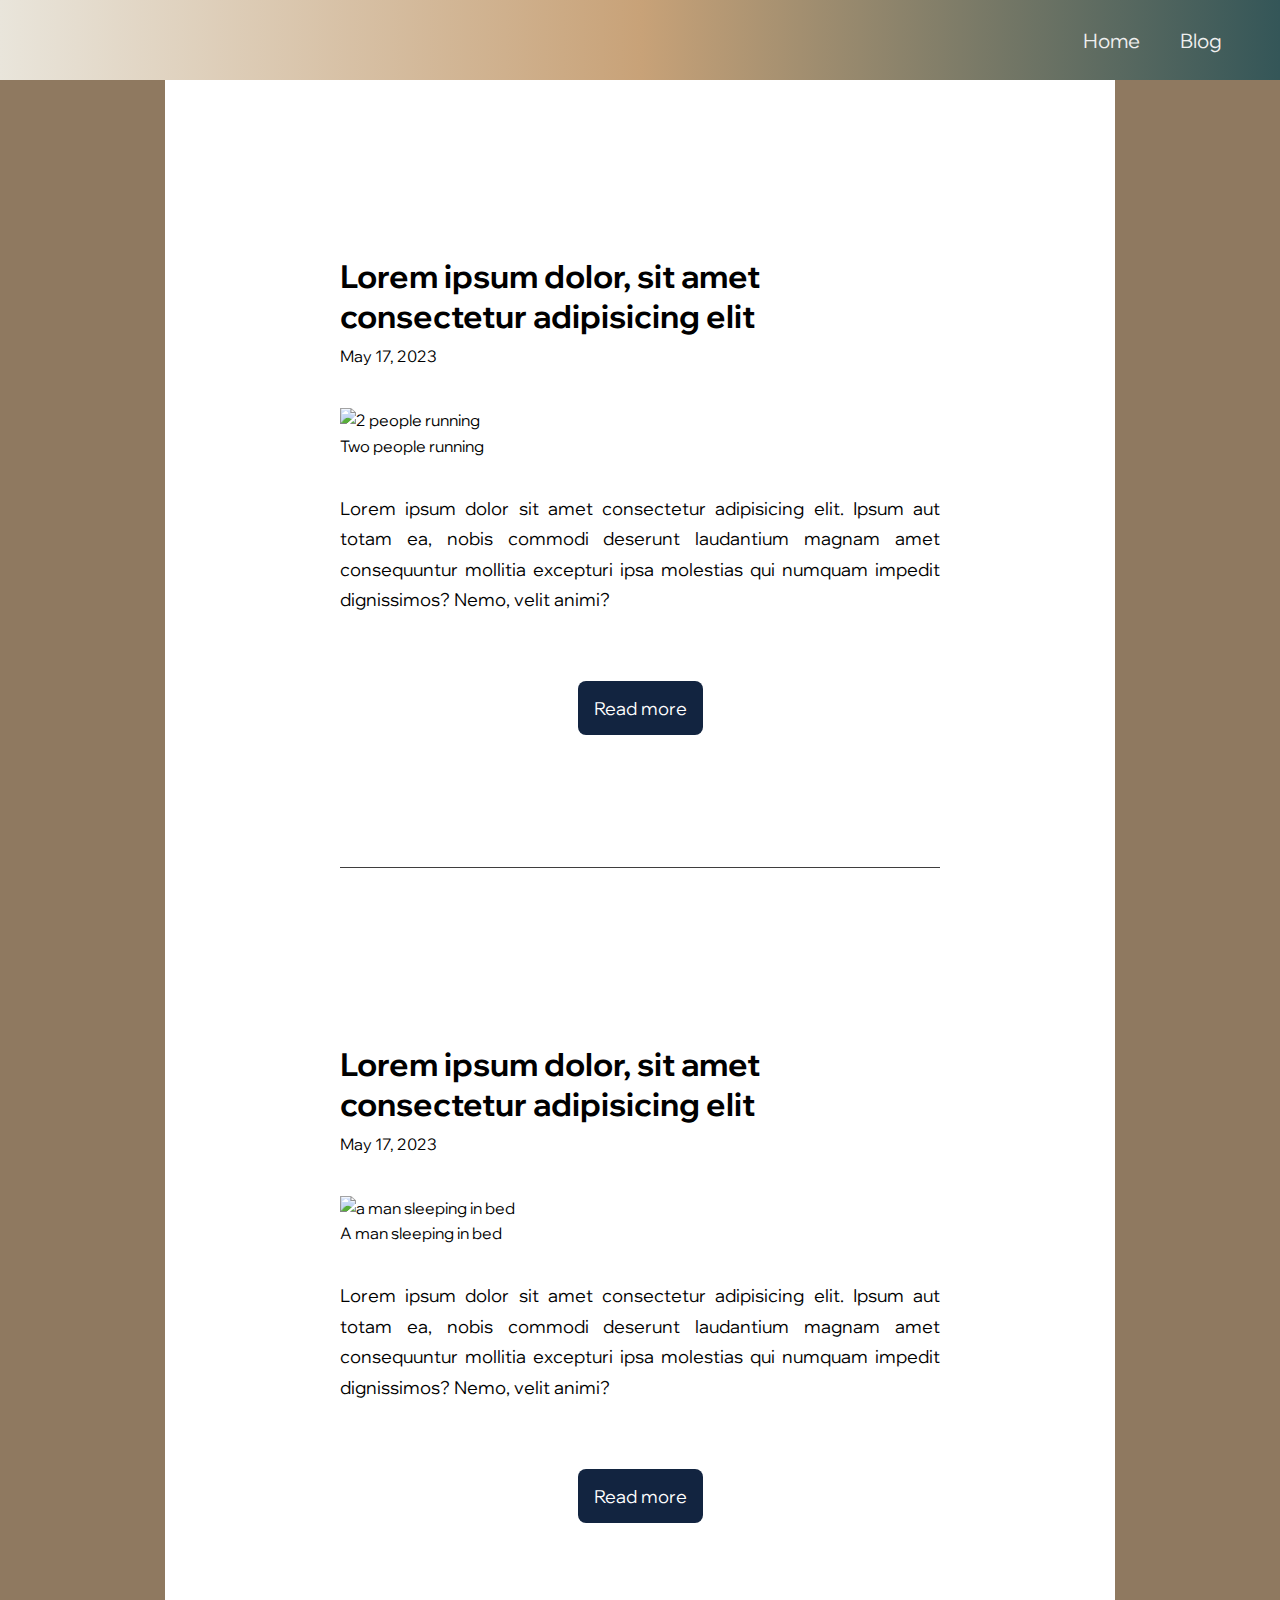
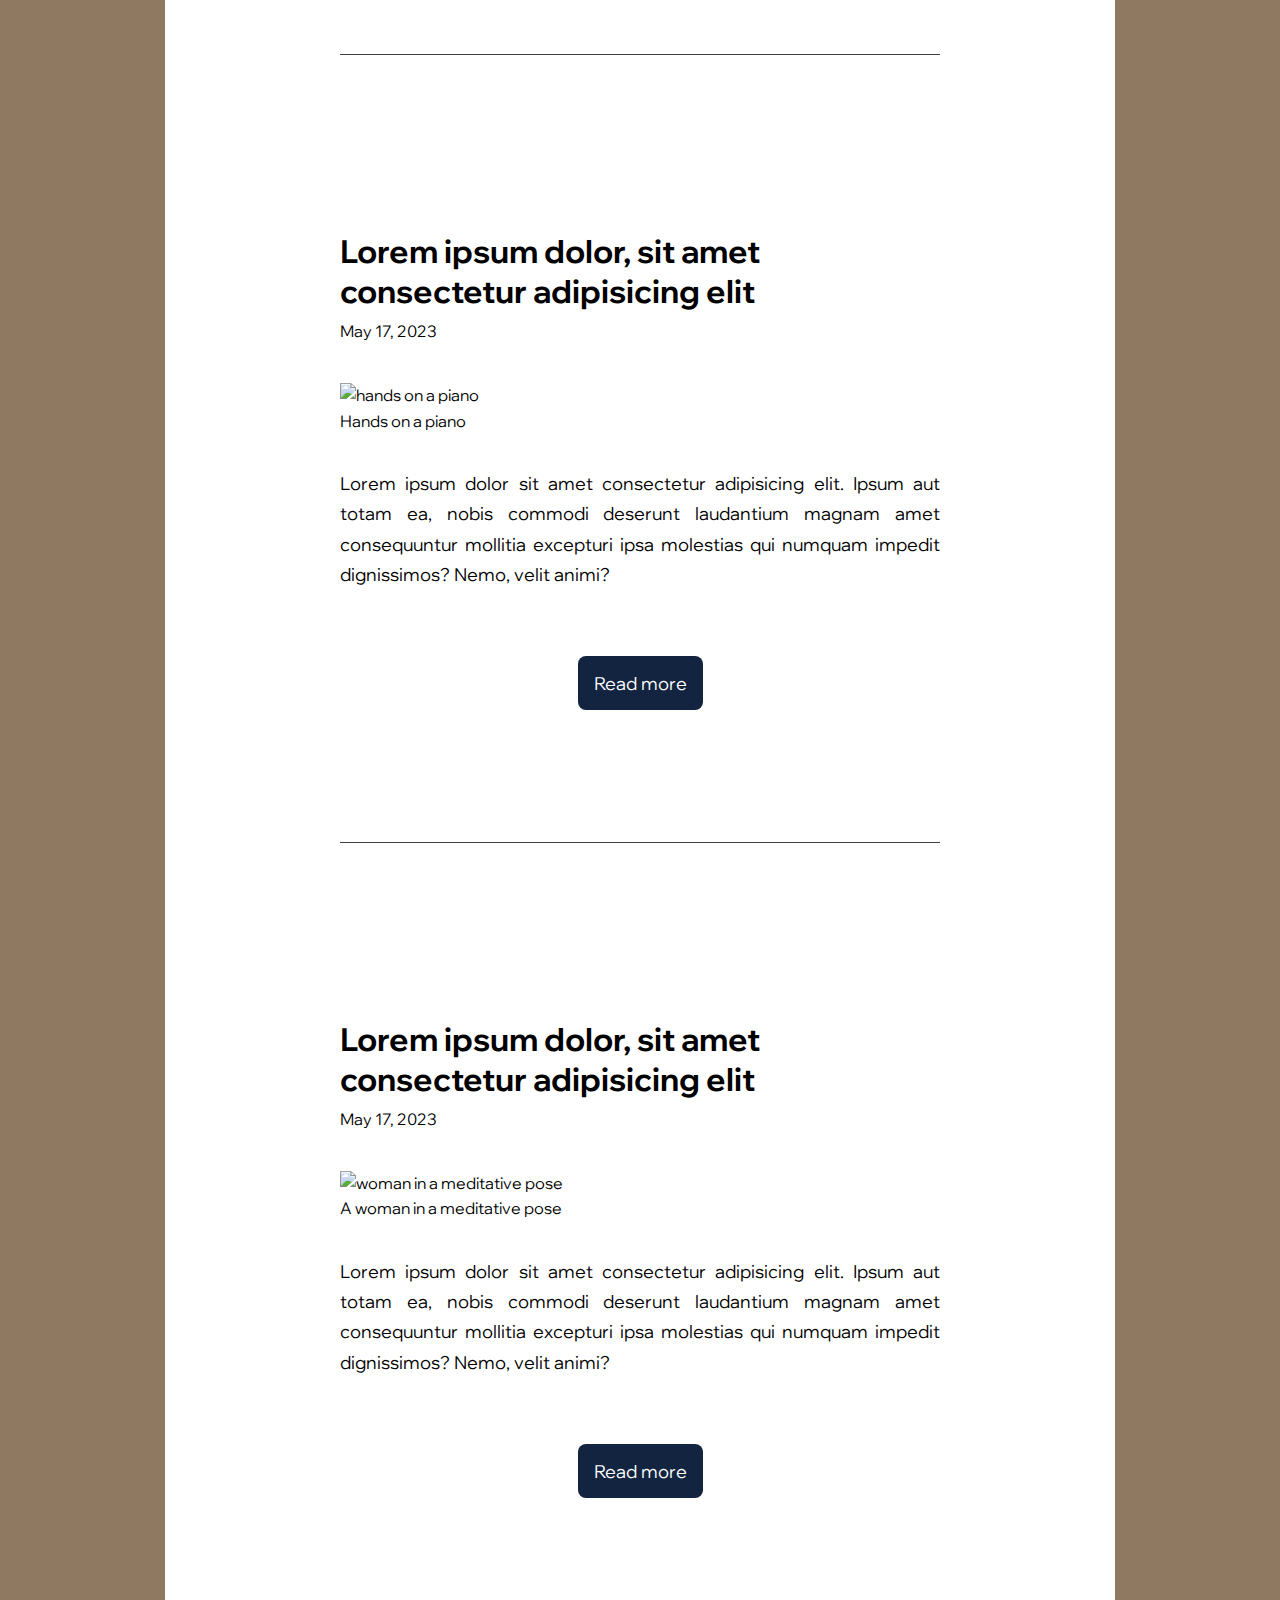
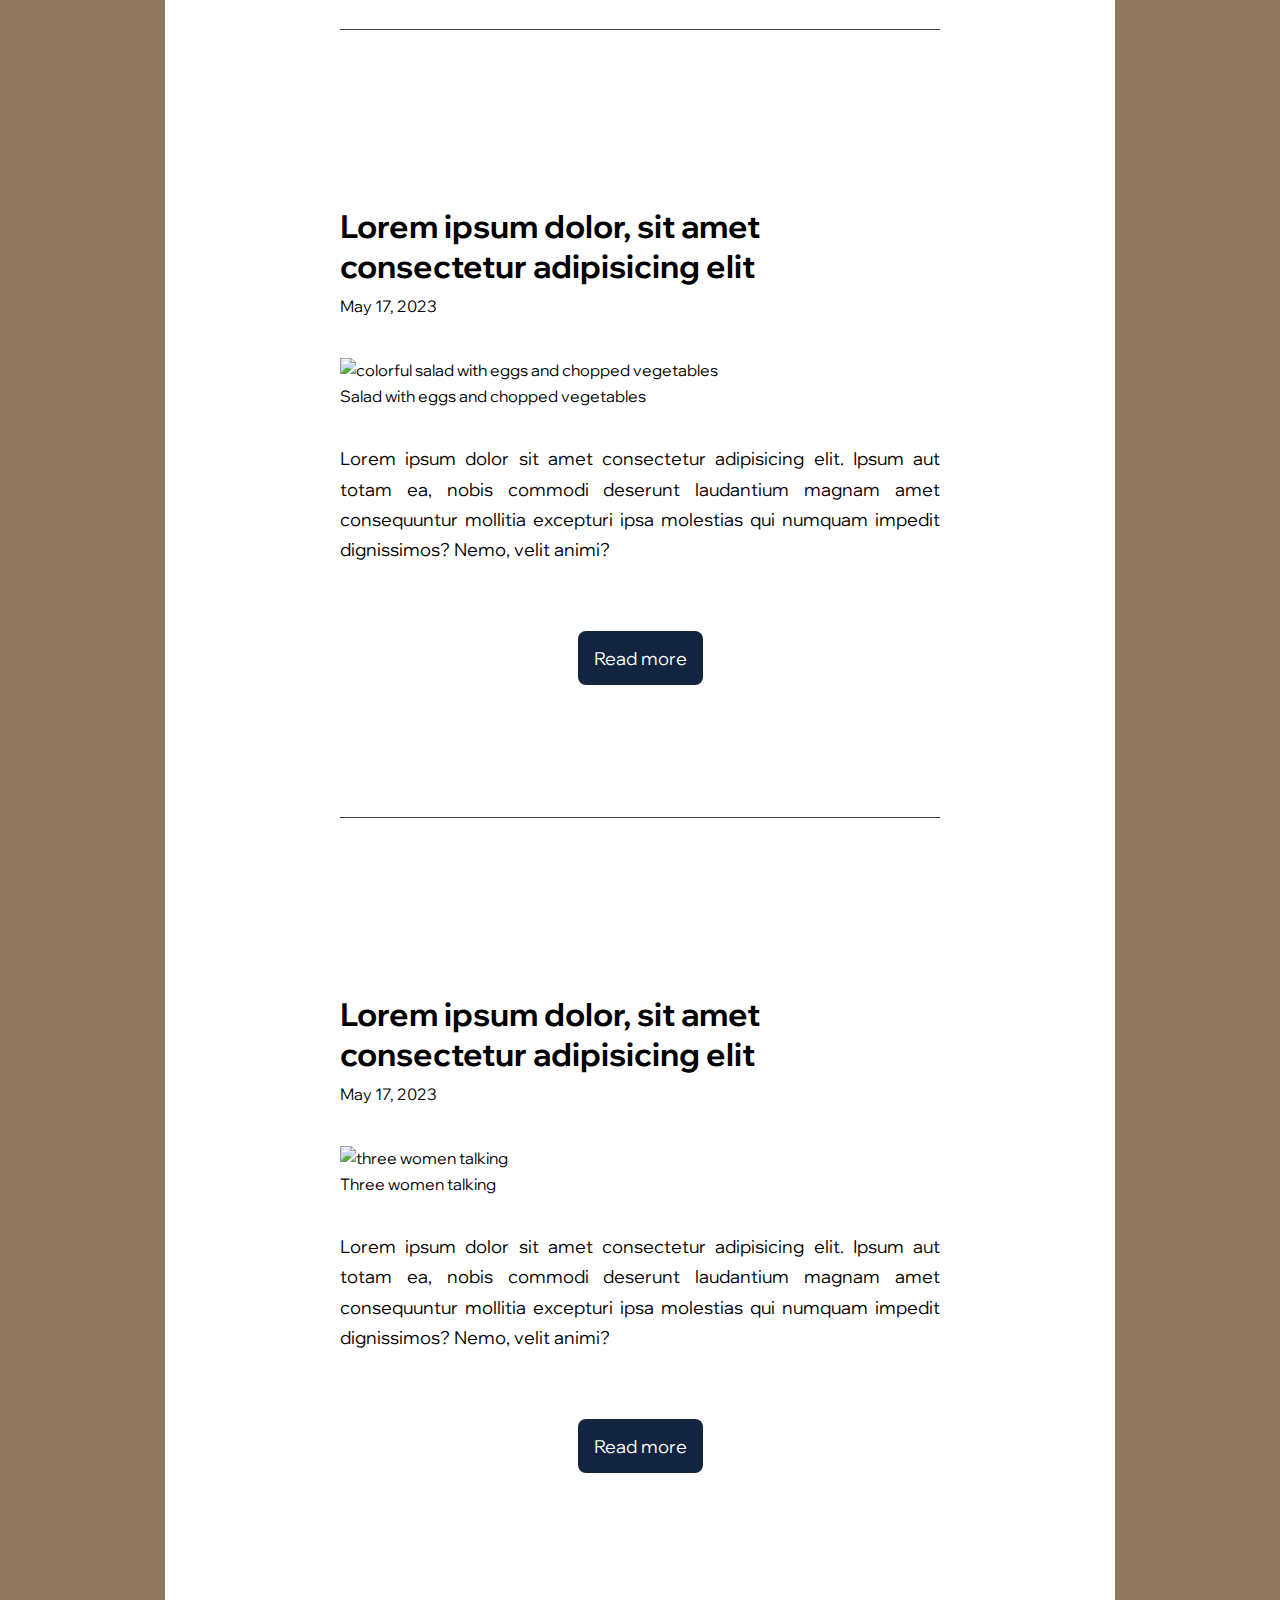
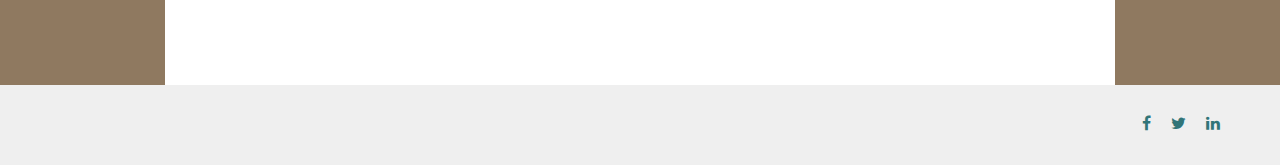
==== index.html @ 061adac1 "docs: Add starter files" ====
<!DOCTYPE HTML>

<html lang="en">

<head>
  <title>Blogpost</title>
  <meta charset="utf-8">
  <meta name="viewport" content="width=device-width, initial-scale=1.0">
  <link rel="stylesheet" href="css/main.css">
</head>

<body>
  <div class="home-layout">
    <nav>
      <ul class="nav-links">
        <li><a href="index.html">Home</a></li>
        <li><a href="blog-post.html">Blog</a></li>
      </ul>
    </nav>
    <main class="home-main">
      <div class="home-card-container">
        <div class="blog-card">
          <header>
            <h1>Lorem ipsum dolor, sit amet consectetur adipisicing elit</h1>
            <span class="home-date">May 17, 2023</span>
          </header>
          <div class="card-img">          
              <figure>
                <img src="images/blog-post/exercise.jpg" alt="2 people running">
                <figcaption>Two people running</figcaption>
              </figure>
          </div>
          <div class="card-text">
            <p>
              Lorem ipsum dolor sit amet consectetur adipisicing elit. Ipsum aut totam ea, nobis commodi deserunt
              laudantium magnam amet consequuntur mollitia excepturi ipsa molestias qui numquam impedit dignissimos?
              Nemo, velit animi?
            </p>
          </div>
          <div class="read-more">
            <a href="" class="read-more-btn">Read more</a>
          </div>
        </div>
        <div class="blog-card">
          <header>
            <h1>Lorem ipsum dolor, sit amet consectetur adipisicing elit</h1>
            <span class="home-date">May 17, 2023</span>
          </header>
          <div class="card-img">            
              <figure>
                <img src="images/blog-post/rest.jpg" alt="a man sleeping in bed">
                <figcaption>A man sleeping in bed</figcaption>
              </figure>
          </div>
          <div class="card-text">
            <p>
              Lorem ipsum dolor sit amet consectetur adipisicing elit. Ipsum aut totam ea, nobis commodi deserunt
              laudantium magnam amet consequuntur mollitia excepturi ipsa molestias qui numquam impedit dignissimos?
              Nemo, velit animi?
            </p>
          </div>
          <div class="read-more">
            <a href="" class="read-more-btn">Read more</a>
          </div>
        </div>
        <div class="blog-card">
          <header>
            <h1>Lorem ipsum dolor, sit amet consectetur adipisicing elit</h1>
            <span class="home-date">May 17, 2023</span>
          </header>
          <div class="card-img">          
              <figure>
                <img src="images/blog-post/piano.jpg" alt="hands on a piano">
                <figcaption>Hands on a piano</figcaption>
              </figure>
          </div>
          <div class="card-text">
            <p>
              Lorem ipsum dolor sit amet consectetur adipisicing elit. Ipsum aut totam ea, nobis commodi deserunt
              laudantium magnam amet consequuntur mollitia excepturi ipsa molestias qui numquam impedit dignissimos?
              Nemo, velit animi?
            </p>
          </div>
          <div class="read-more">
            <a href="" class="read-more-btn">Read more</a>
          </div>
        </div>
        <div class="blog-card">
          <header>
            <h1>Lorem ipsum dolor, sit amet consectetur adipisicing elit</h1>
            <span class="home-date">May 17, 2023</span>
          </header>
          <div class="card-img">  
              <figure>
                <img src="images/blog-post/meditation.jpg" alt="woman in a meditative pose">
                <figcaption>A woman in a meditative pose</figcaption>
              </figure>
          </div>
          <div class="card-text">
            <p>
              Lorem ipsum dolor sit amet consectetur adipisicing elit. Ipsum aut totam ea, nobis commodi deserunt
              laudantium magnam amet consequuntur mollitia excepturi ipsa molestias qui numquam impedit dignissimos?
              Nemo, velit animi?
            </p>
          </div>
          <div class="read-more">
            <a href="" class="read-more-btn">Read more</a>
          </div>
        </div>
        <div class="blog-card">
          <header>
            <h1>Lorem ipsum dolor, sit amet consectetur adipisicing elit</h1>
            <span class="home-date">May 17, 2023</span>
          </header>
          <div class="card-img">
           <figure>
                <img src="images/blog-post/salad.jpg" alt="colorful salad with eggs and chopped vegetables">
                <figcaption>Salad with eggs and chopped vegetables</figcaption>
              </figure>
          </div>         
          <div class="card-text">
            <p>
              Lorem ipsum dolor sit amet consectetur adipisicing elit. Ipsum aut totam ea, nobis commodi deserunt
              laudantium magnam amet consequuntur mollitia excepturi ipsa molestias qui numquam impedit dignissimos?
              Nemo, velit animi?
            </p>
          </div>
          <div class="read-more">
            <a href="" class="read-more-btn">Read more</a>
          </div>
        </div>
        <div class="blog-card">
          <header>
            <h1>Lorem ipsum dolor, sit amet consectetur adipisicing elit</h1>
            <span class="home-date">May 17, 2023</span>
          </header>
          <div class="card-img">     
              <figure>
                <img src="images/blog-post/social.jpg" alt="three women talking">
                <figcaption>Three women talking</figcaption>
              </figure>           
          </div>     
          <div class="card-text">
            <p>
              Lorem ipsum dolor sit amet consectetur adipisicing elit. Ipsum aut totam ea, nobis commodi deserunt
              laudantium magnam amet consequuntur mollitia excepturi ipsa molestias qui numquam impedit dignissimos?
              Nemo, velit animi?
            </p>
          </div>
          <div class="read-more">
            <a href="" class="read-more-btn">Read more</a>
          </div>
        </div>
      </div>
    </main>
    <footer class="home-footer">
      <ul class="home-footer-socials">
        <li><a href="#"><i class="fa fa-facebook"></i></a></li>
        <li><a href="#"><i class="fa fa-twitter"></i></a></li>
        <li><a href="#"><i class="fa fa-linkedin"></i></a></li>
      </ul>
    </footer>
  </div>
</body>
</html>
---- css/main.css ----
@import "common.css";
@import "nav.css";
@import "home-main.css";
@import "home-aside.css";
@import "home-footer.css";
@import "home-responsive.css";
@import "post-main.css";
@import "post-aside.css";
@import "post-footer.css";
@import "post-responsive.css";
@import url(https://cdnjs.cloudflare.com/ajax/libs/font-awesome/4.7.0/css/font-awesome.min.css);
@import url(https://fonts.googleapis.com/css2?family=Noto+Sans&family=Work+Sans&display=swap);
@import url(https://fonts.googleapis.com/css2?family=Wix+Madefor+Display&display=swap);
@import url(https://fonts.googleapis.com/css2?family=Dancing+Script&display=swap);
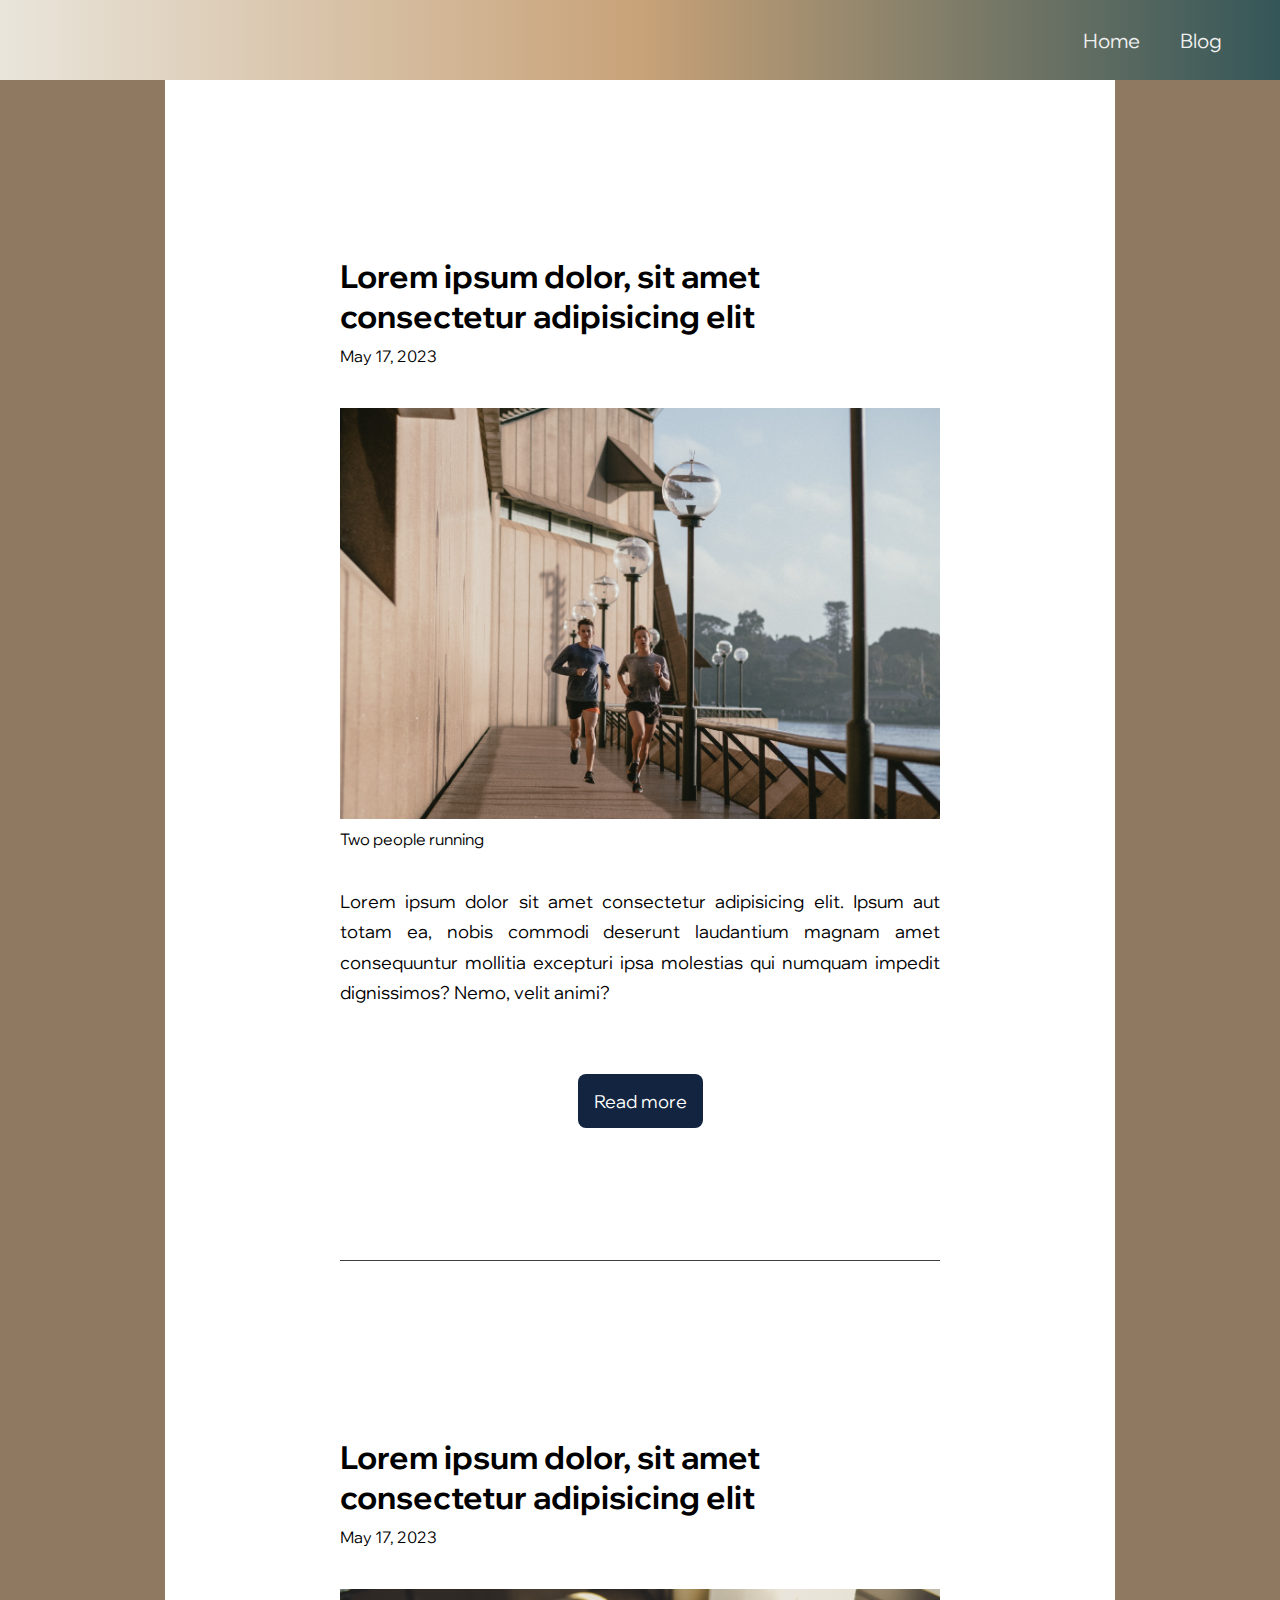
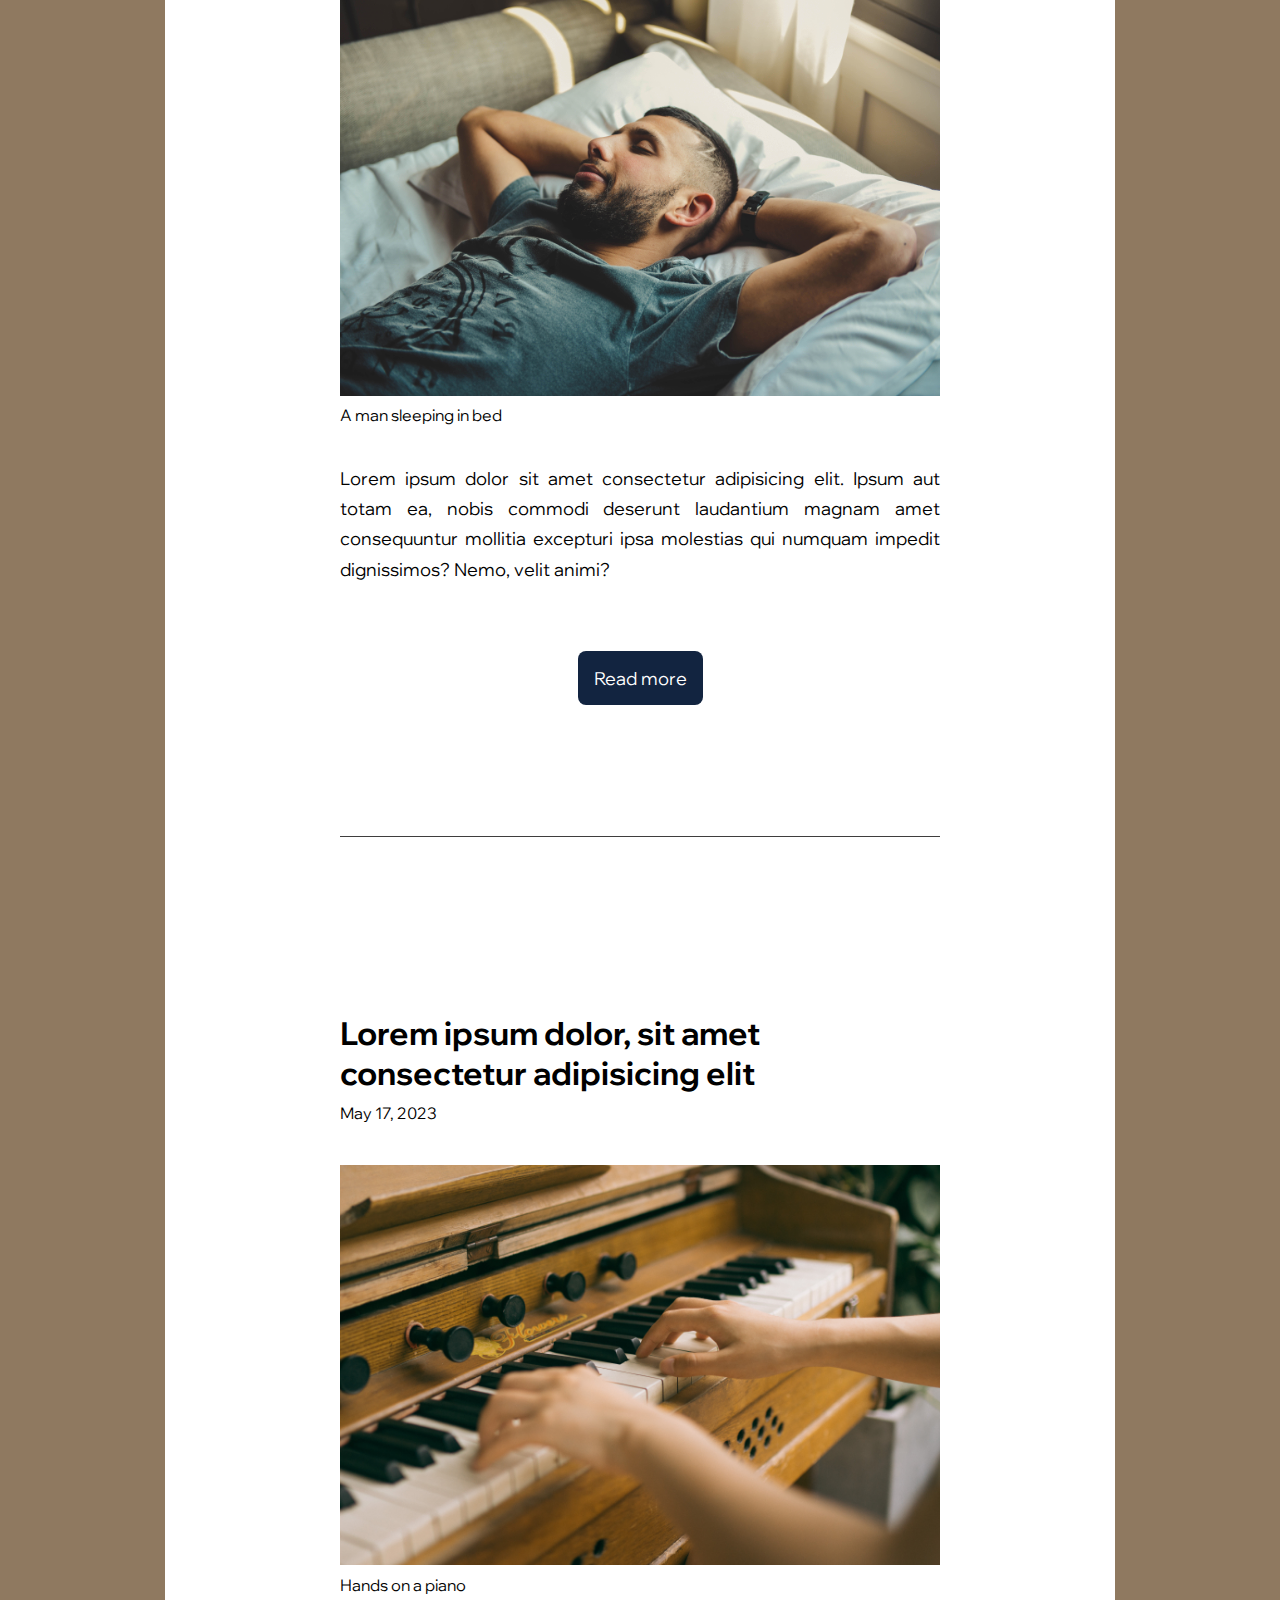
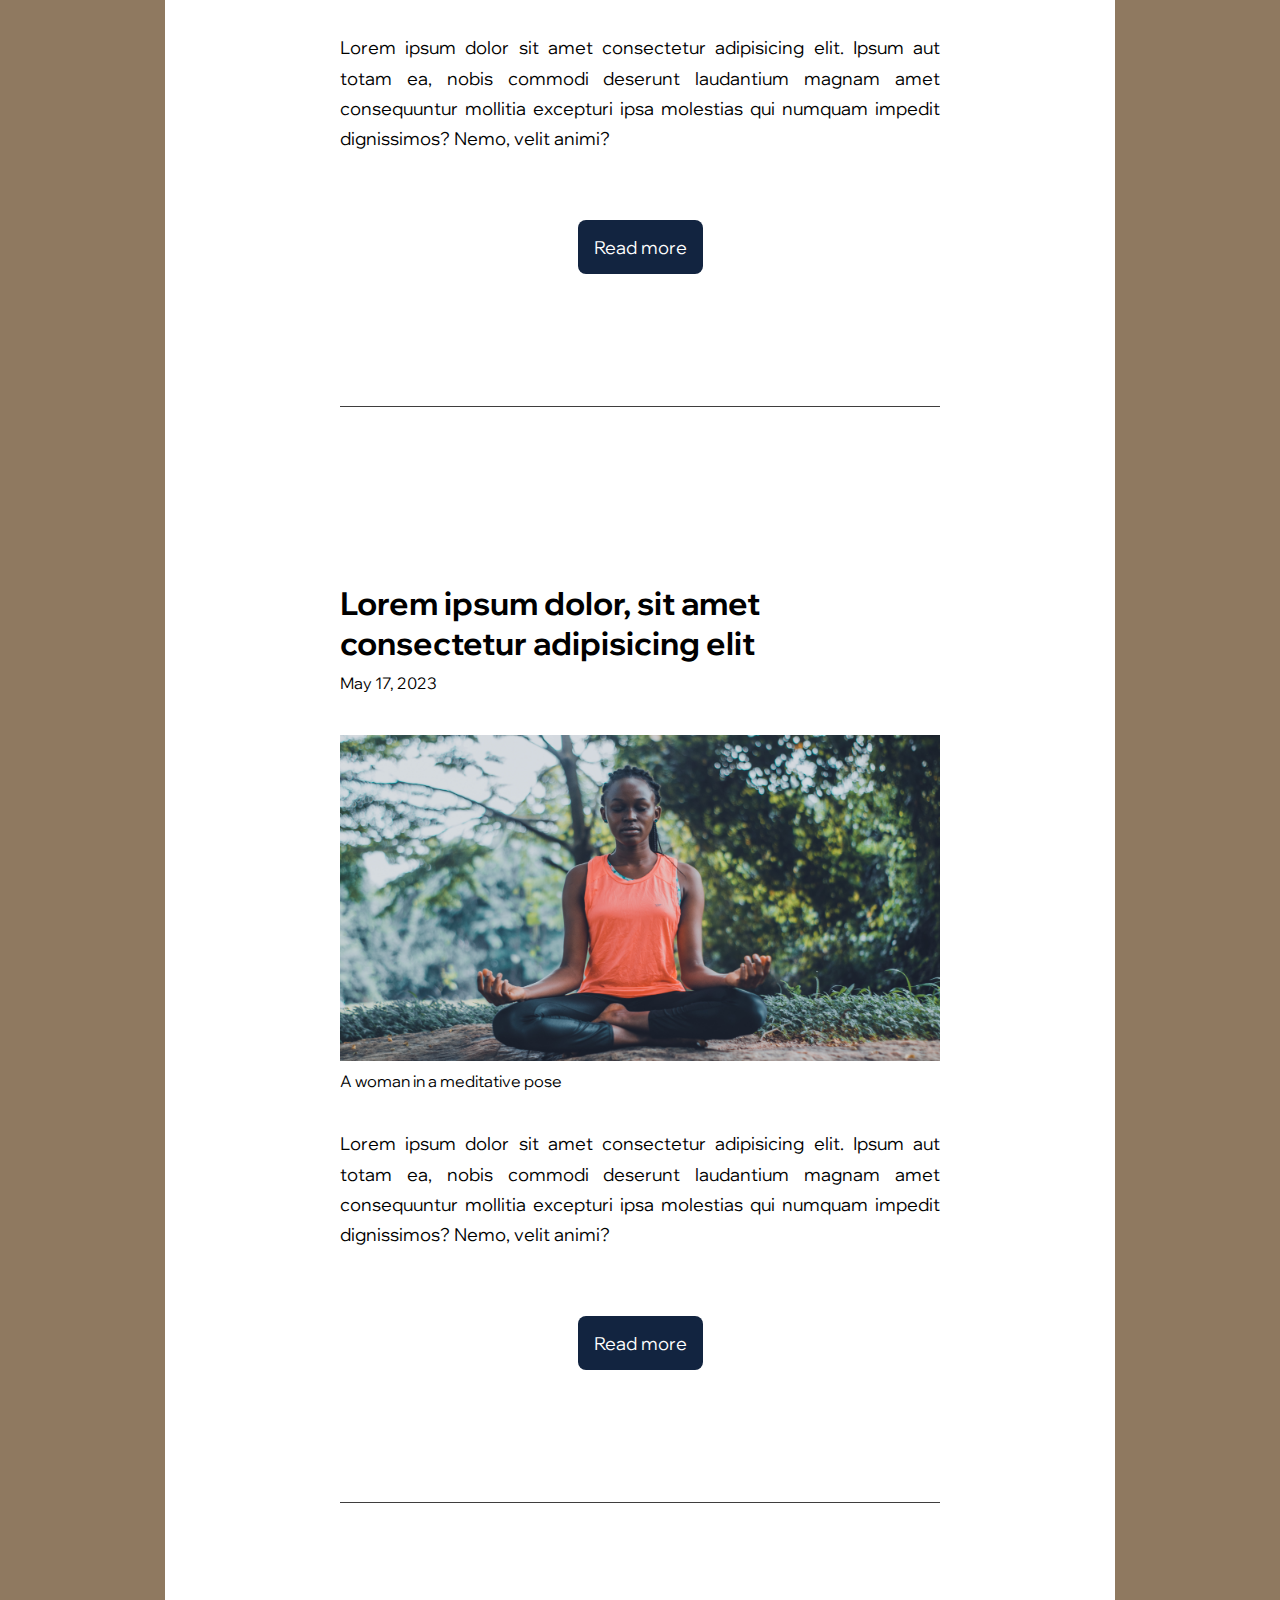
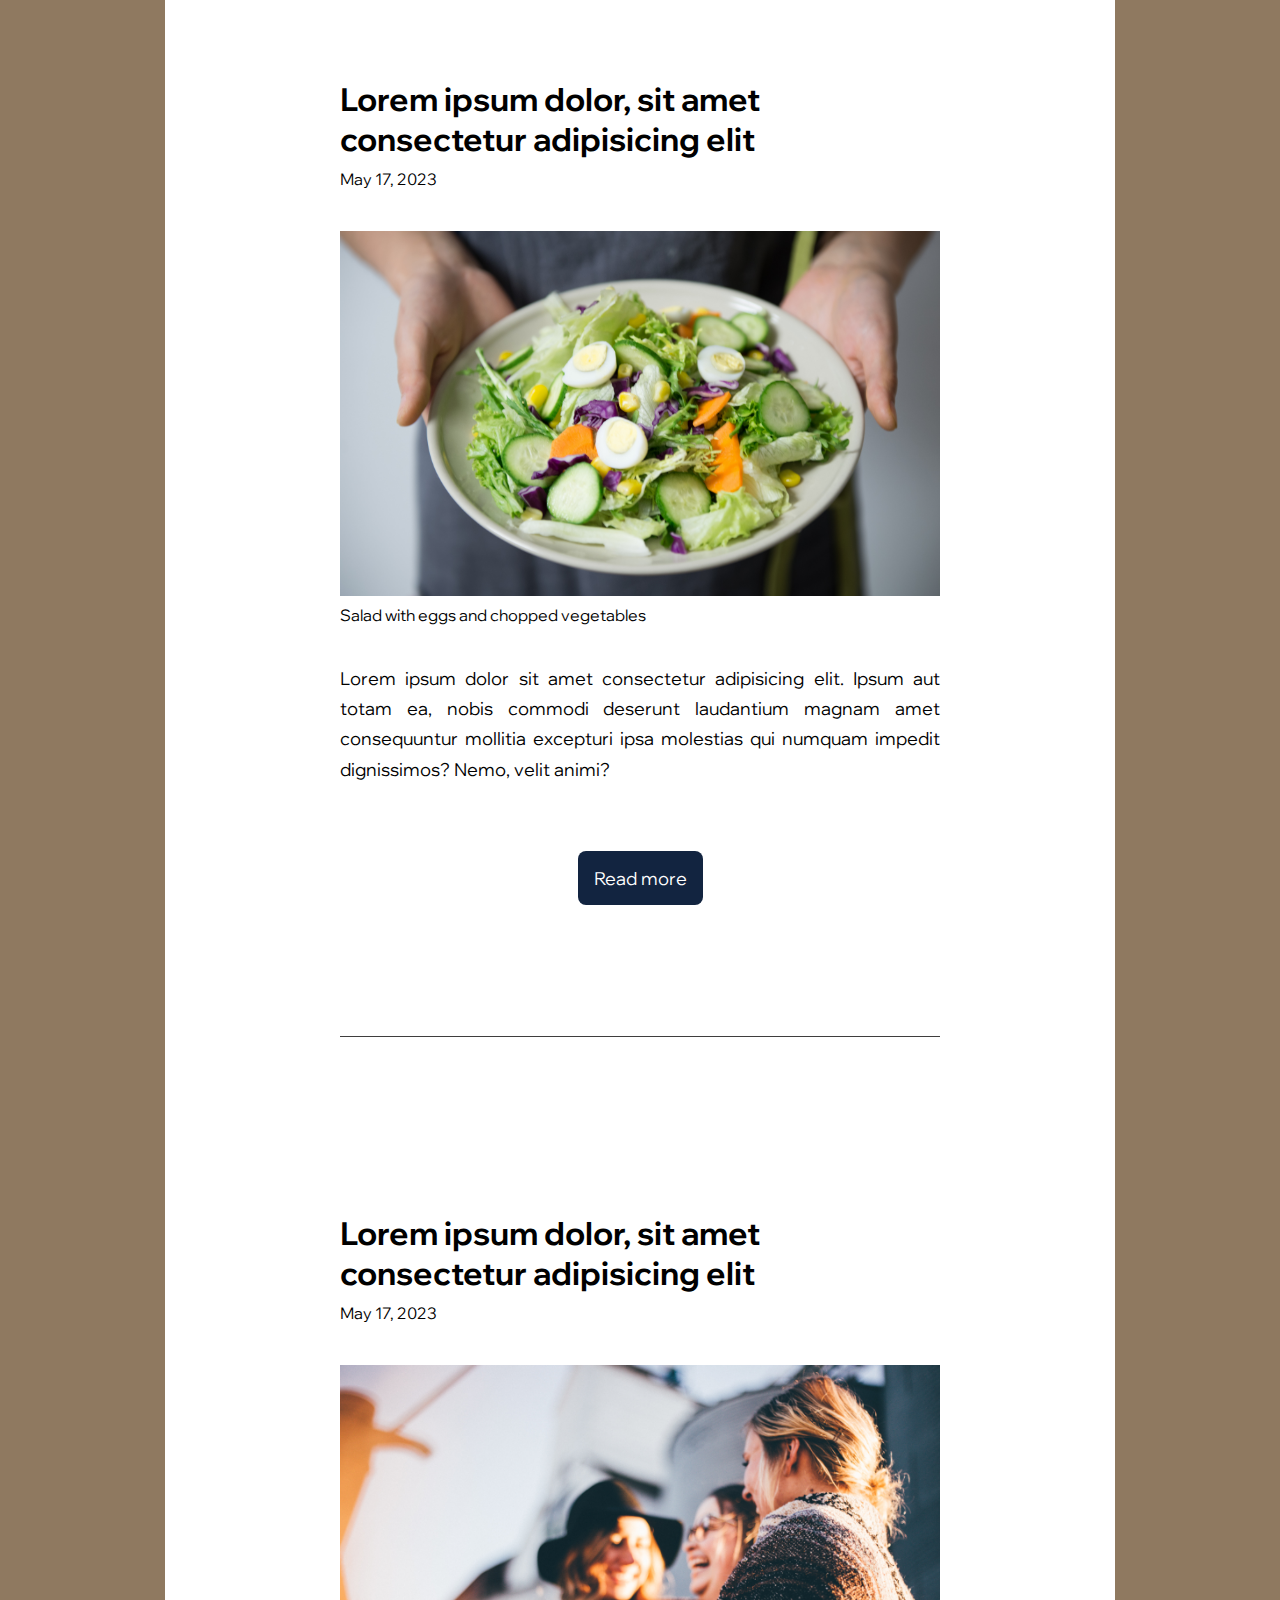
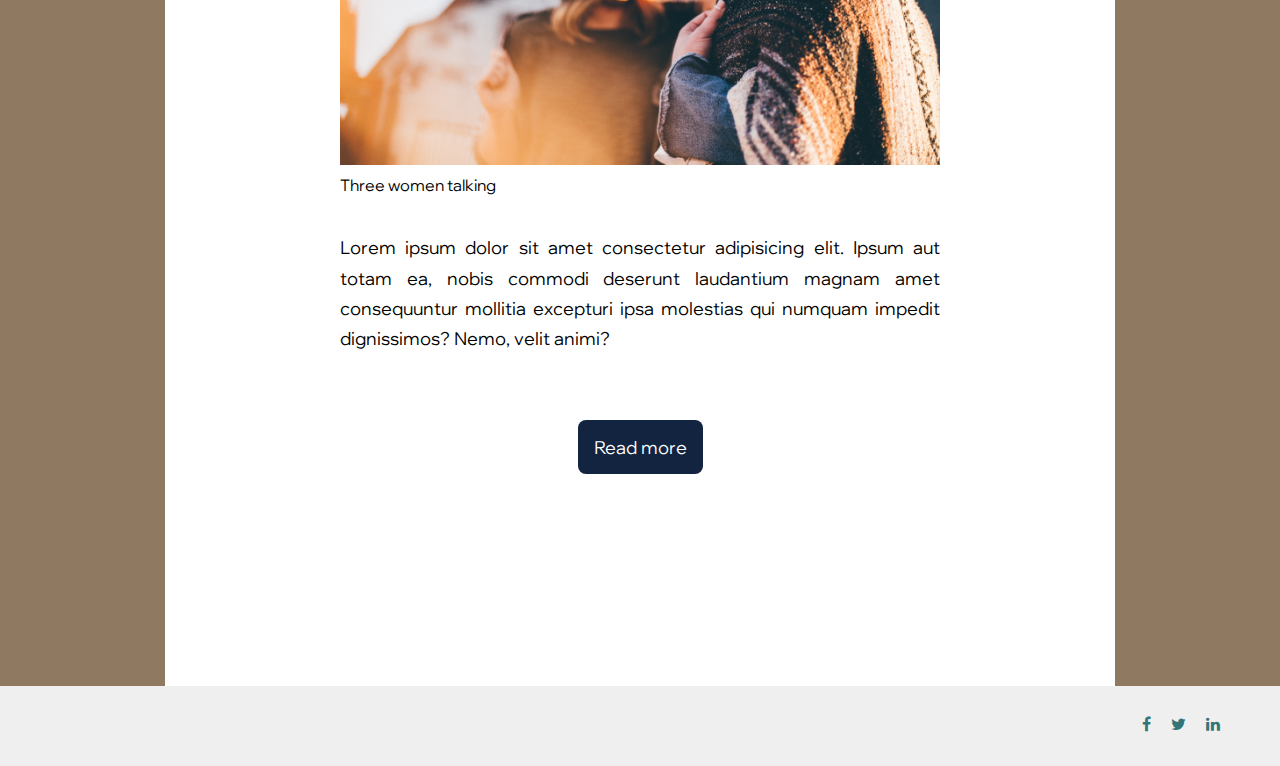
==== commit ce3daa2a: "docs: Add images" ====
--- a/index.html
+++ b/index.html
@@ -26,7 +26,7 @@
           </header>
           <div class="card-img">          
               <figure>
-                <img src="images/blog-post/exercise.jpg" alt="2 people running">
+                <img src="images/home/exercise.jpg" alt="2 people running">
                 <figcaption>Two people running</figcaption>
               </figure>
           </div>
@@ -48,7 +48,7 @@
           </header>
           <div class="card-img">            
               <figure>
-                <img src="images/blog-post/rest.jpg" alt="a man sleeping in bed">
+                <img src="images/home/rest.jpg" alt="a man sleeping in bed">
                 <figcaption>A man sleeping in bed</figcaption>
               </figure>
           </div>
@@ -70,7 +70,7 @@
           </header>
           <div class="card-img">          
               <figure>
-                <img src="images/blog-post/piano.jpg" alt="hands on a piano">
+                <img src="images/home/piano.jpg" alt="hands on a piano">
                 <figcaption>Hands on a piano</figcaption>
               </figure>
           </div>
@@ -92,7 +92,7 @@
           </header>
           <div class="card-img">  
               <figure>
-                <img src="images/blog-post/meditation.jpg" alt="woman in a meditative pose">
+                <img src="images/home/meditation.jpg" alt="woman in a meditative pose">
                 <figcaption>A woman in a meditative pose</figcaption>
               </figure>
           </div>
@@ -114,7 +114,7 @@
           </header>
           <div class="card-img">
            <figure>
-                <img src="images/blog-post/salad.jpg" alt="colorful salad with eggs and chopped vegetables">
+                <img src="images/home/salad.jpg" alt="colorful salad with eggs and chopped vegetables">
                 <figcaption>Salad with eggs and chopped vegetables</figcaption>
               </figure>
           </div>         
@@ -136,7 +136,7 @@
           </header>
           <div class="card-img">     
               <figure>
-                <img src="images/blog-post/social.jpg" alt="three women talking">
+                <img src="images/home/social.jpg" alt="three women talking">
                 <figcaption>Three women talking</figcaption>
               </figure>           
           </div>     
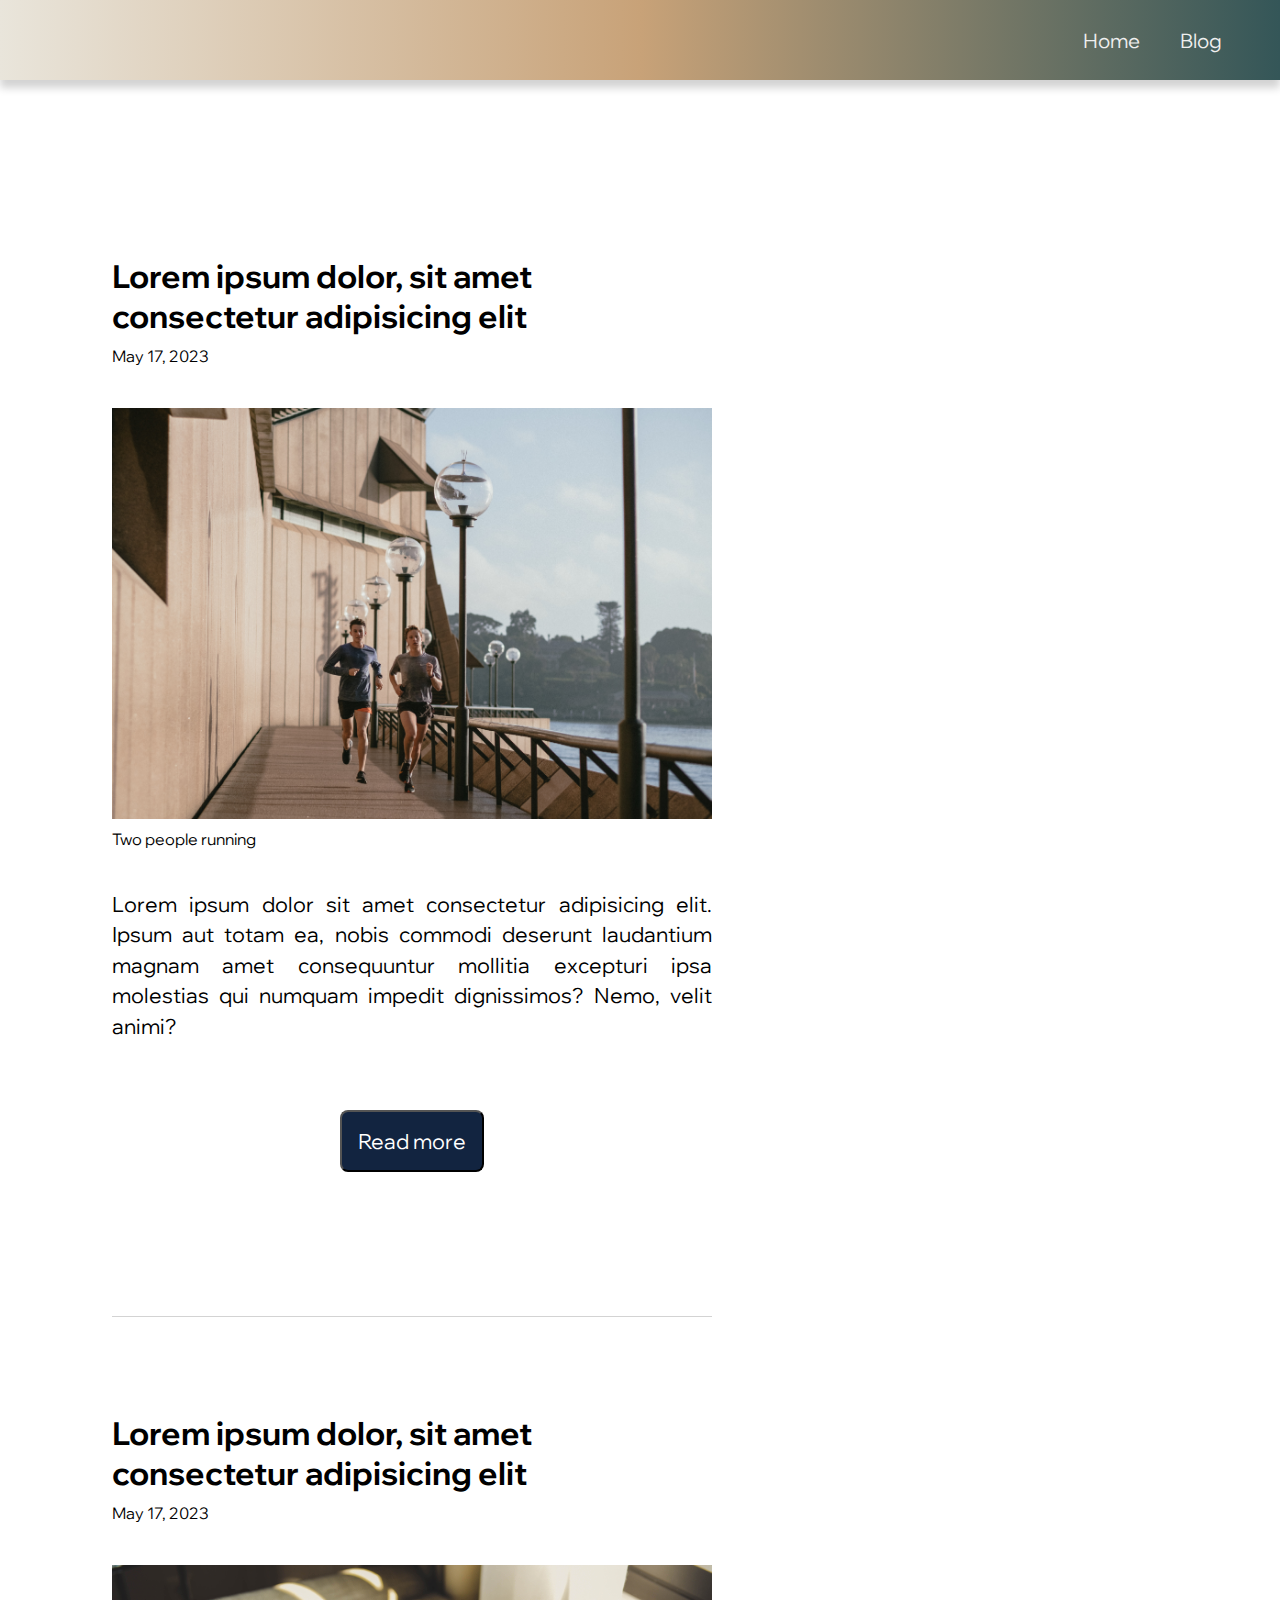
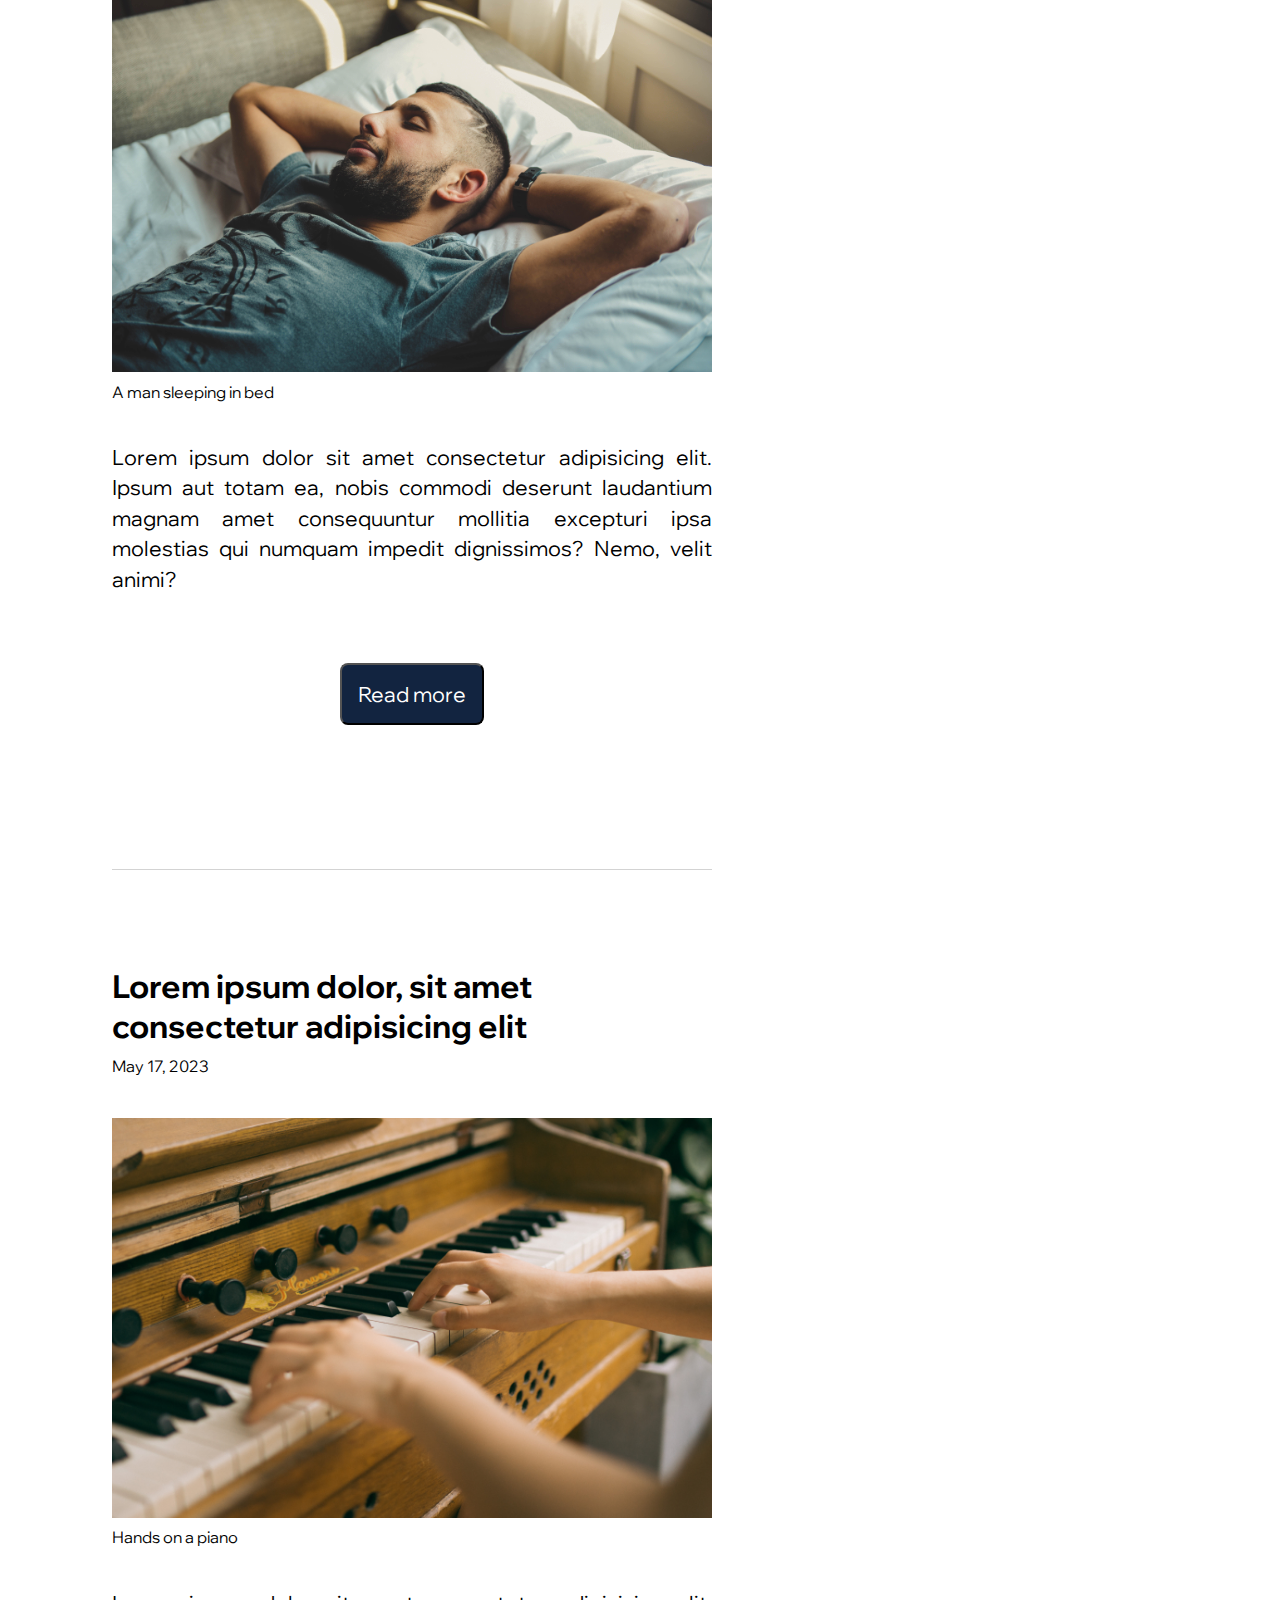
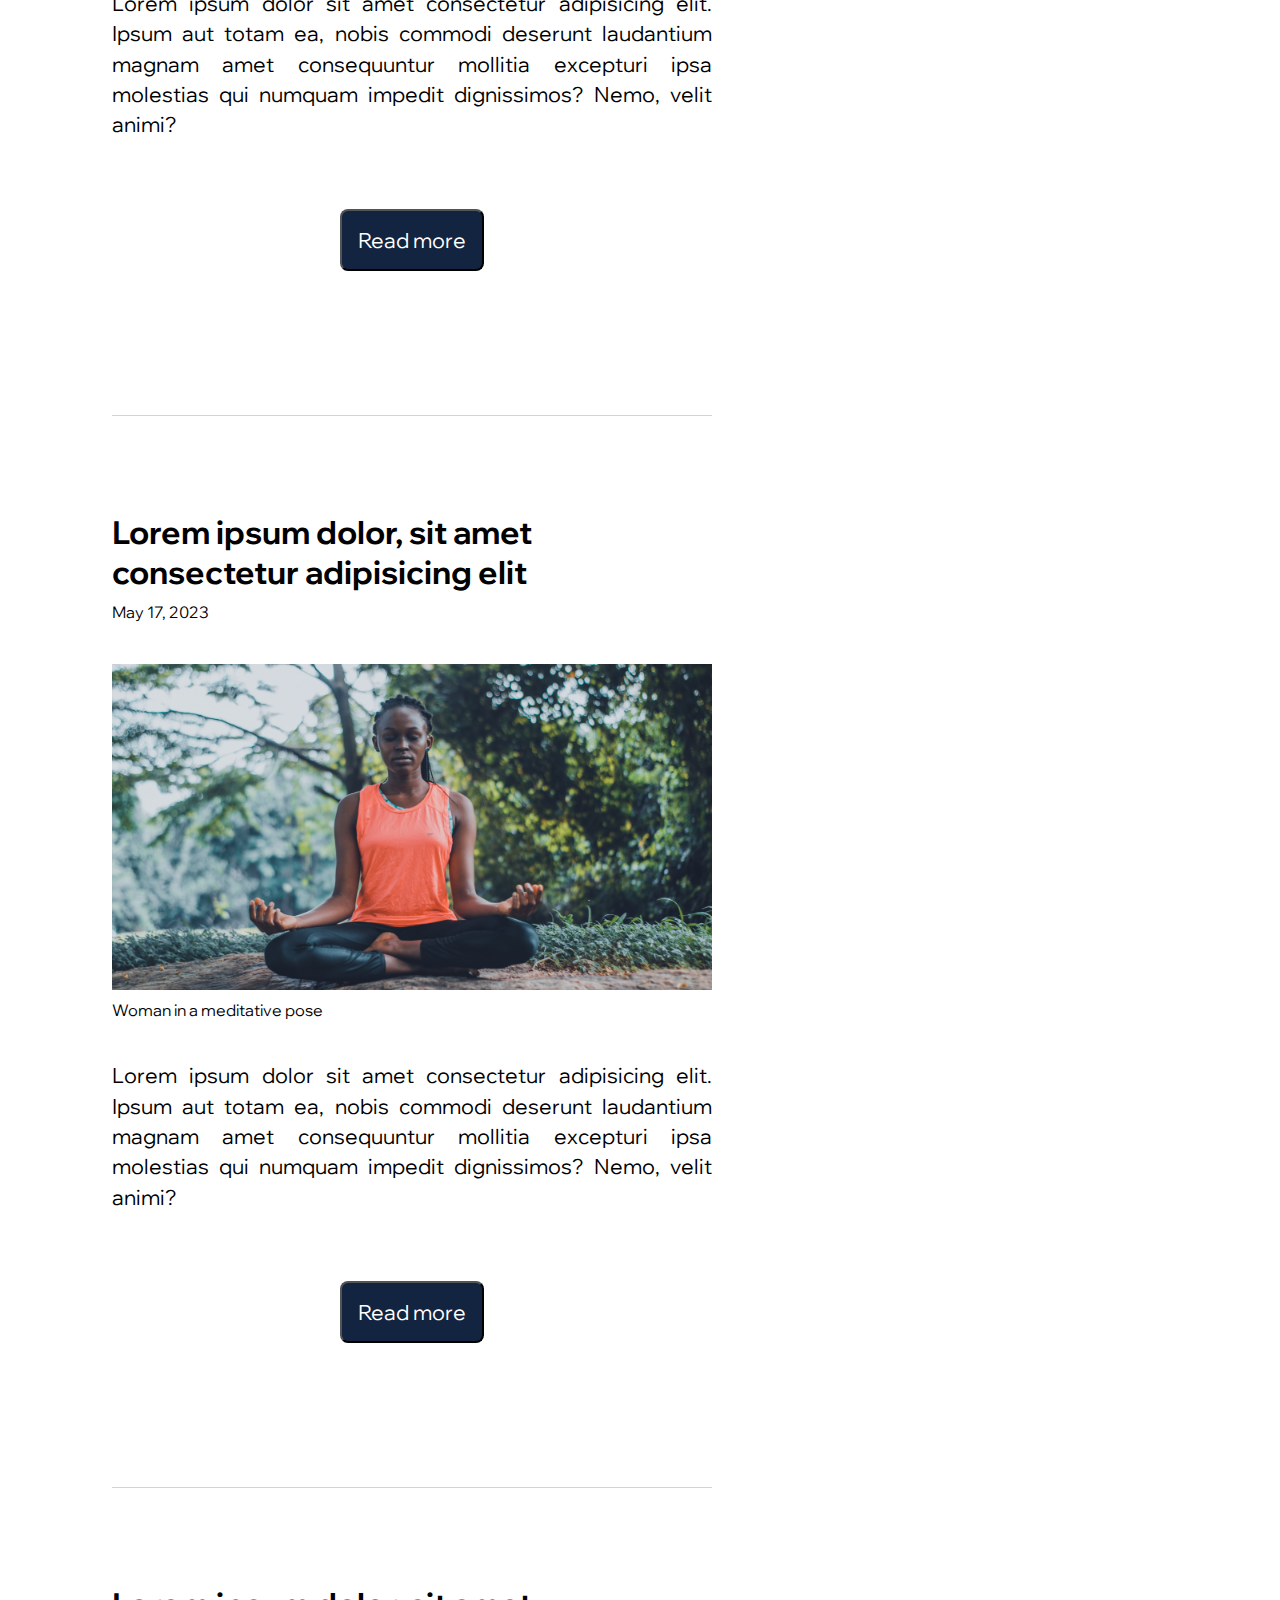
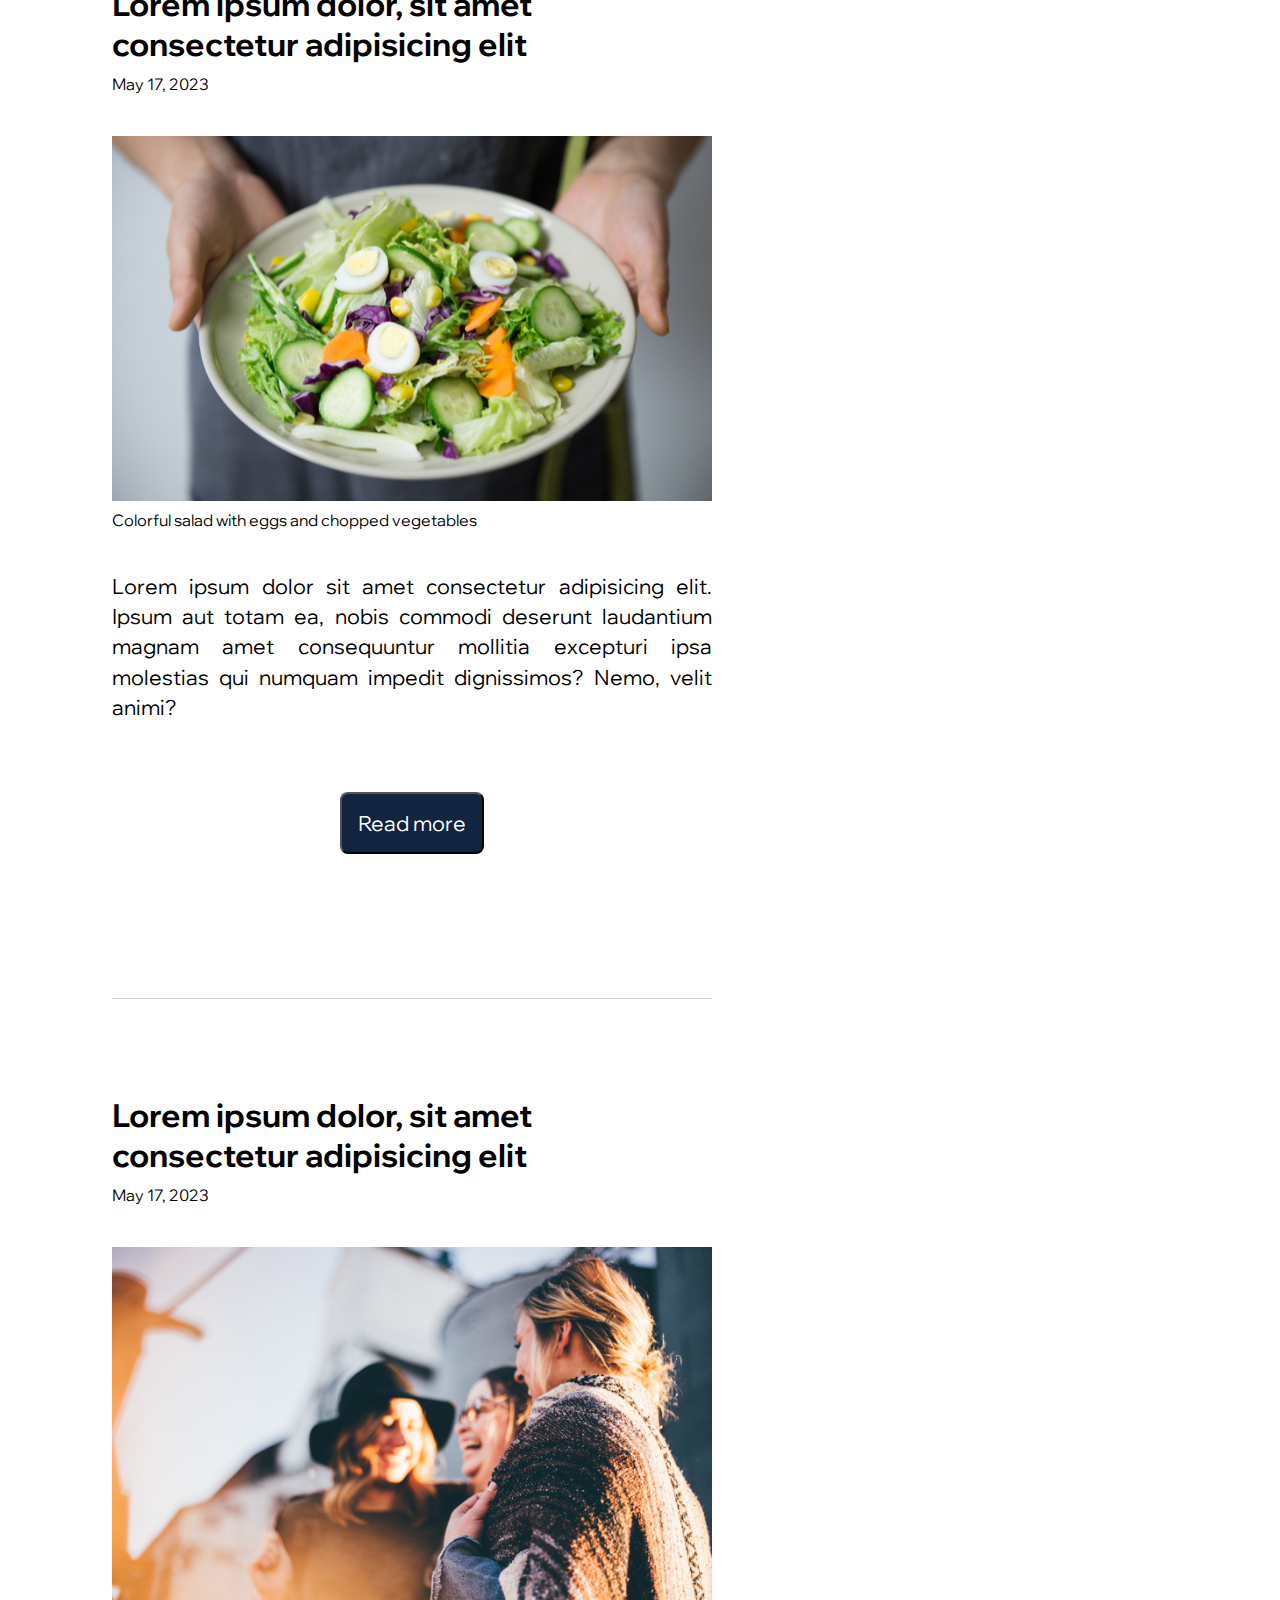
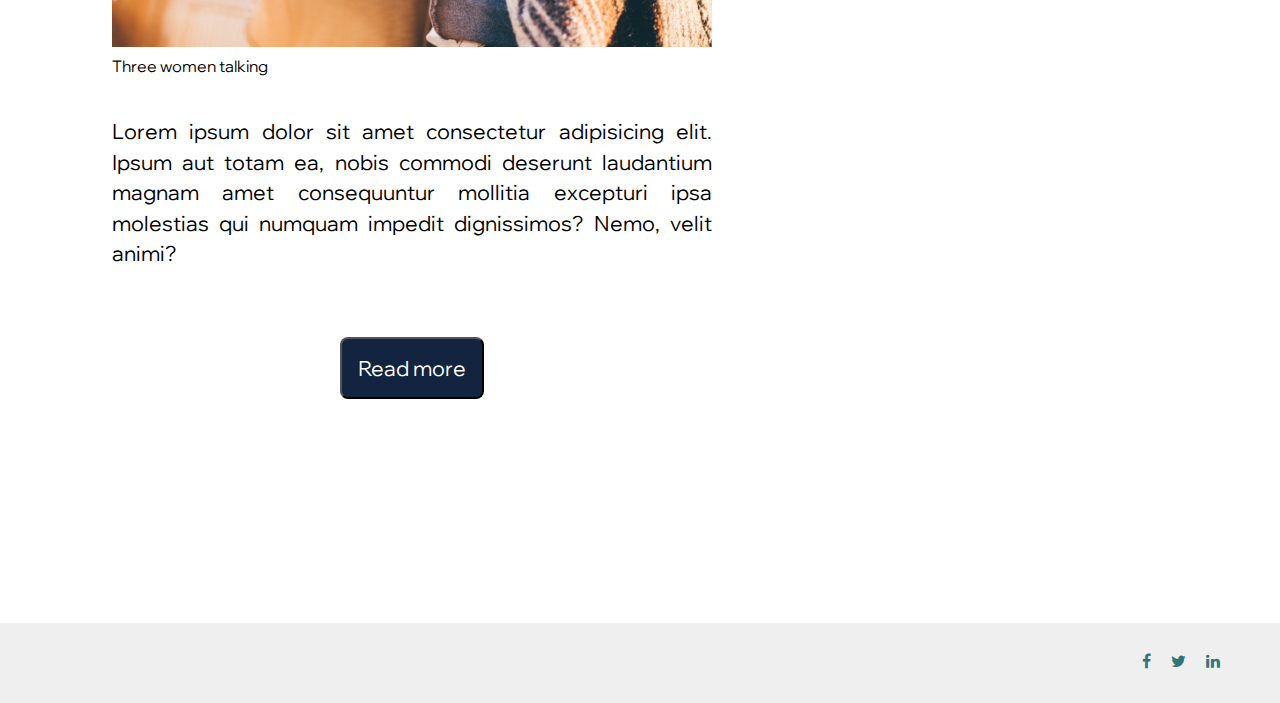
==== commit 951924b0: "docs: Reformat home structure and style" ====
--- a/index.html
+++ b/index.html
@@ -18,148 +18,134 @@
       </ul>
     </nav>
     <main class="home-main">
-      <div class="home-card-container">
-        <div class="blog-card">
-          <header>
-            <h1>Lorem ipsum dolor, sit amet consectetur adipisicing elit</h1>
-            <span class="home-date">May 17, 2023</span>
+      <div class="post-card-container">
+        <div class="post-card">
+          <header class="post-card-header">
+            <h1 class="post-card-header__h1">Lorem ipsum dolor, sit amet consectetur adipisicing elit</h1>
+            <span class="post-card-header__date">May 17, 2023</span>
+            <figure class="post-card-header__figure">
+              <img class="post-card-header__figure-img" src="images/home/exercise.jpg" alt="2 people running">
+              <figcaption class="post-card-header__figure-caption">Two people running</figcaption>
+            </figure>
           </header>
-          <div class="card-img">          
-              <figure>
-                <img src="images/home/exercise.jpg" alt="2 people running">
-                <figcaption>Two people running</figcaption>
-              </figure>
-          </div>
-          <div class="card-text">
-            <p>
-              Lorem ipsum dolor sit amet consectetur adipisicing elit. Ipsum aut totam ea, nobis commodi deserunt
-              laudantium magnam amet consequuntur mollitia excepturi ipsa molestias qui numquam impedit dignissimos?
-              Nemo, velit animi?
-            </p>
-          </div>
-          <div class="read-more">
-            <a href="" class="read-more-btn">Read more</a>
+          <p class="post-card__text">
+            Lorem ipsum dolor sit amet consectetur adipisicing elit. Ipsum aut totam ea, nobis commodi deserunt
+            laudantium magnam amet consequuntur mollitia excepturi ipsa molestias qui numquam impedit dignissimos?
+            Nemo, velit animi?
+          </p>
+          <div class="post-read-more">
+            <button class="post-read-more__btn" type="button">Read more</button>
           </div>
         </div>
-        <div class="blog-card">
-          <header>
-            <h1>Lorem ipsum dolor, sit amet consectetur adipisicing elit</h1>
-            <span class="home-date">May 17, 2023</span>
+        <div class="post-card">
+          <header class="post-card-header">
+            <h1 class="post-card-header__h1">Lorem ipsum dolor, sit amet consectetur adipisicing elit</h1>
+            <span class="post-card-header__date">May 17, 2023</span>
+            <figure class="post-card-header__figure">
+              <img class="post-card-header__figure-img" src="images/home/rest.jpg" alt="a man sleeping in bed">
+              <figcaption class="post-card-header__figure-caption">A man sleeping in bed</figcaption>
+            </figure>
           </header>
-          <div class="card-img">            
-              <figure>
-                <img src="images/home/rest.jpg" alt="a man sleeping in bed">
-                <figcaption>A man sleeping in bed</figcaption>
-              </figure>
-          </div>
-          <div class="card-text">
-            <p>
-              Lorem ipsum dolor sit amet consectetur adipisicing elit. Ipsum aut totam ea, nobis commodi deserunt
-              laudantium magnam amet consequuntur mollitia excepturi ipsa molestias qui numquam impedit dignissimos?
-              Nemo, velit animi?
-            </p>
-          </div>
-          <div class="read-more">
-            <a href="" class="read-more-btn">Read more</a>
+          <p class="post-card__text">
+            Lorem ipsum dolor sit amet consectetur adipisicing elit. Ipsum aut totam ea, nobis commodi deserunt
+            laudantium magnam amet consequuntur mollitia excepturi ipsa molestias qui numquam impedit dignissimos?
+            Nemo, velit animi?
+          </p>
+
+          <div class="post-read-more">
+            <button class="post-read-more__btn" type="button">Read more</button>
           </div>
         </div>
-        <div class="blog-card">
-          <header>
-            <h1>Lorem ipsum dolor, sit amet consectetur adipisicing elit</h1>
-            <span class="home-date">May 17, 2023</span>
+        <div class="post-card">
+          <header class="post-card-header">
+            <h1 class="post-card-header__h1">Lorem ipsum dolor, sit amet consectetur adipisicing elit</h1>
+            <span class="post-card-header__date">May 17, 2023</span>
+            <figure class="post-card-header__figure">
+              <img class="post-card-header__figure-img" src="images/home/piano.jpg" alt="hands on a piano">
+              <figcaption class="post-card-header__figure-caption">Hands on a piano</figcaption>
+            </figure>
           </header>
-          <div class="card-img">          
-              <figure>
-                <img src="images/home/piano.jpg" alt="hands on a piano">
-                <figcaption>Hands on a piano</figcaption>
-              </figure>
-          </div>
-          <div class="card-text">
-            <p>
-              Lorem ipsum dolor sit amet consectetur adipisicing elit. Ipsum aut totam ea, nobis commodi deserunt
-              laudantium magnam amet consequuntur mollitia excepturi ipsa molestias qui numquam impedit dignissimos?
-              Nemo, velit animi?
-            </p>
-          </div>
-          <div class="read-more">
-            <a href="" class="read-more-btn">Read more</a>
+          <p class="post-card__text">
+            Lorem ipsum dolor sit amet consectetur adipisicing elit. Ipsum aut totam ea, nobis commodi deserunt
+            laudantium magnam amet consequuntur mollitia excepturi ipsa molestias qui numquam impedit dignissimos?
+            Nemo, velit animi?
+          </p>
+
+          <div class="post-read-more">
+            <button class="post-read-more__btn" type="button">Read more</button>
           </div>
         </div>
-        <div class="blog-card">
-          <header>
-            <h1>Lorem ipsum dolor, sit amet consectetur adipisicing elit</h1>
-            <span class="home-date">May 17, 2023</span>
+        <div class="post-card">
+          <header class="post-card-header">
+            <h1 class="post-card-header__h1">Lorem ipsum dolor, sit amet consectetur adipisicing elit</h1>
+            <span class="post-card-header__date">May 17, 2023</span>
+            <figure class="post-card-header__figure">
+              <img class="post-card-header__figure-img" src="images/home/meditation.jpg" alt="woman in a meditative pose">
+              <figcaption class="post-card-header__figure-caption">Woman in a meditative pose</figcaption>
+            </figure>
           </header>
-          <div class="card-img">  
-              <figure>
-                <img src="images/home/meditation.jpg" alt="woman in a meditative pose">
-                <figcaption>A woman in a meditative pose</figcaption>
-              </figure>
-          </div>
-          <div class="card-text">
-            <p>
-              Lorem ipsum dolor sit amet consectetur adipisicing elit. Ipsum aut totam ea, nobis commodi deserunt
-              laudantium magnam amet consequuntur mollitia excepturi ipsa molestias qui numquam impedit dignissimos?
-              Nemo, velit animi?
-            </p>
-          </div>
-          <div class="read-more">
-            <a href="" class="read-more-btn">Read more</a>
+          <p class="post-card__text">
+            Lorem ipsum dolor sit amet consectetur adipisicing elit. Ipsum aut totam ea, nobis commodi deserunt
+            laudantium magnam amet consequuntur mollitia excepturi ipsa molestias qui numquam impedit dignissimos?
+            Nemo, velit animi?
+          </p>
+
+          <div class="post-read-more">
+            <button class="post-read-more__btn" type="button">Read more</button>
           </div>
         </div>
-        <div class="blog-card">
-          <header>
-            <h1>Lorem ipsum dolor, sit amet consectetur adipisicing elit</h1>
-            <span class="home-date">May 17, 2023</span>
+        <div class="post-card">
+          <header class="post-card-header">
+            <h1 class="post-card-header__h1">Lorem ipsum dolor, sit amet consectetur adipisicing elit</h1>
+            <span class="post-card-header__date">May 17, 2023</span>
+            <figure class="post-card-header__figure">
+              <img class="post-card-header__figure-img" src="images/home/salad.jpg"
+                alt="colorful salad with eggs and chopped vegetables">
+              <figcaption class="post-card-header__figure-caption">Colorful salad with eggs and chopped vegetables</figcaption>
+            </figure>
           </header>
-          <div class="card-img">
-           <figure>
-                <img src="images/home/salad.jpg" alt="colorful salad with eggs and chopped vegetables">
-                <figcaption>Salad with eggs and chopped vegetables</figcaption>
-              </figure>
-          </div>         
-          <div class="card-text">
-            <p>
-              Lorem ipsum dolor sit amet consectetur adipisicing elit. Ipsum aut totam ea, nobis commodi deserunt
-              laudantium magnam amet consequuntur mollitia excepturi ipsa molestias qui numquam impedit dignissimos?
-              Nemo, velit animi?
-            </p>
-          </div>
-          <div class="read-more">
-            <a href="" class="read-more-btn">Read more</a>
+          <p class="post-card__text">
+            Lorem ipsum dolor sit amet consectetur adipisicing elit. Ipsum aut totam ea, nobis commodi deserunt
+            laudantium magnam amet consequuntur mollitia excepturi ipsa molestias qui numquam impedit dignissimos?
+            Nemo, velit animi?
+          </p>
+
+          <div class="post-read-more">
+            <button class="post-read-more__btn" type="button">Read more</button>
           </div>
         </div>
-        <div class="blog-card">
-          <header>
-            <h1>Lorem ipsum dolor, sit amet consectetur adipisicing elit</h1>
-            <span class="home-date">May 17, 2023</span>
+        <div class="post-card">
+          <header class="post-card-header">
+            <h1 class="post-card-header__h1">Lorem ipsum dolor, sit amet consectetur adipisicing elit</h1>
+            <span class="post-card-header__date">May 17, 2023</span>
+            <figure class="post-card-header__figure">
+              <img class="post-card-header__figure-img" src="images/home/social.jpg" alt="three women talking">
+              <figcaption class="post-card-header__figure-caption">Three women talking</figcaption>
+            </figure>
           </header>
-          <div class="card-img">     
-              <figure>
-                <img src="images/home/social.jpg" alt="three women talking">
-                <figcaption>Three women talking</figcaption>
-              </figure>           
-          </div>     
-          <div class="card-text">
-            <p>
-              Lorem ipsum dolor sit amet consectetur adipisicing elit. Ipsum aut totam ea, nobis commodi deserunt
-              laudantium magnam amet consequuntur mollitia excepturi ipsa molestias qui numquam impedit dignissimos?
-              Nemo, velit animi?
-            </p>
-          </div>
-          <div class="read-more">
-            <a href="" class="read-more-btn">Read more</a>
+          <p class="post-card__text">
+            Lorem ipsum dolor sit amet consectetur adipisicing elit. Ipsum aut totam ea, nobis commodi deserunt
+            laudantium magnam amet consequuntur mollitia excepturi ipsa molestias qui numquam impedit dignissimos?
+            Nemo, velit animi?
+          </p>
+
+          <div class="post-read-more">
+            <button class="post-read-more__btn" type="button">Read more</button>
           </div>
         </div>
       </div>
     </main>
     <footer class="home-footer">
       <ul class="home-footer-socials">
-        <li><a href="#"><i class="fa fa-facebook"></i></a></li>
-        <li><a href="#"><i class="fa fa-twitter"></i></a></li>
-        <li><a href="#"><i class="fa fa-linkedin"></i></a></li>
+        <li class="home-footer-socials__li"><a class="home-footer-socials__link" href="#"><i
+              class="fa fa-facebook"></i></a></li>
+        <li class="home-footer-socials__li"><a class="home-footer-socials__link" href="#"><i
+              class="fa fa-twitter"></i></a></li>
+        <li class="home-footer-socials__li"><a class="home-footer-socials__link" href="#"><i
+              class="fa fa-linkedin"></i></a></li>
       </ul>
     </footer>
   </div>
 </body>
+
 </html>--- a/css/main.css
+++ b/css/main.css
@@ -1,13 +1,7 @@
 @import "common.css";
 @import "nav.css";
-@import "home-main.css";
-@import "home-aside.css";
-@import "home-footer.css";
-@import "home-responsive.css";
-@import "post-main.css";
-@import "post-aside.css";
-@import "post-footer.css";
-@import "post-responsive.css";
+@import "home.css";
+@import "post.css";
 @import url(https://cdnjs.cloudflare.com/ajax/libs/font-awesome/4.7.0/css/font-awesome.min.css);
 @import url(https://fonts.googleapis.com/css2?family=Noto+Sans&family=Work+Sans&display=swap);
 @import url(https://fonts.googleapis.com/css2?family=Wix+Madefor+Display&display=swap);
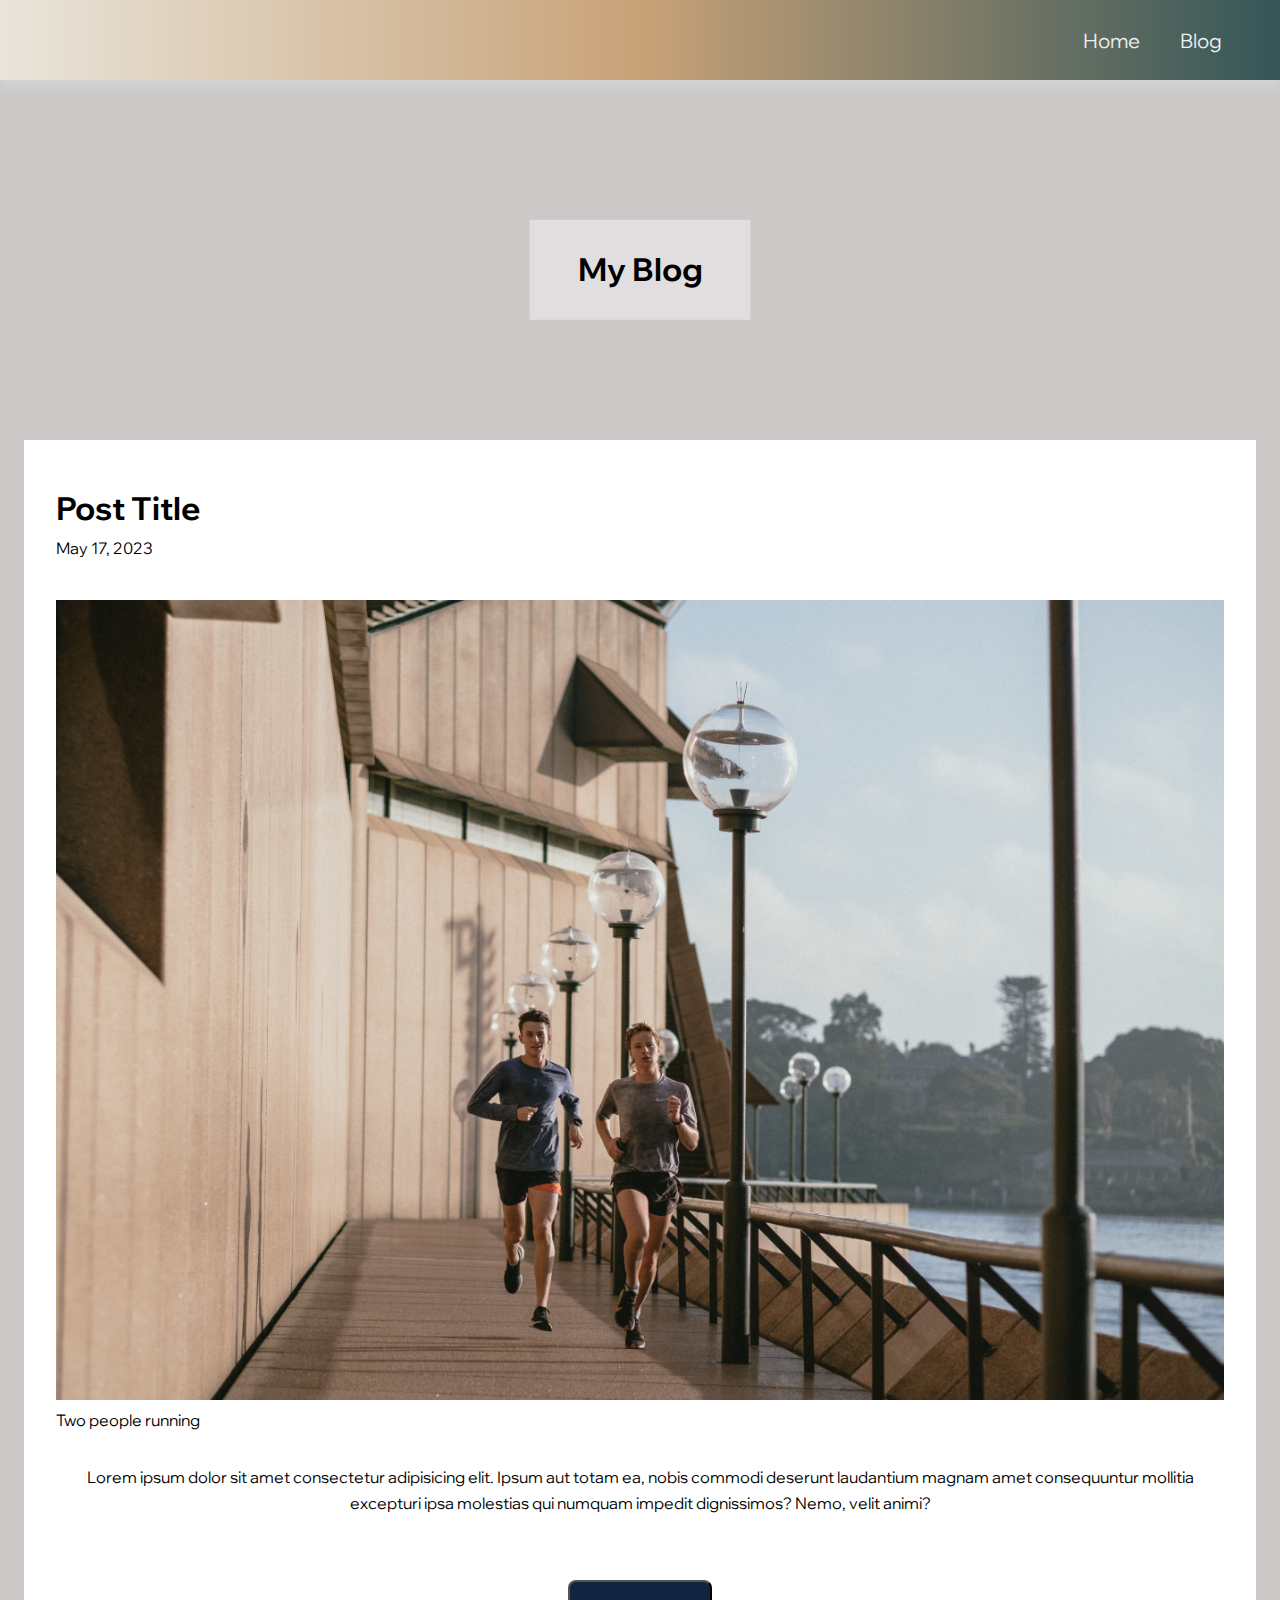
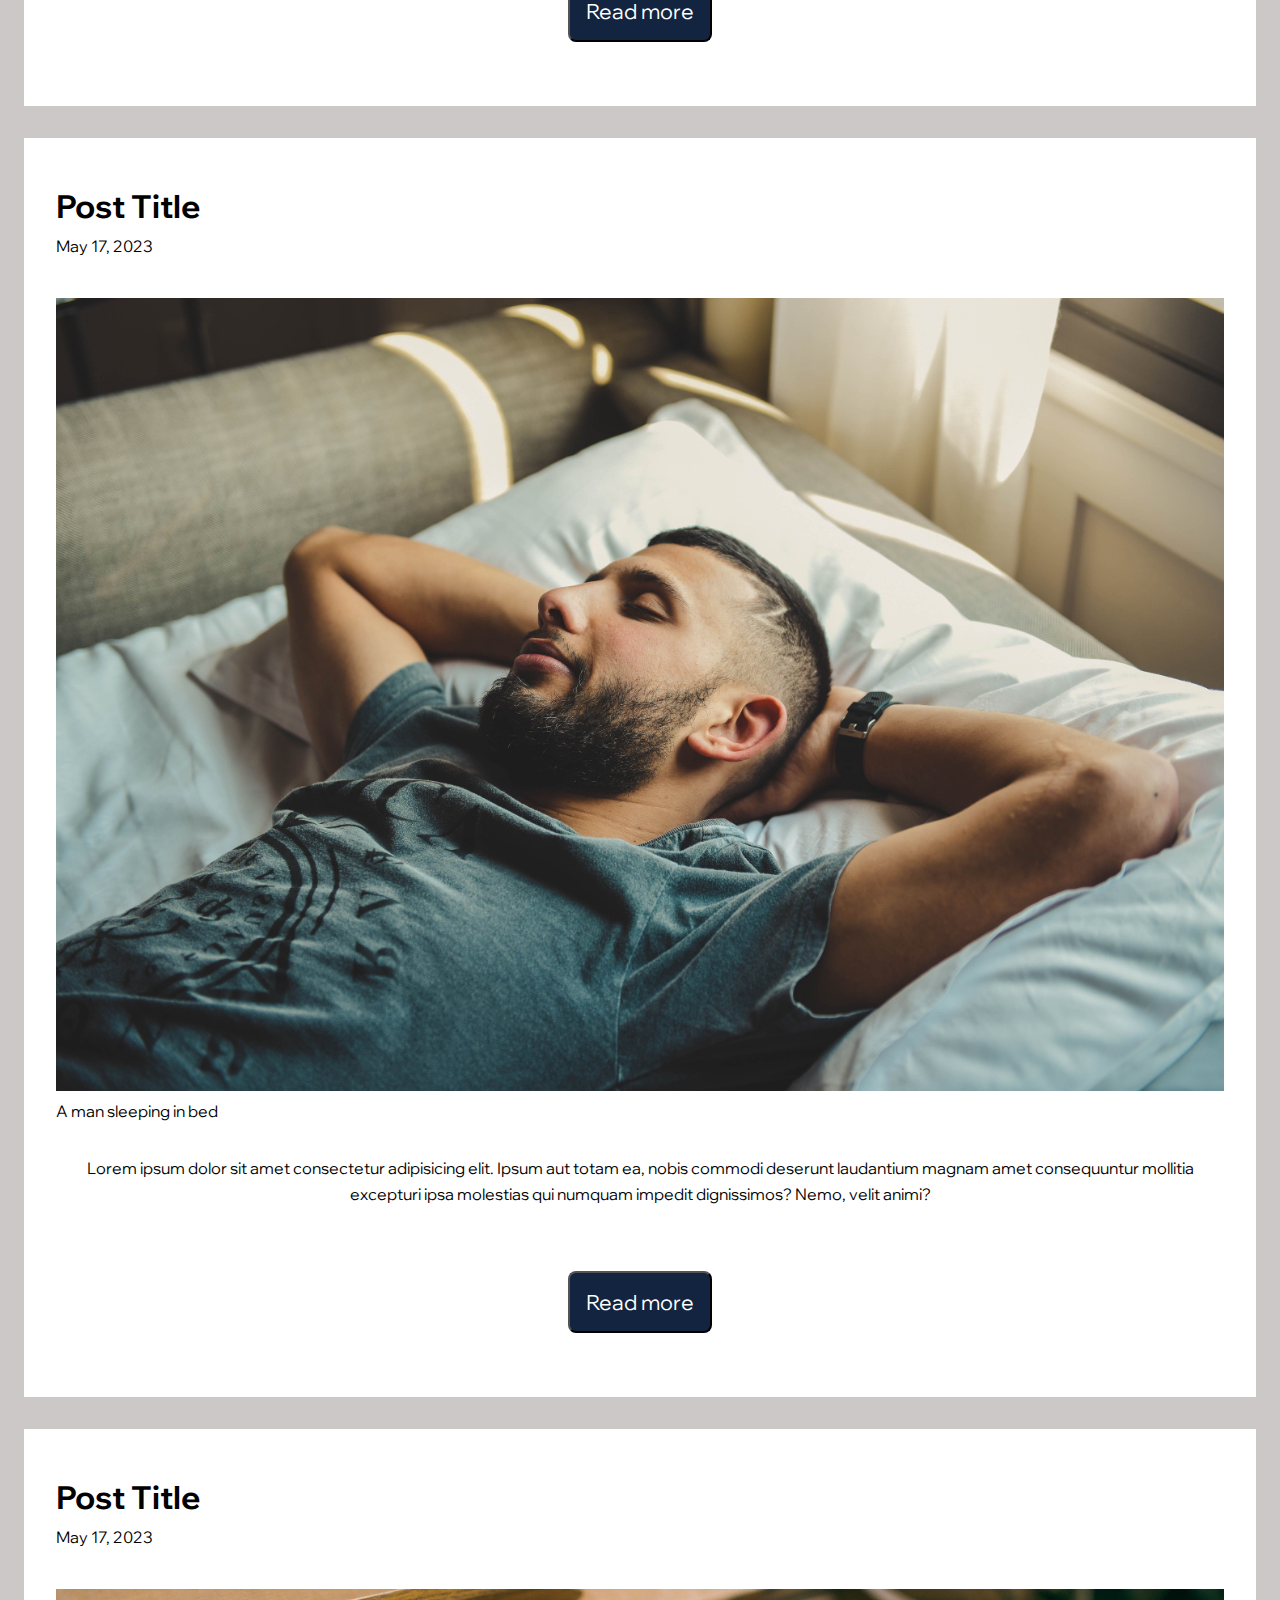
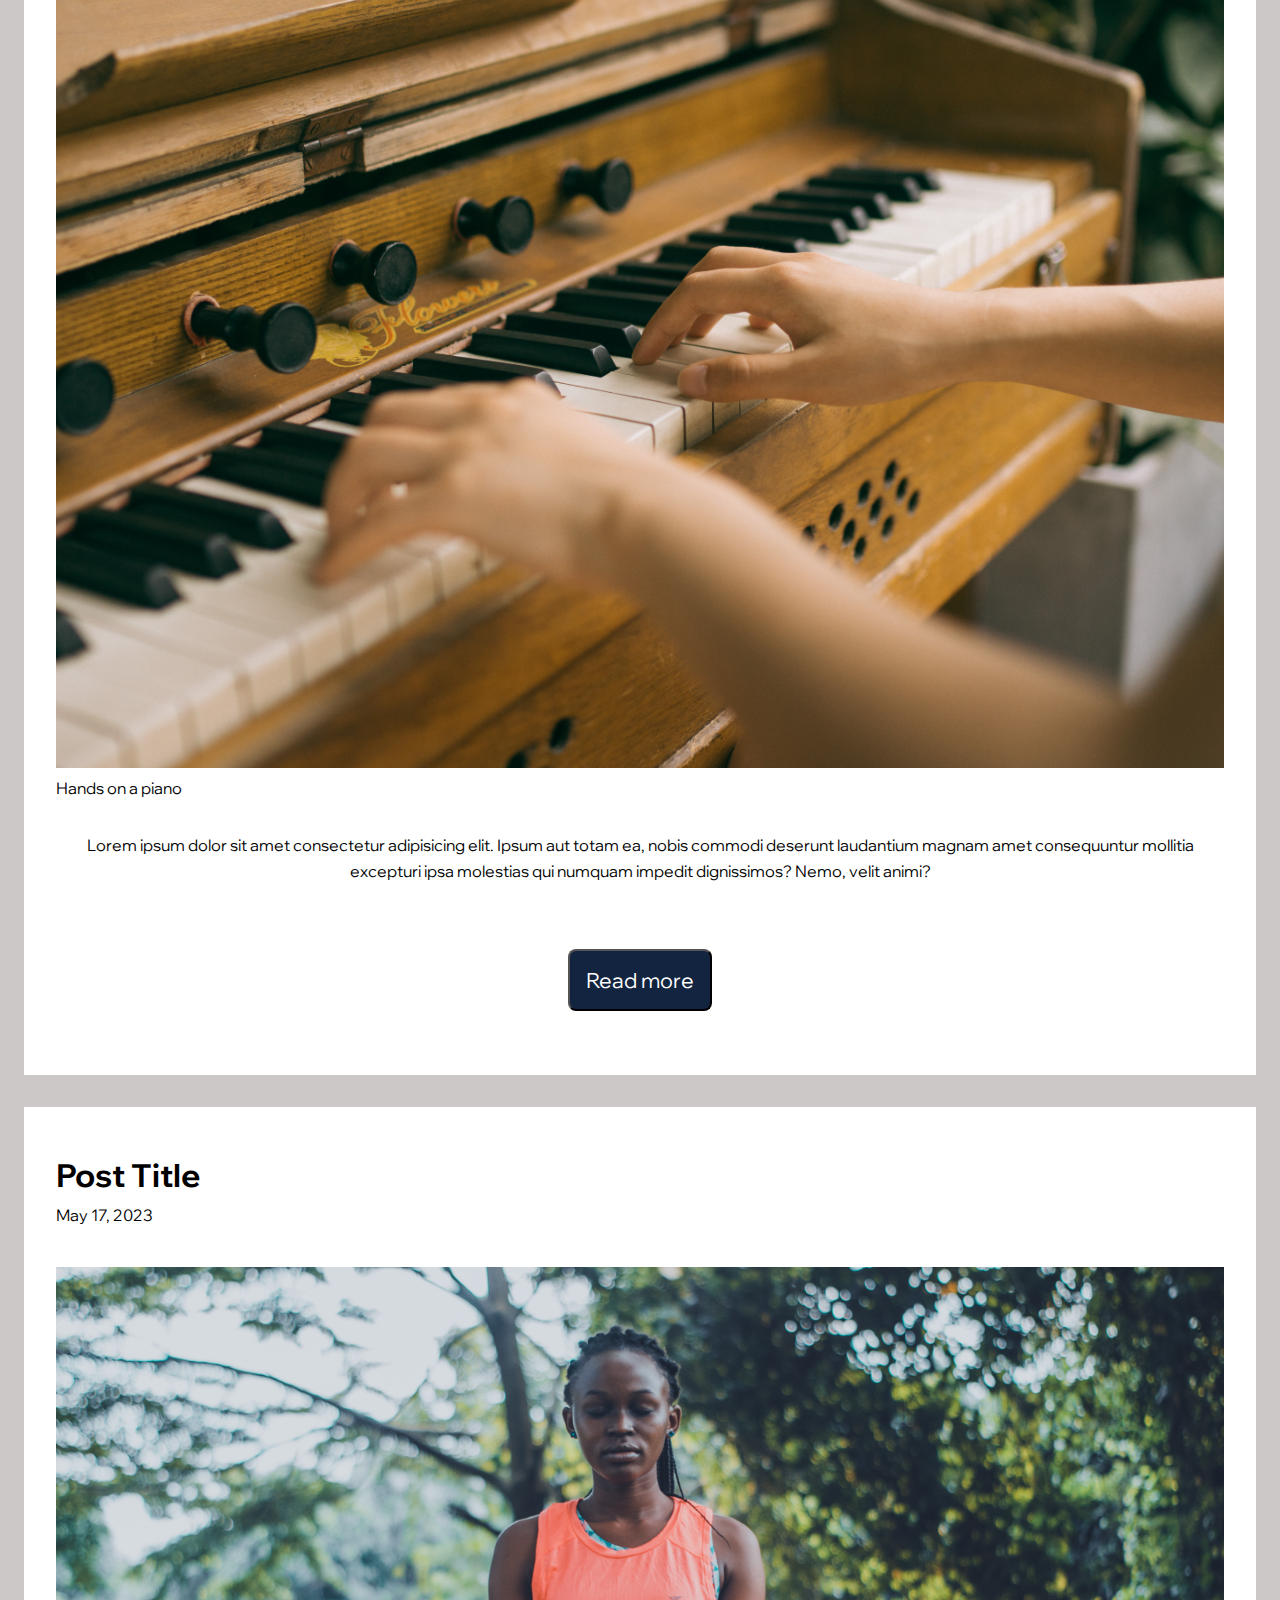
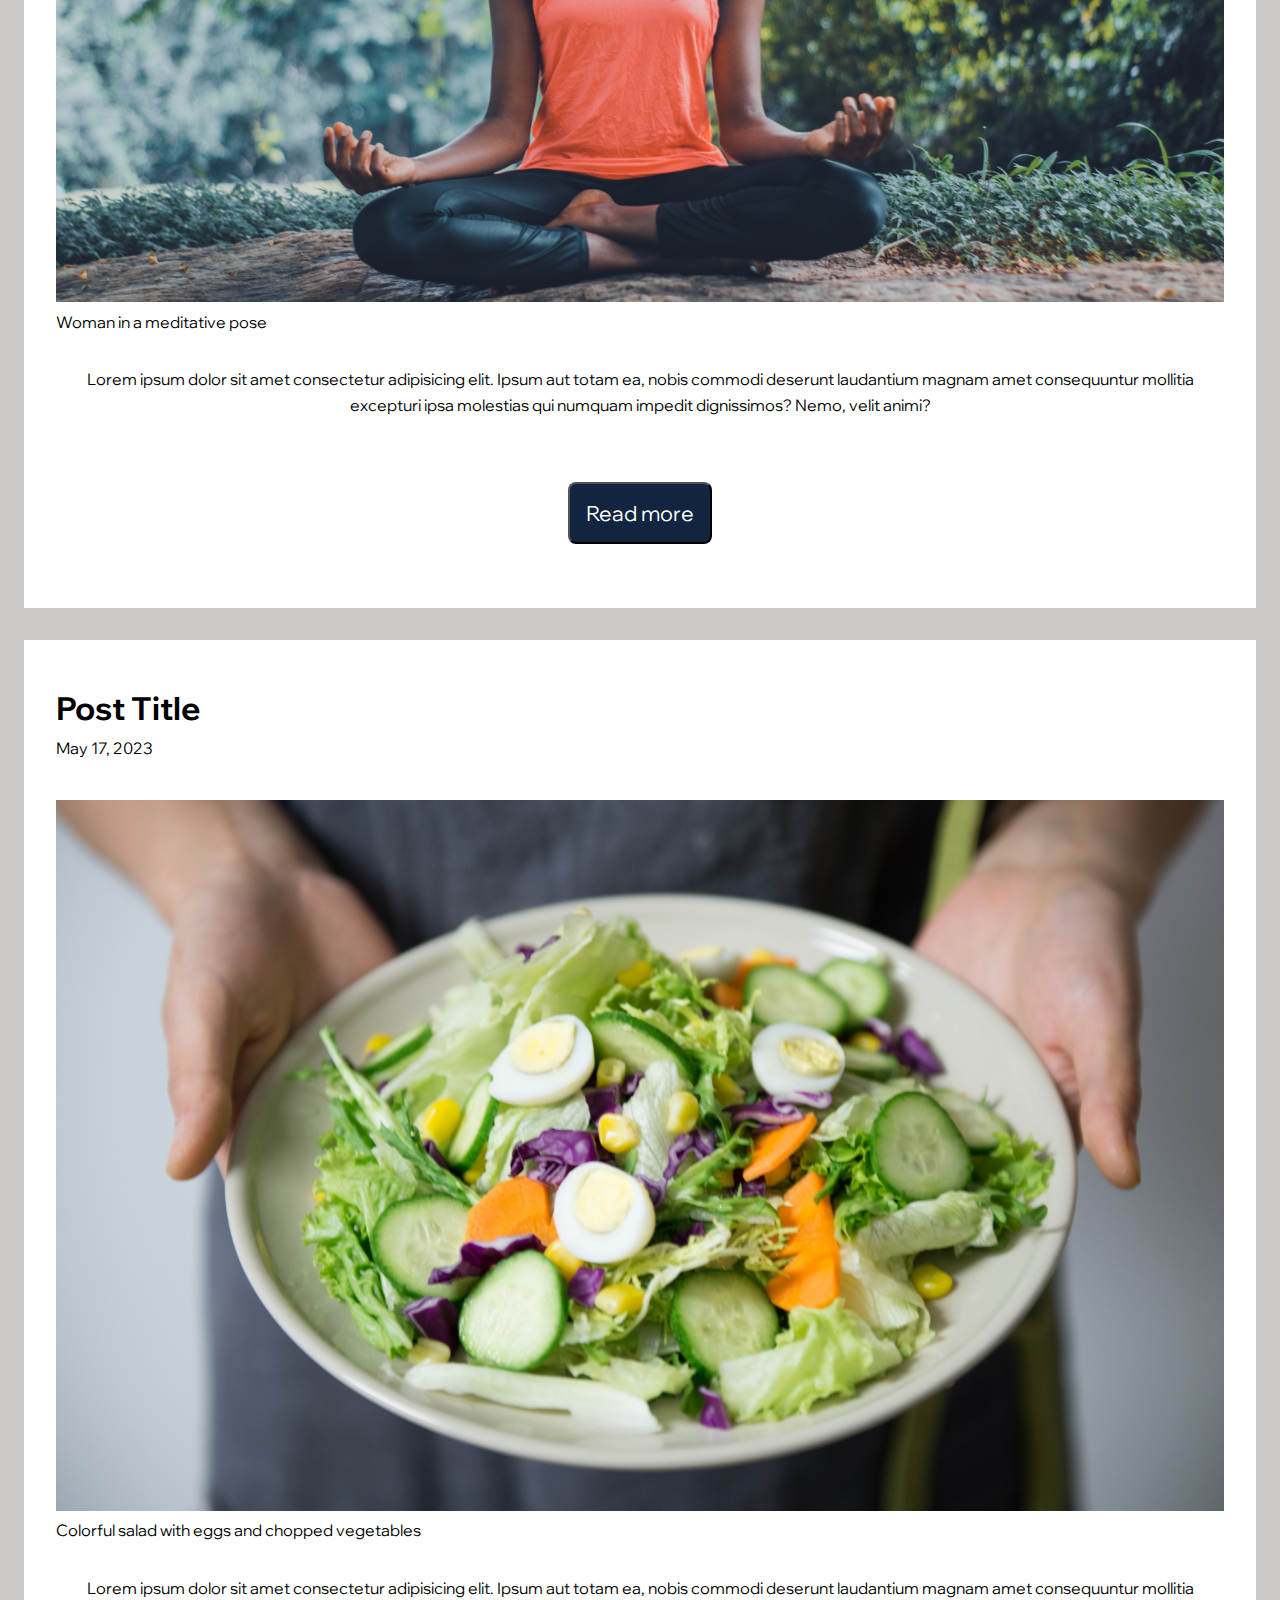
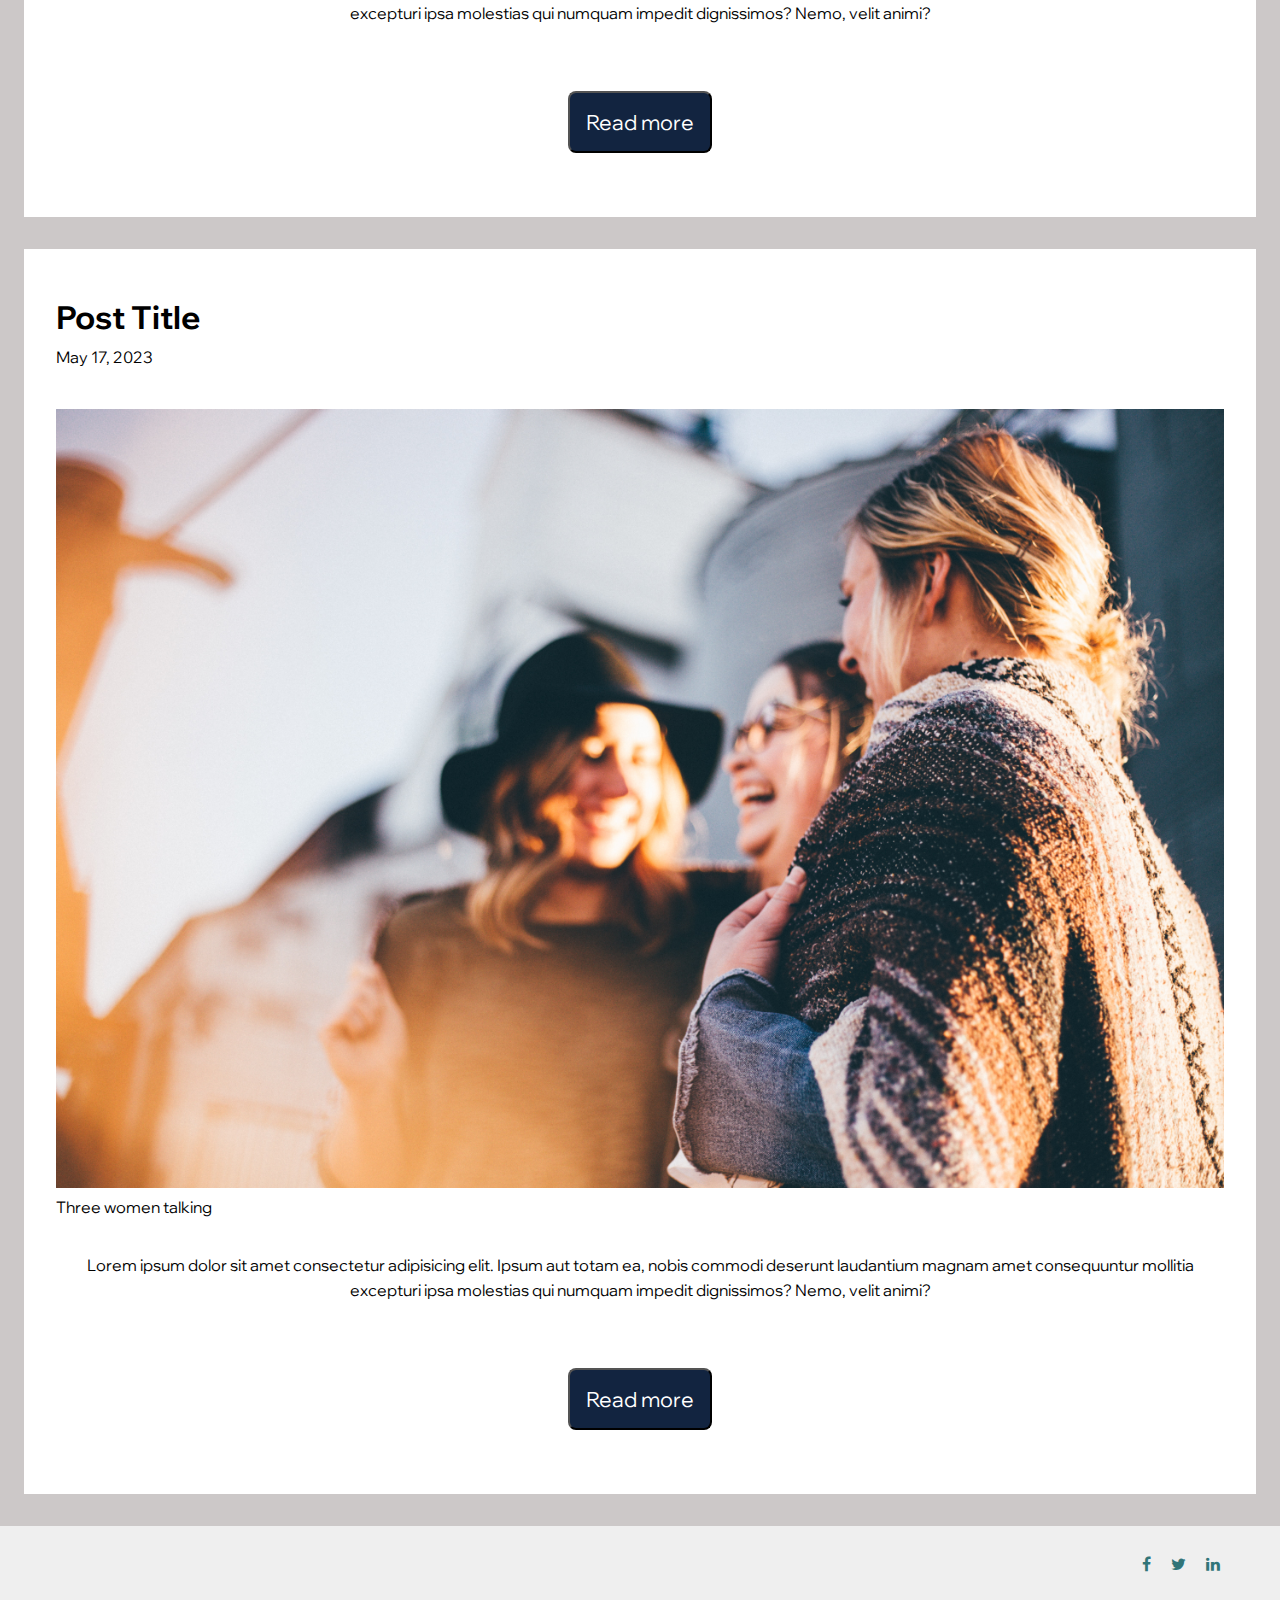
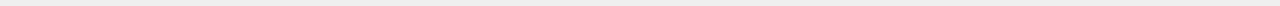
==== commit c9b76718: "docs: Change home layout" ====
--- a/index.html
+++ b/index.html
@@ -17,11 +17,16 @@
         <li><a href="blog-post.html">Blog</a></li>
       </ul>
     </nav>
+    <div class="hero">
+      <div class="hero__text">
+      <h1 class="hero__h1">My Blog</h1>
+      </div>
+    </div>
     <main class="home-main">
       <div class="post-card-container">
         <div class="post-card">
           <header class="post-card-header">
-            <h1 class="post-card-header__h1">Lorem ipsum dolor, sit amet consectetur adipisicing elit</h1>
+            <h1 class="post-card-header__h1">Post Title</h1>
             <span class="post-card-header__date">May 17, 2023</span>
             <figure class="post-card-header__figure">
               <img class="post-card-header__figure-img" src="images/home/exercise.jpg" alt="2 people running">
@@ -39,7 +44,7 @@
         </div>
         <div class="post-card">
           <header class="post-card-header">
-            <h1 class="post-card-header__h1">Lorem ipsum dolor, sit amet consectetur adipisicing elit</h1>
+            <h1 class="post-card-header__h1">Post Title</h1>
             <span class="post-card-header__date">May 17, 2023</span>
             <figure class="post-card-header__figure">
               <img class="post-card-header__figure-img" src="images/home/rest.jpg" alt="a man sleeping in bed">
@@ -58,7 +63,7 @@
         </div>
         <div class="post-card">
           <header class="post-card-header">
-            <h1 class="post-card-header__h1">Lorem ipsum dolor, sit amet consectetur adipisicing elit</h1>
+            <h1 class="post-card-header__h1">Post Title</h1>
             <span class="post-card-header__date">May 17, 2023</span>
             <figure class="post-card-header__figure">
               <img class="post-card-header__figure-img" src="images/home/piano.jpg" alt="hands on a piano">
@@ -77,7 +82,7 @@
         </div>
         <div class="post-card">
           <header class="post-card-header">
-            <h1 class="post-card-header__h1">Lorem ipsum dolor, sit amet consectetur adipisicing elit</h1>
+            <h1 class="post-card-header__h1">Post Title</h1>
             <span class="post-card-header__date">May 17, 2023</span>
             <figure class="post-card-header__figure">
               <img class="post-card-header__figure-img" src="images/home/meditation.jpg" alt="woman in a meditative pose">
@@ -96,7 +101,7 @@
         </div>
         <div class="post-card">
           <header class="post-card-header">
-            <h1 class="post-card-header__h1">Lorem ipsum dolor, sit amet consectetur adipisicing elit</h1>
+            <h1 class="post-card-header__h1">Post Title</h1>
             <span class="post-card-header__date">May 17, 2023</span>
             <figure class="post-card-header__figure">
               <img class="post-card-header__figure-img" src="images/home/salad.jpg"
@@ -116,7 +121,7 @@
         </div>
         <div class="post-card">
           <header class="post-card-header">
-            <h1 class="post-card-header__h1">Lorem ipsum dolor, sit amet consectetur adipisicing elit</h1>
+            <h1 class="post-card-header__h1">Post Title</h1>
             <span class="post-card-header__date">May 17, 2023</span>
             <figure class="post-card-header__figure">
               <img class="post-card-header__figure-img" src="images/home/social.jpg" alt="three women talking">
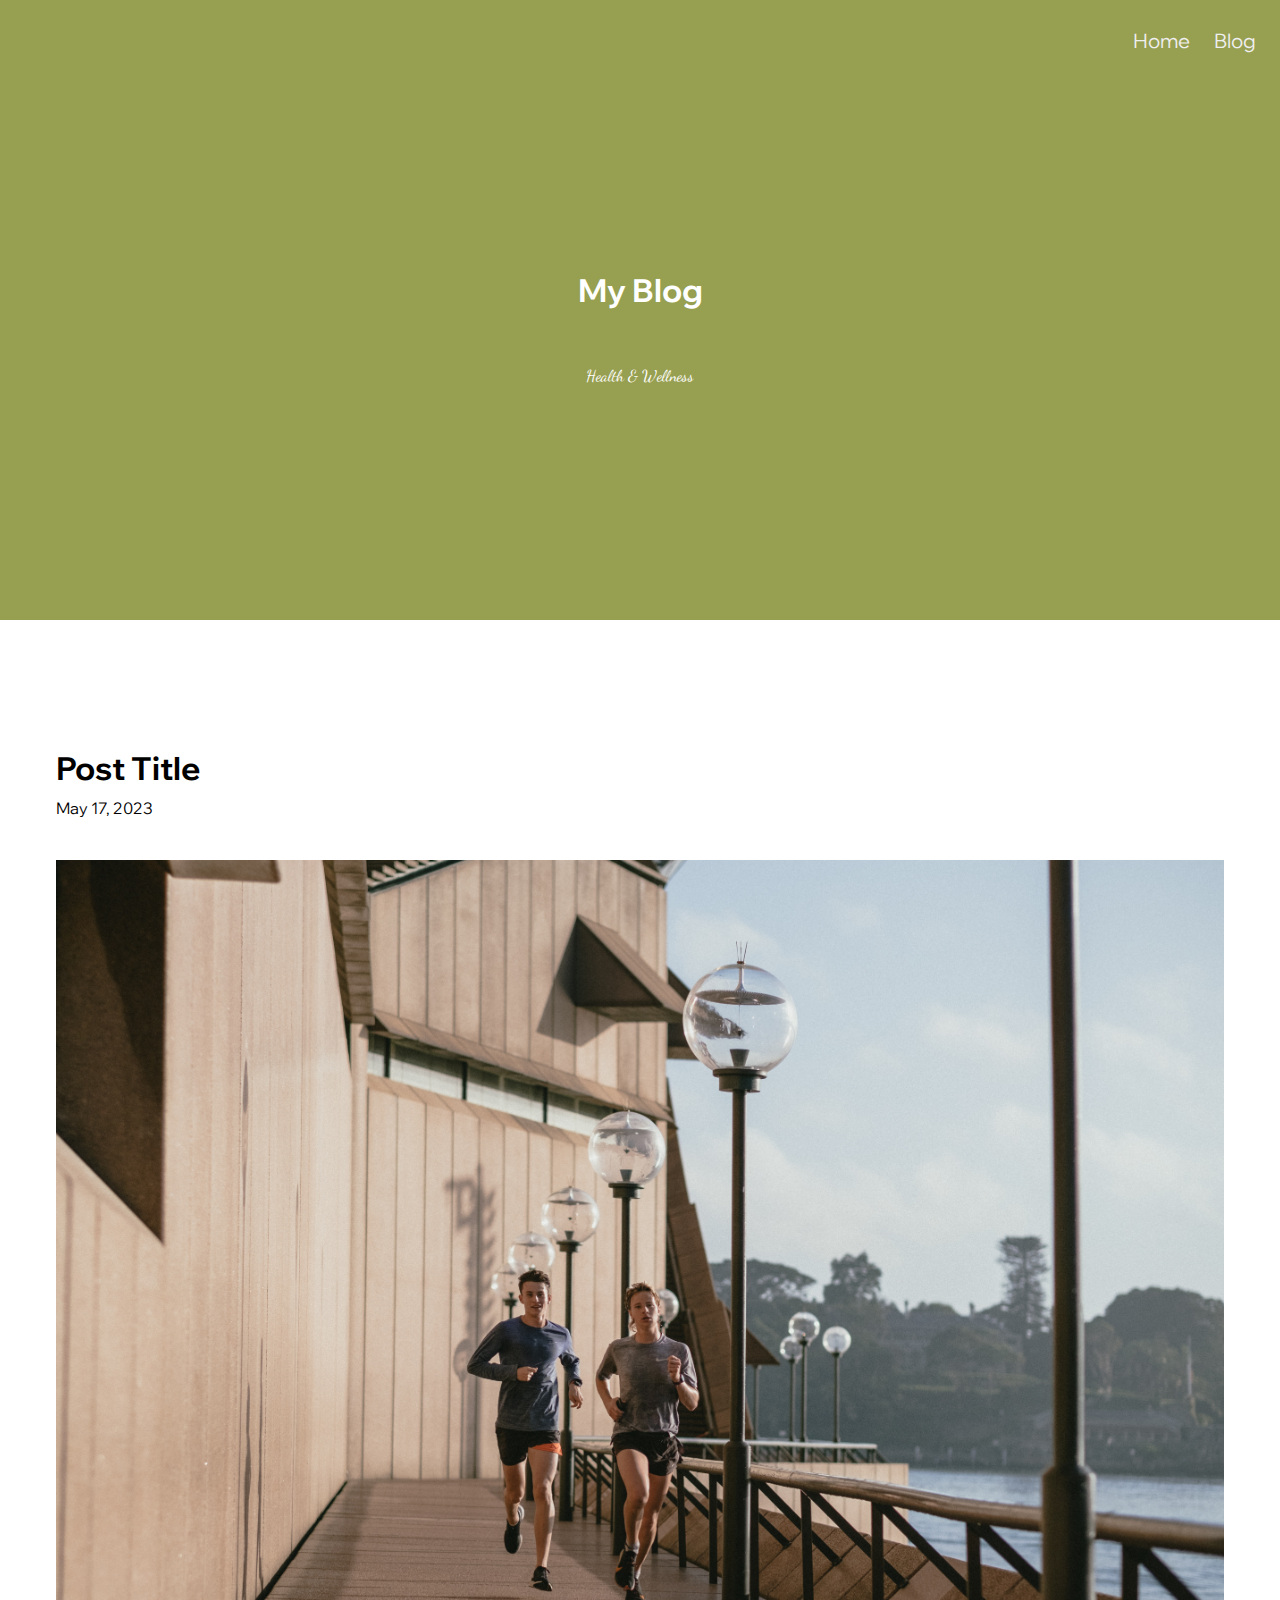
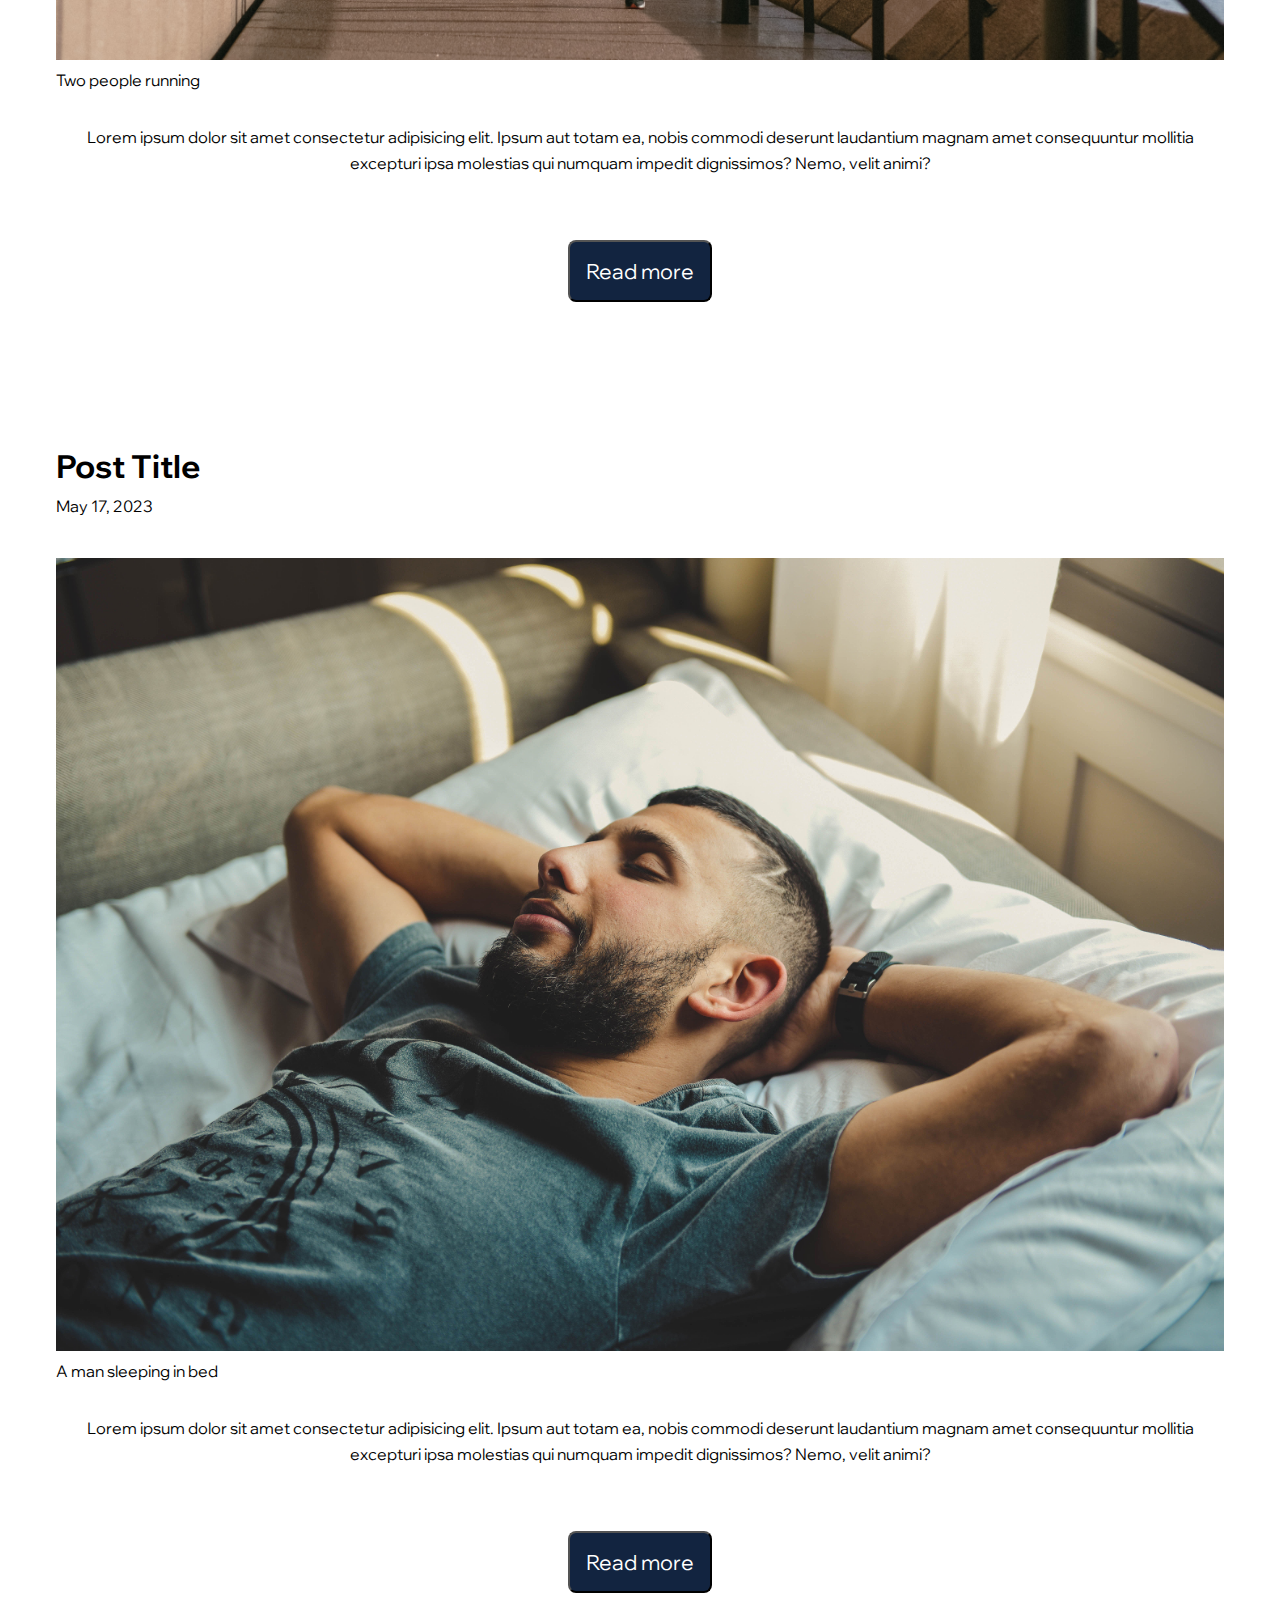
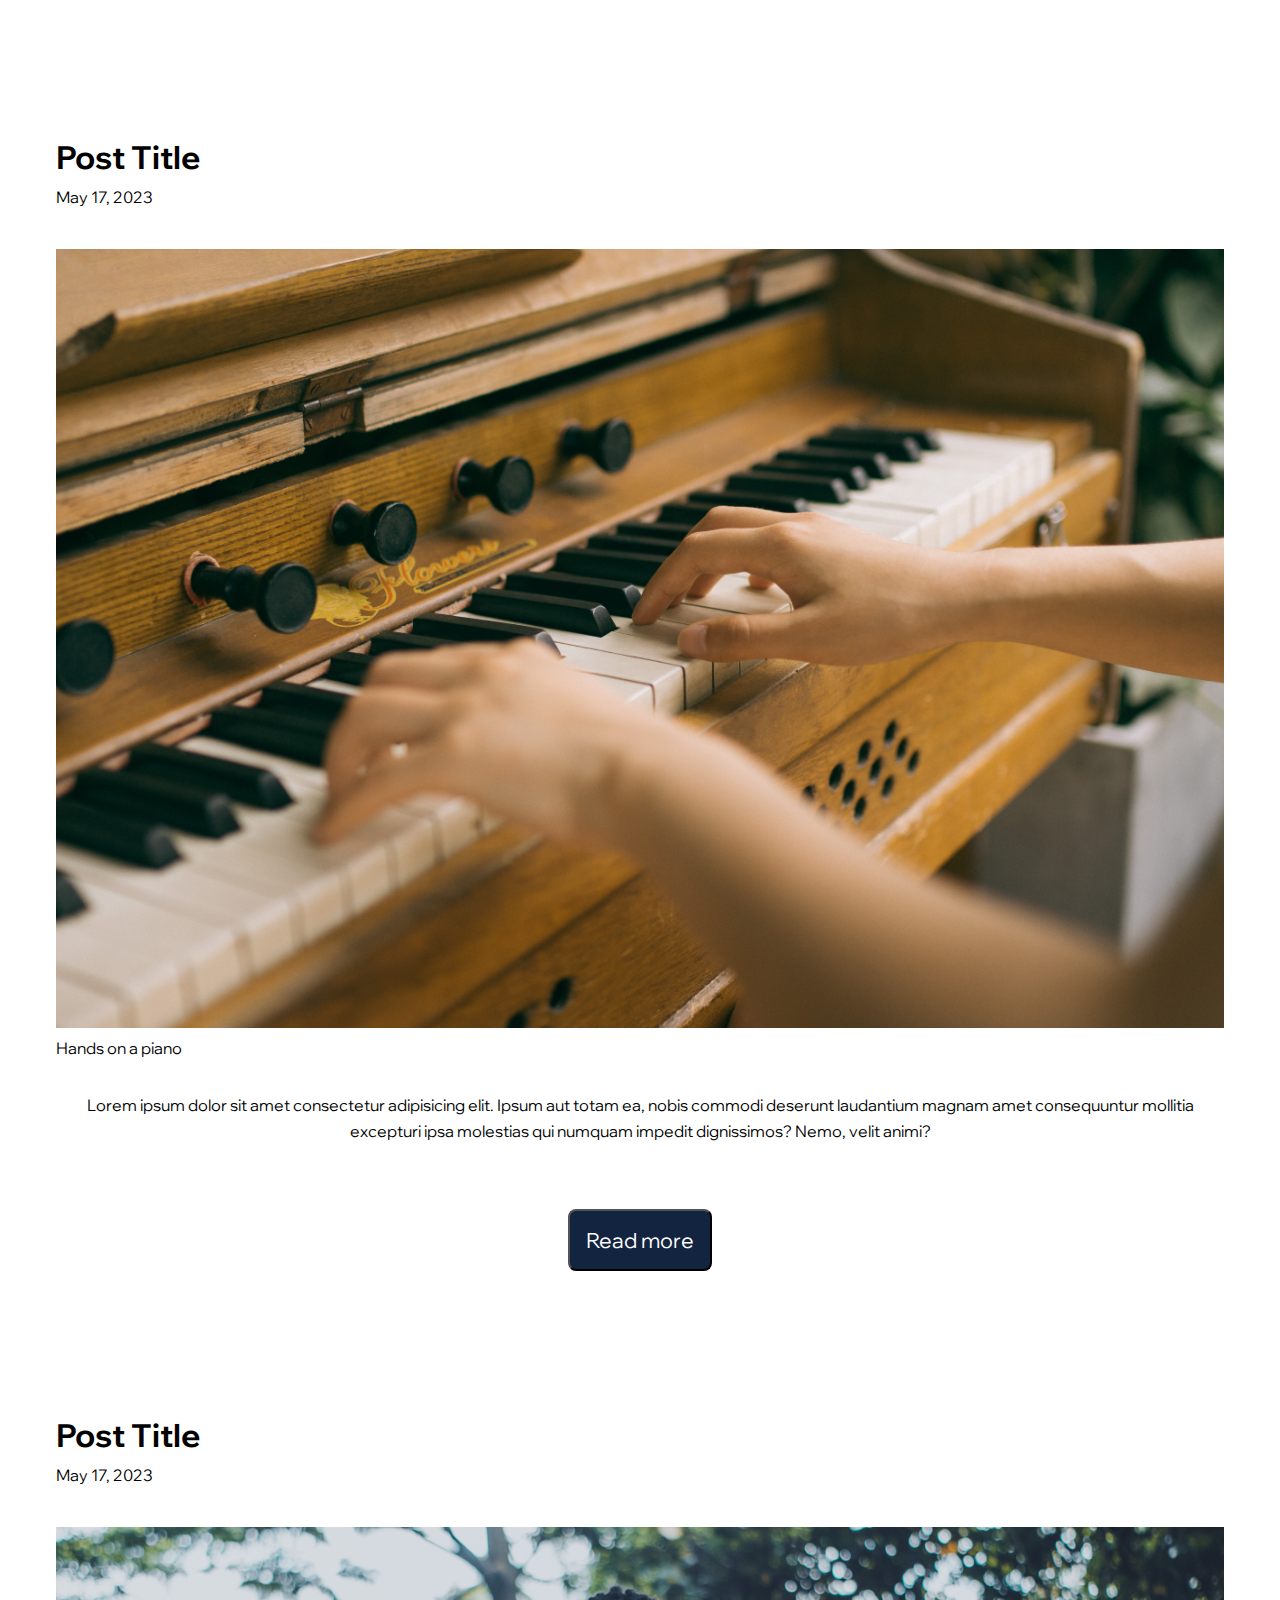
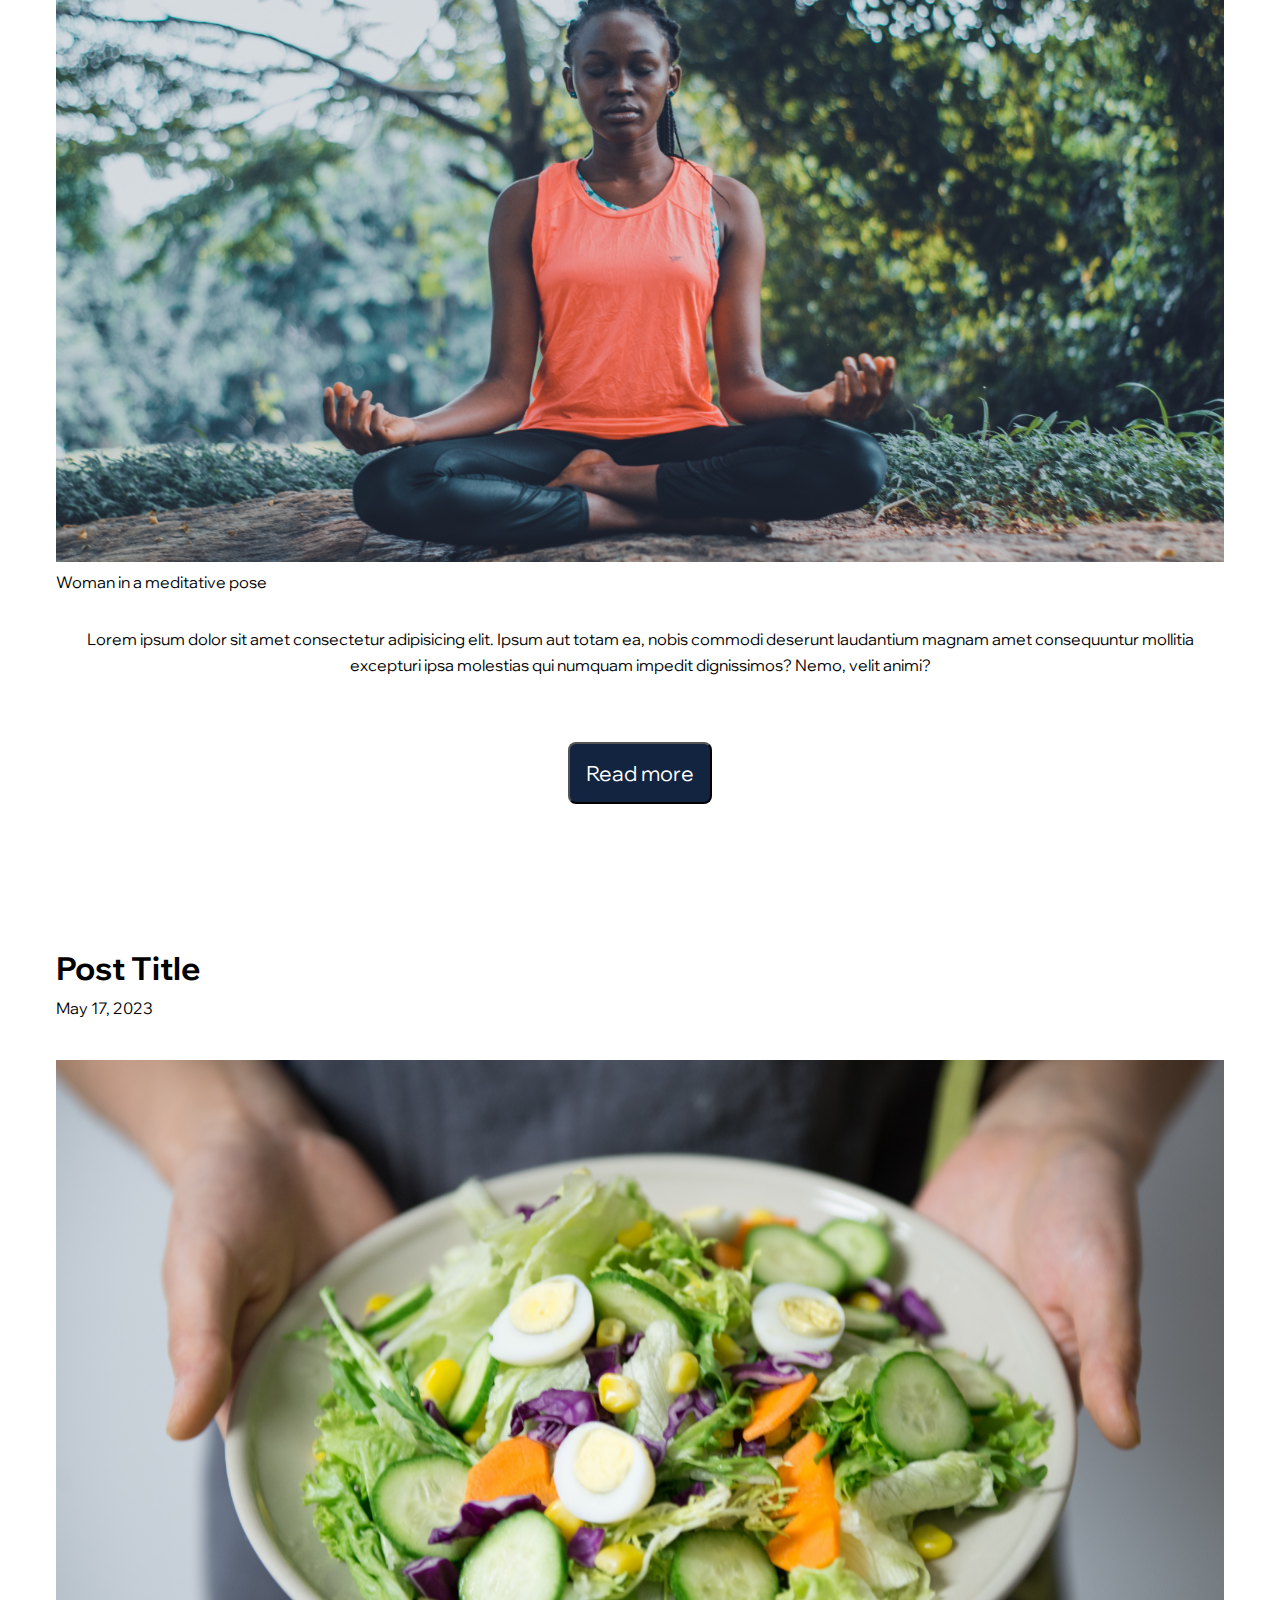
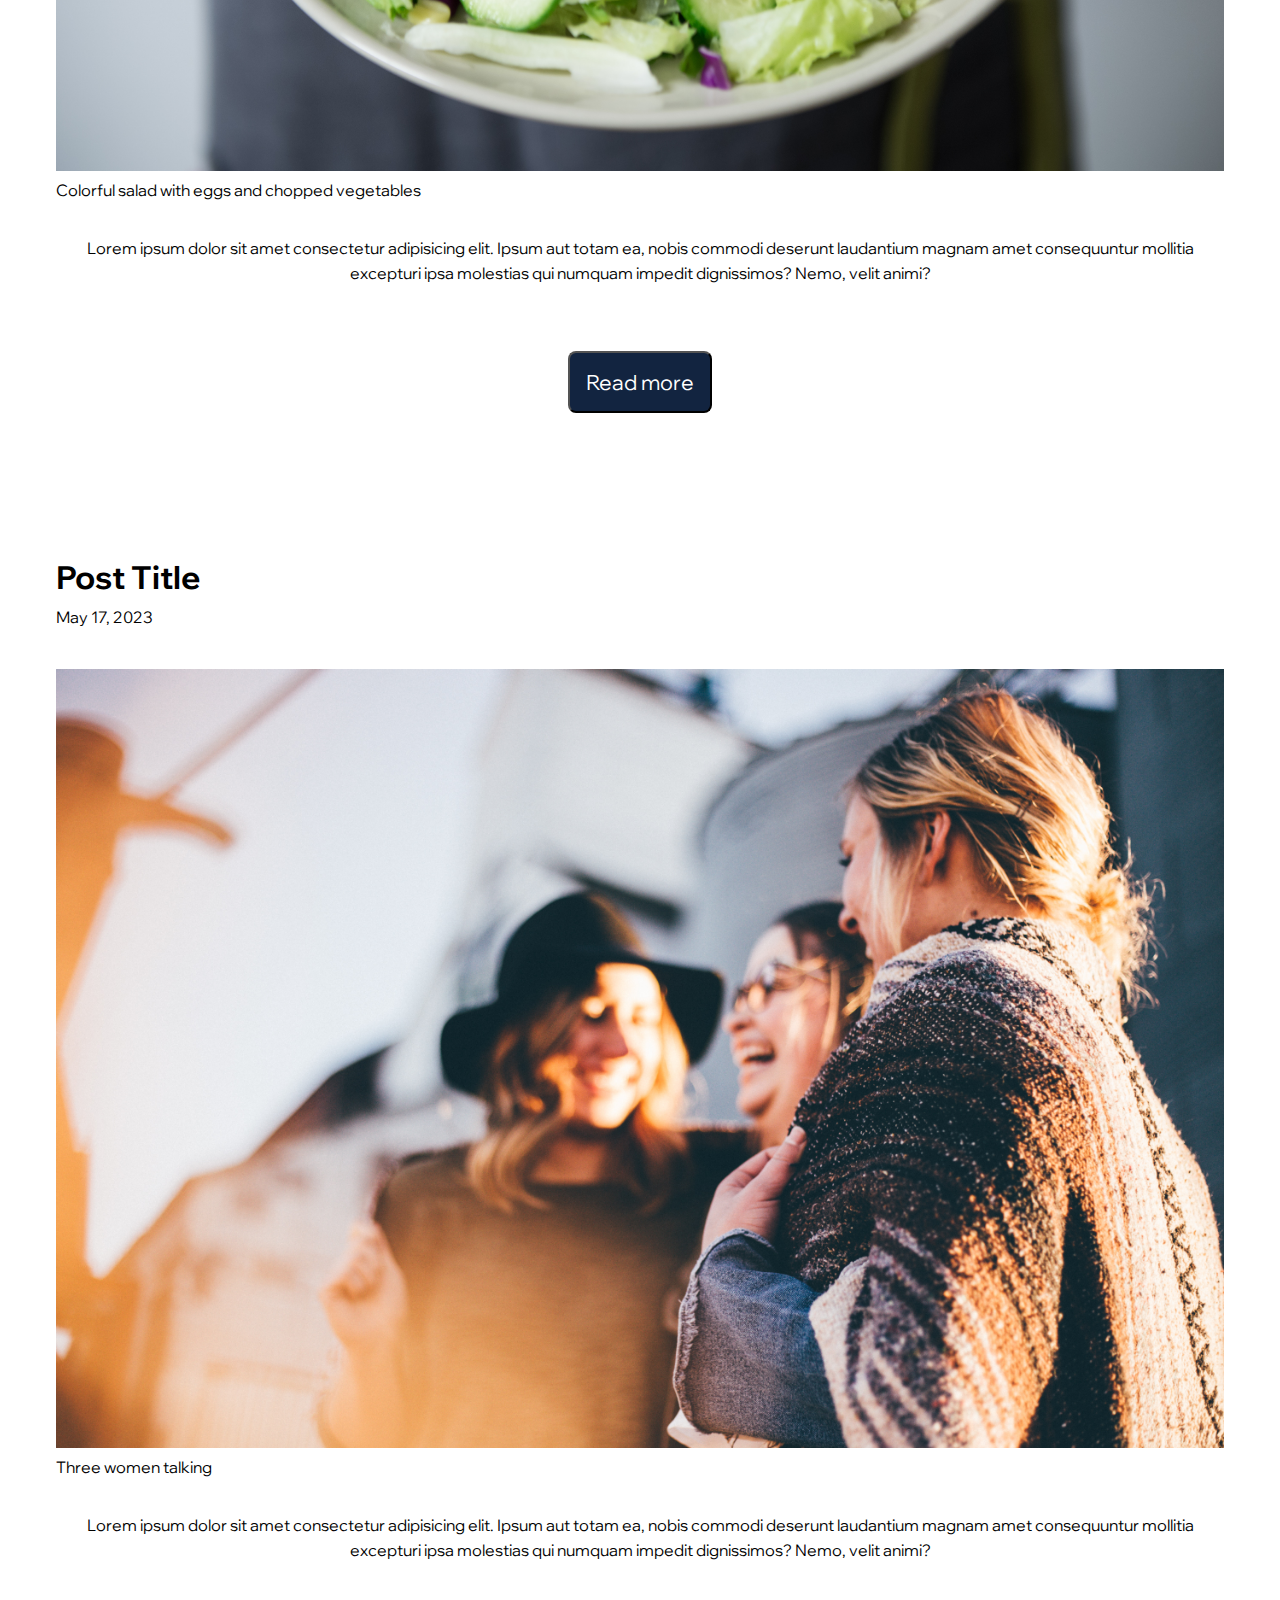
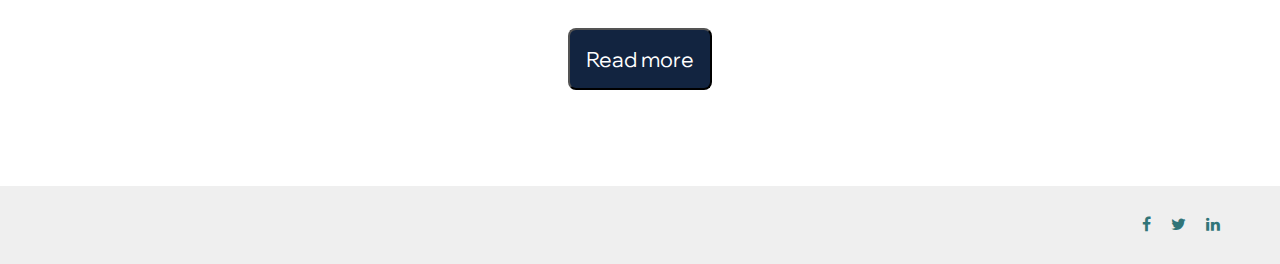
==== commit f6d2df5b: "docs: Update homepage hero" ====
--- a/index.html
+++ b/index.html
@@ -18,9 +18,9 @@
       </ul>
     </nav>
     <div class="hero">
-      <div class="hero__text">
       <h1 class="hero__h1">My Blog</h1>
-      </div>
+      <p class="hero__text">Health & Wellness</p>
+    </div>
     </div>
     <main class="home-main">
       <div class="post-card-container">
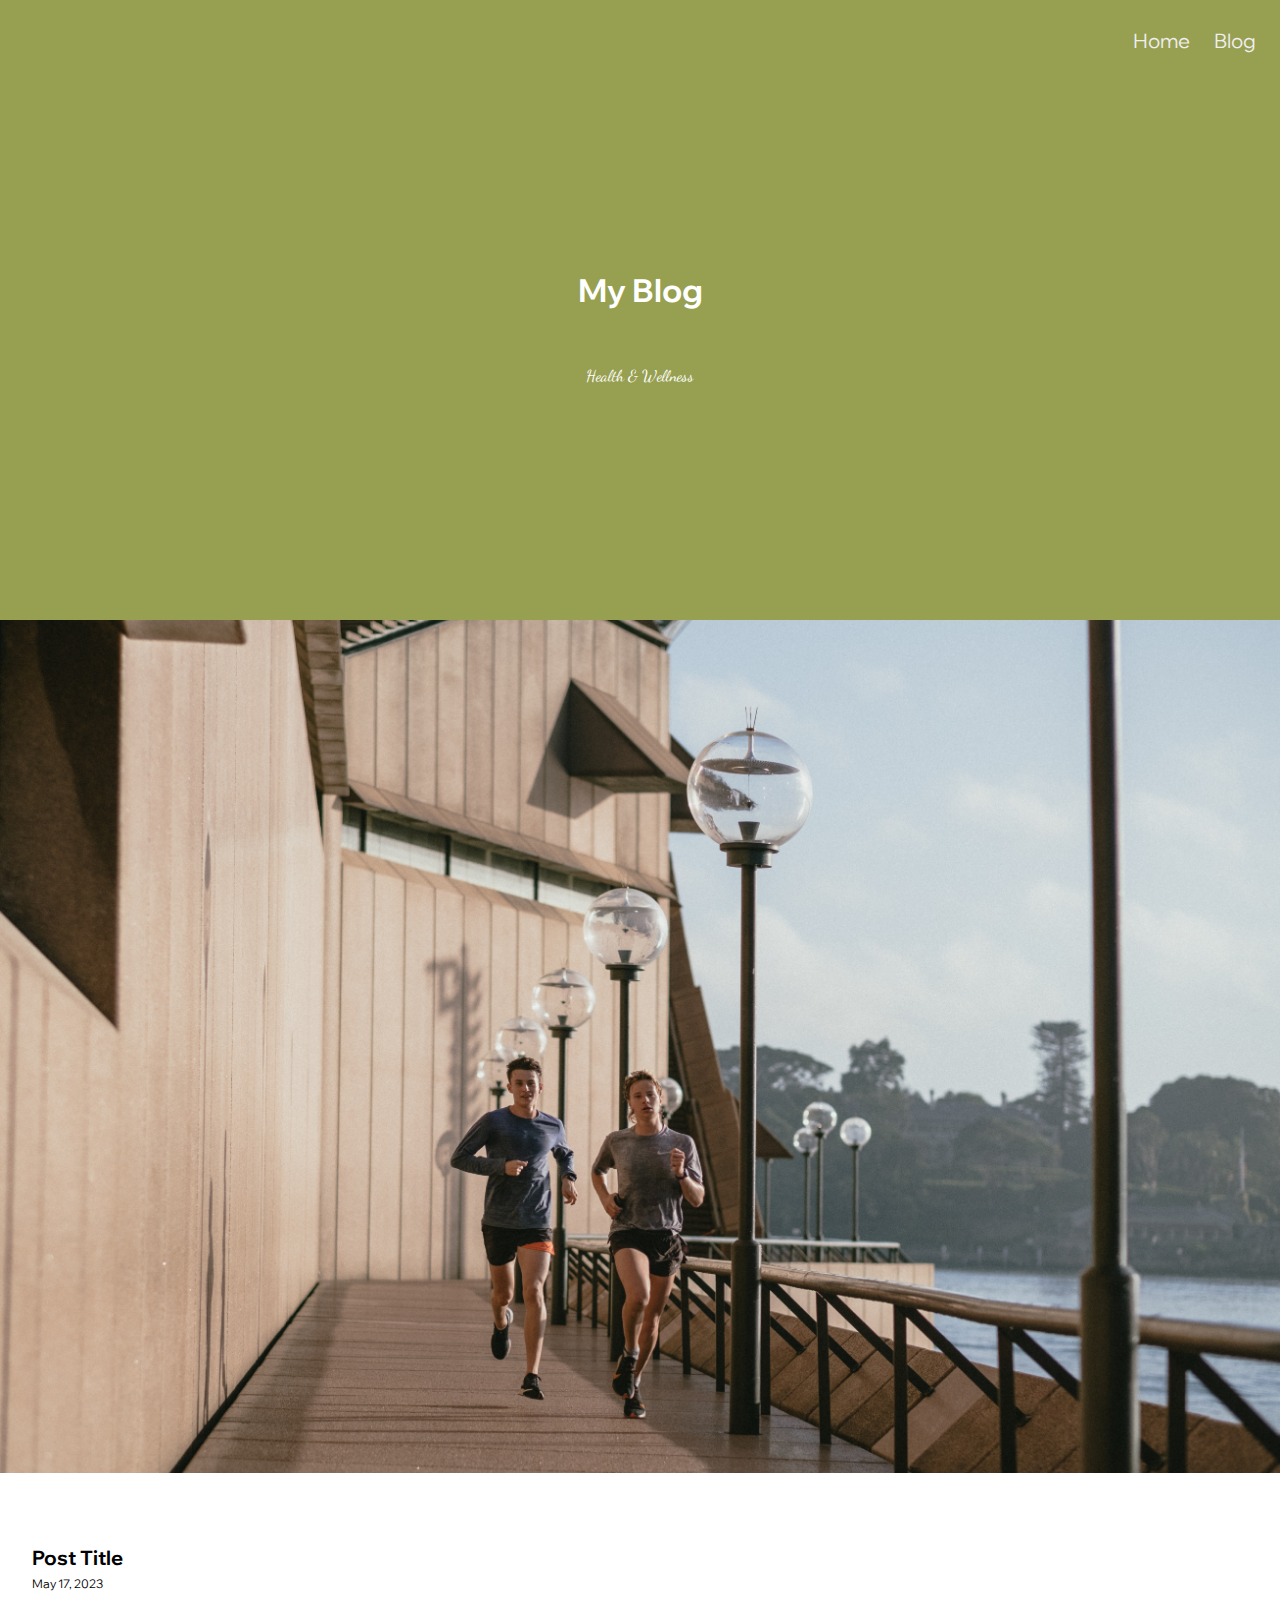
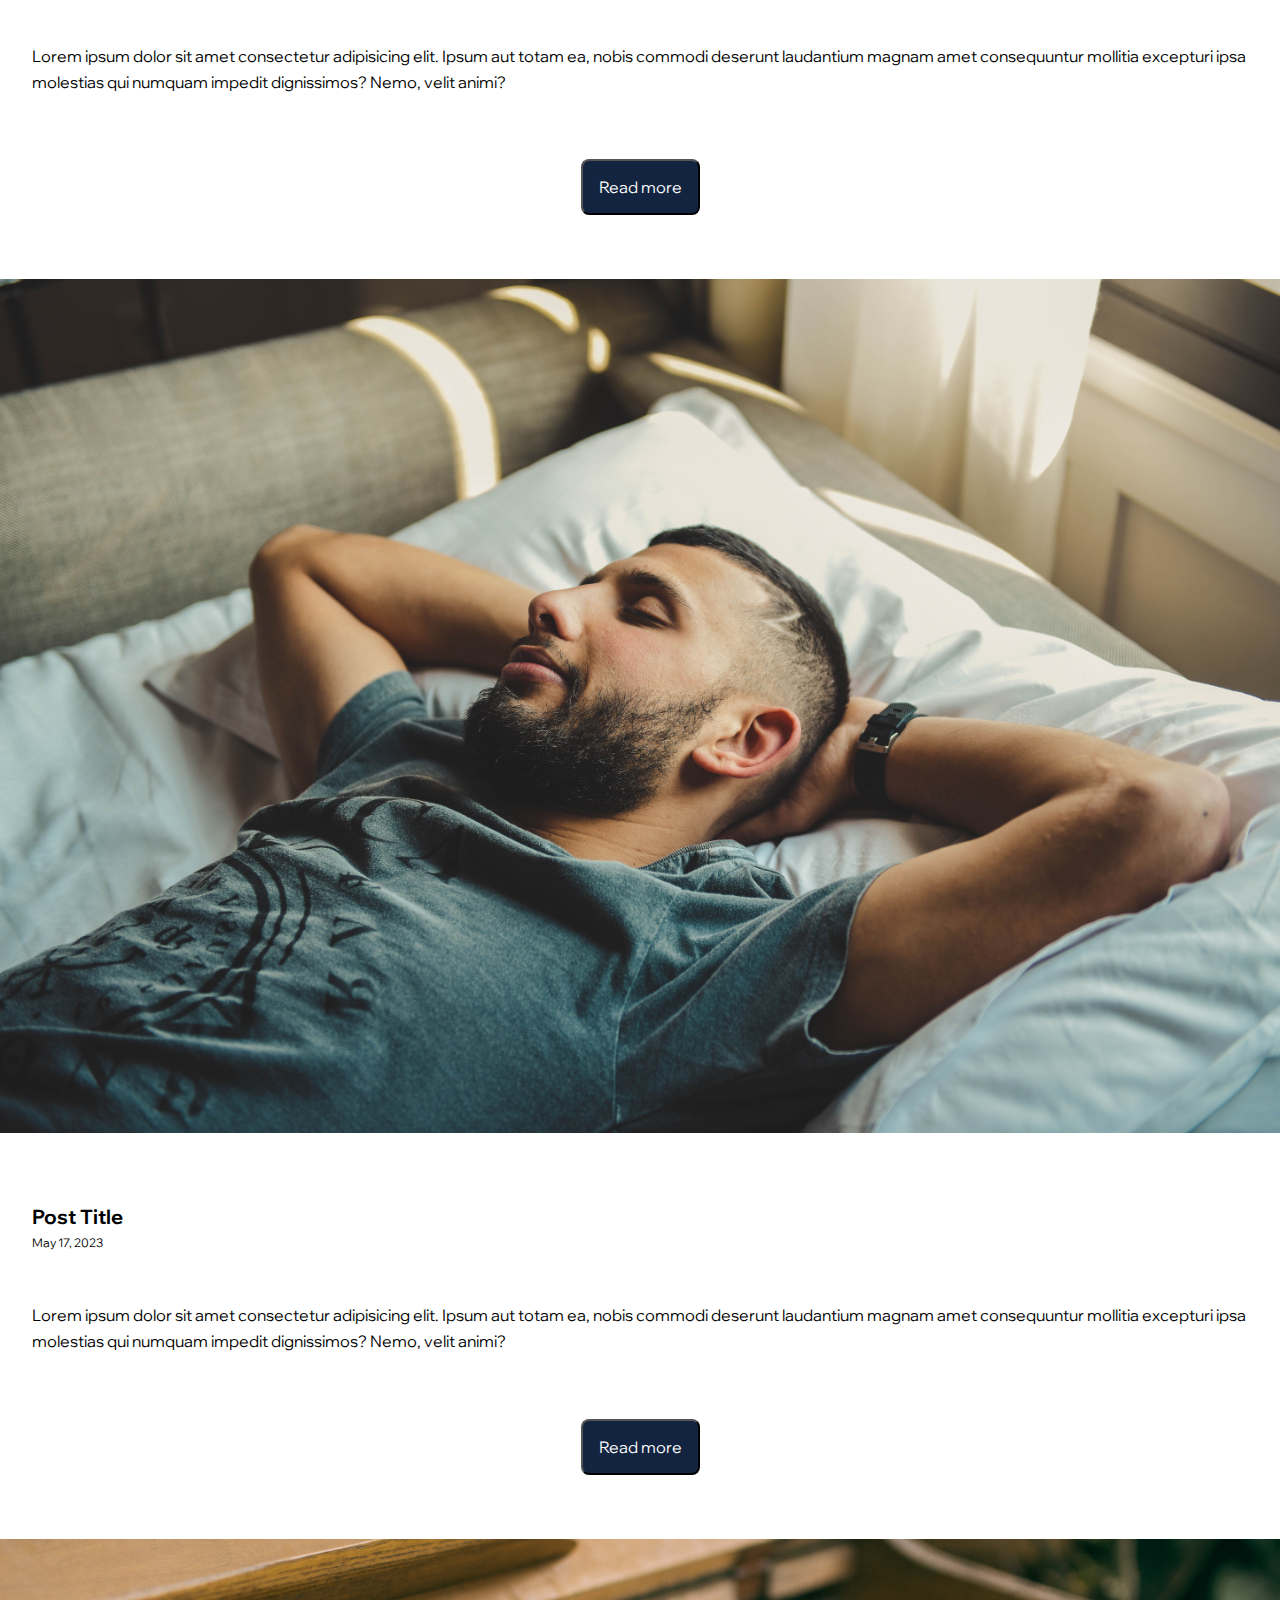
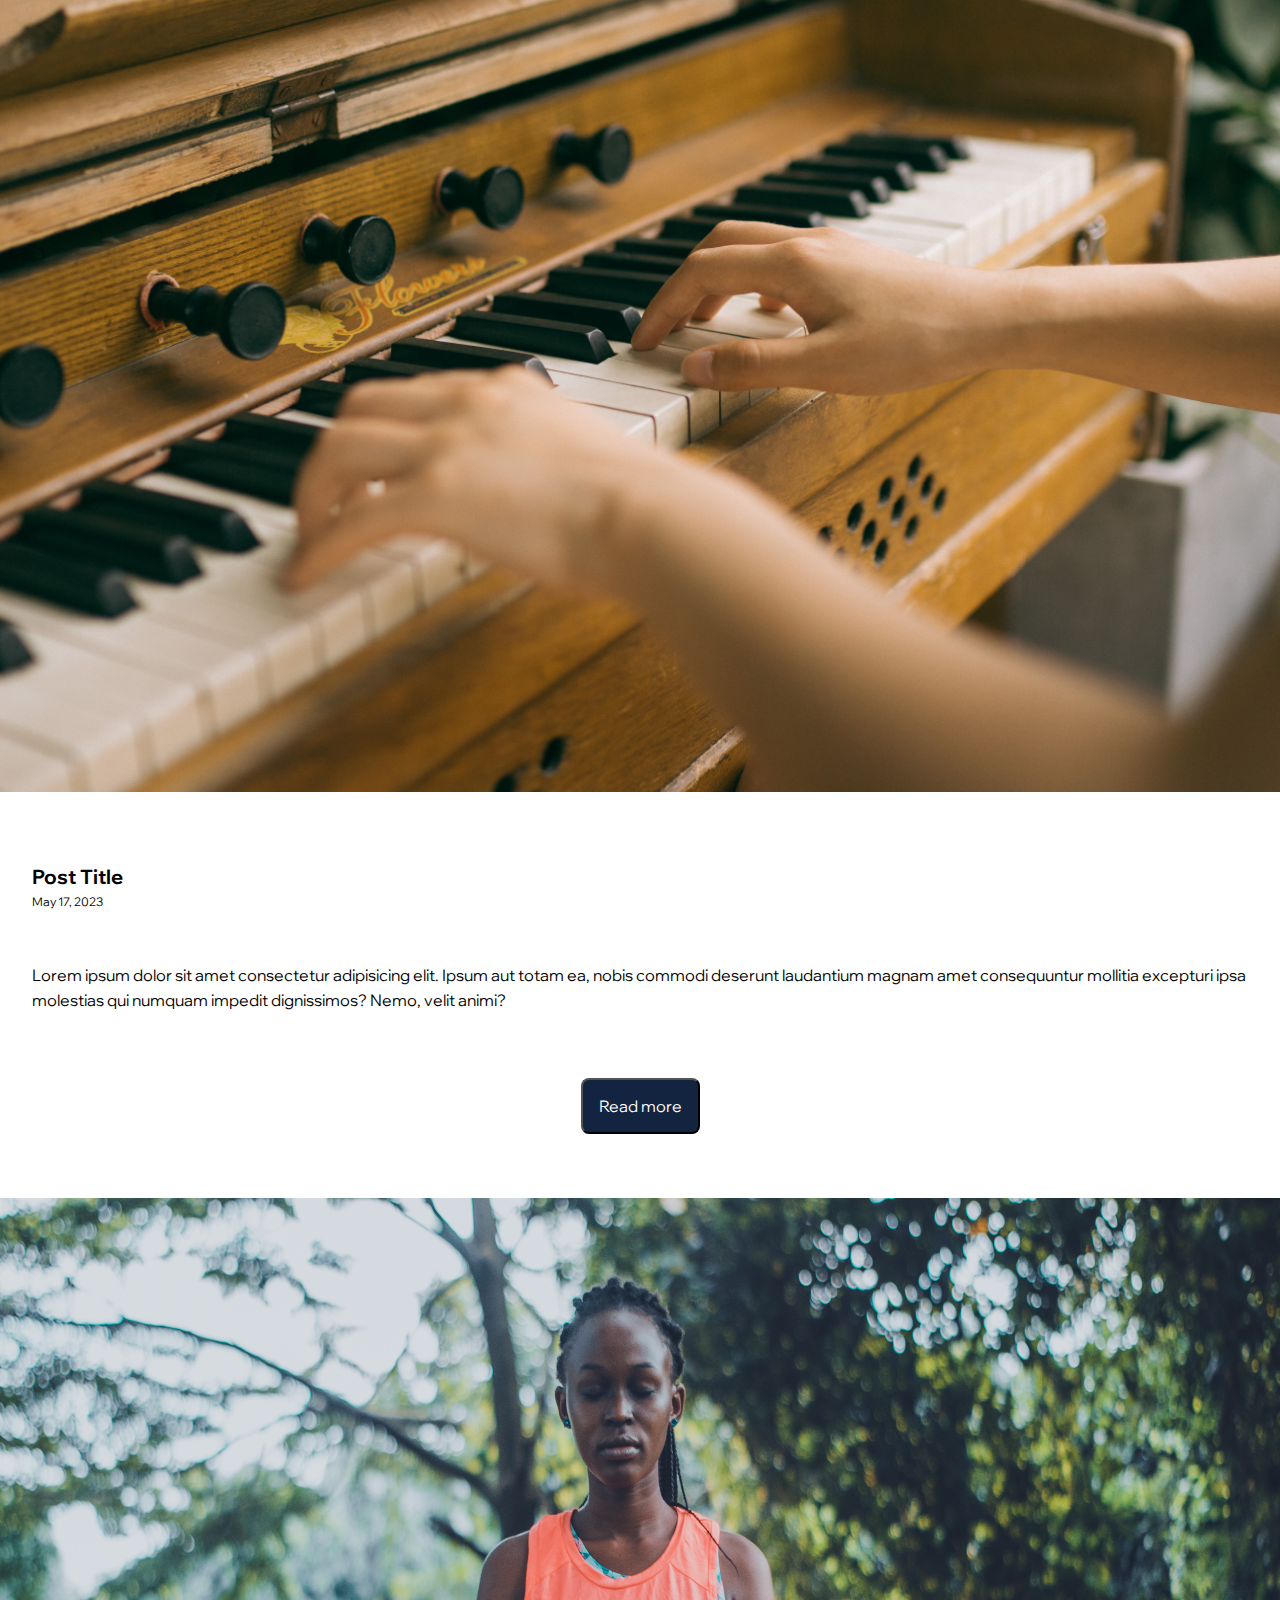
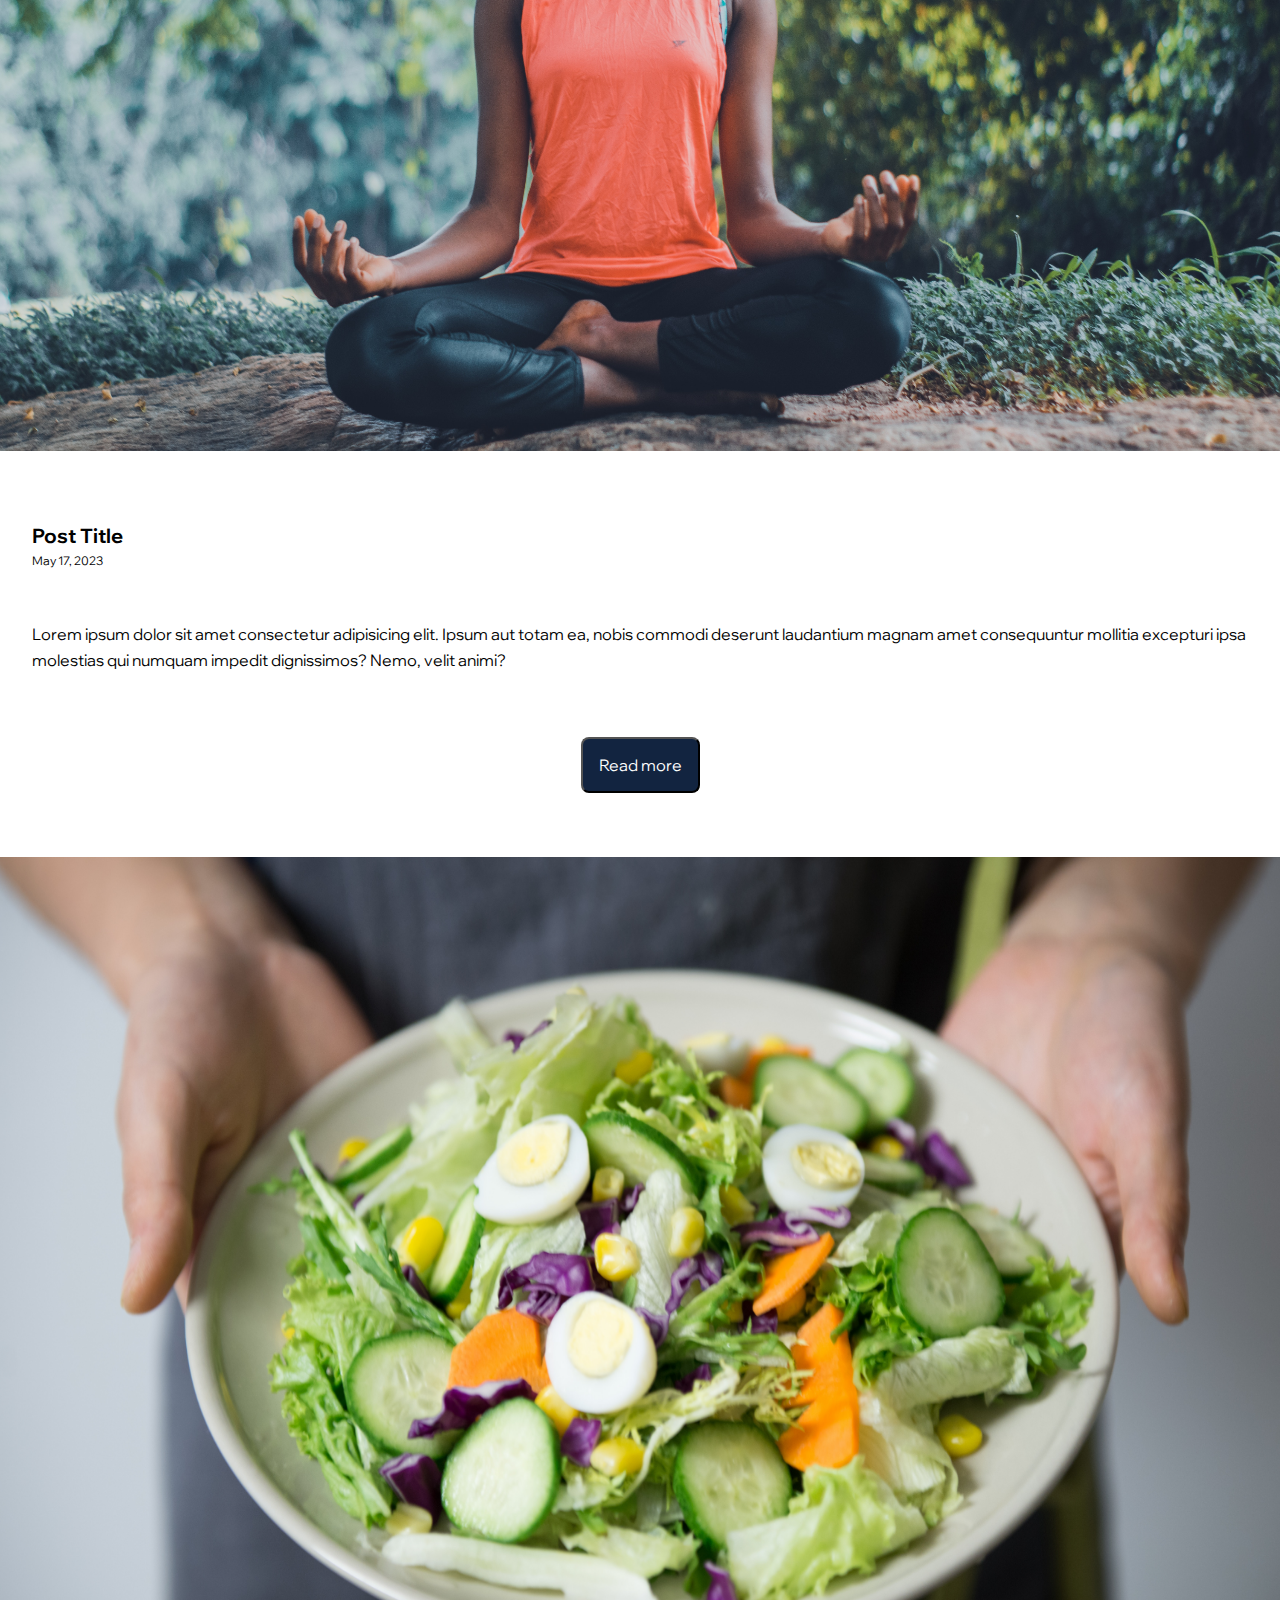
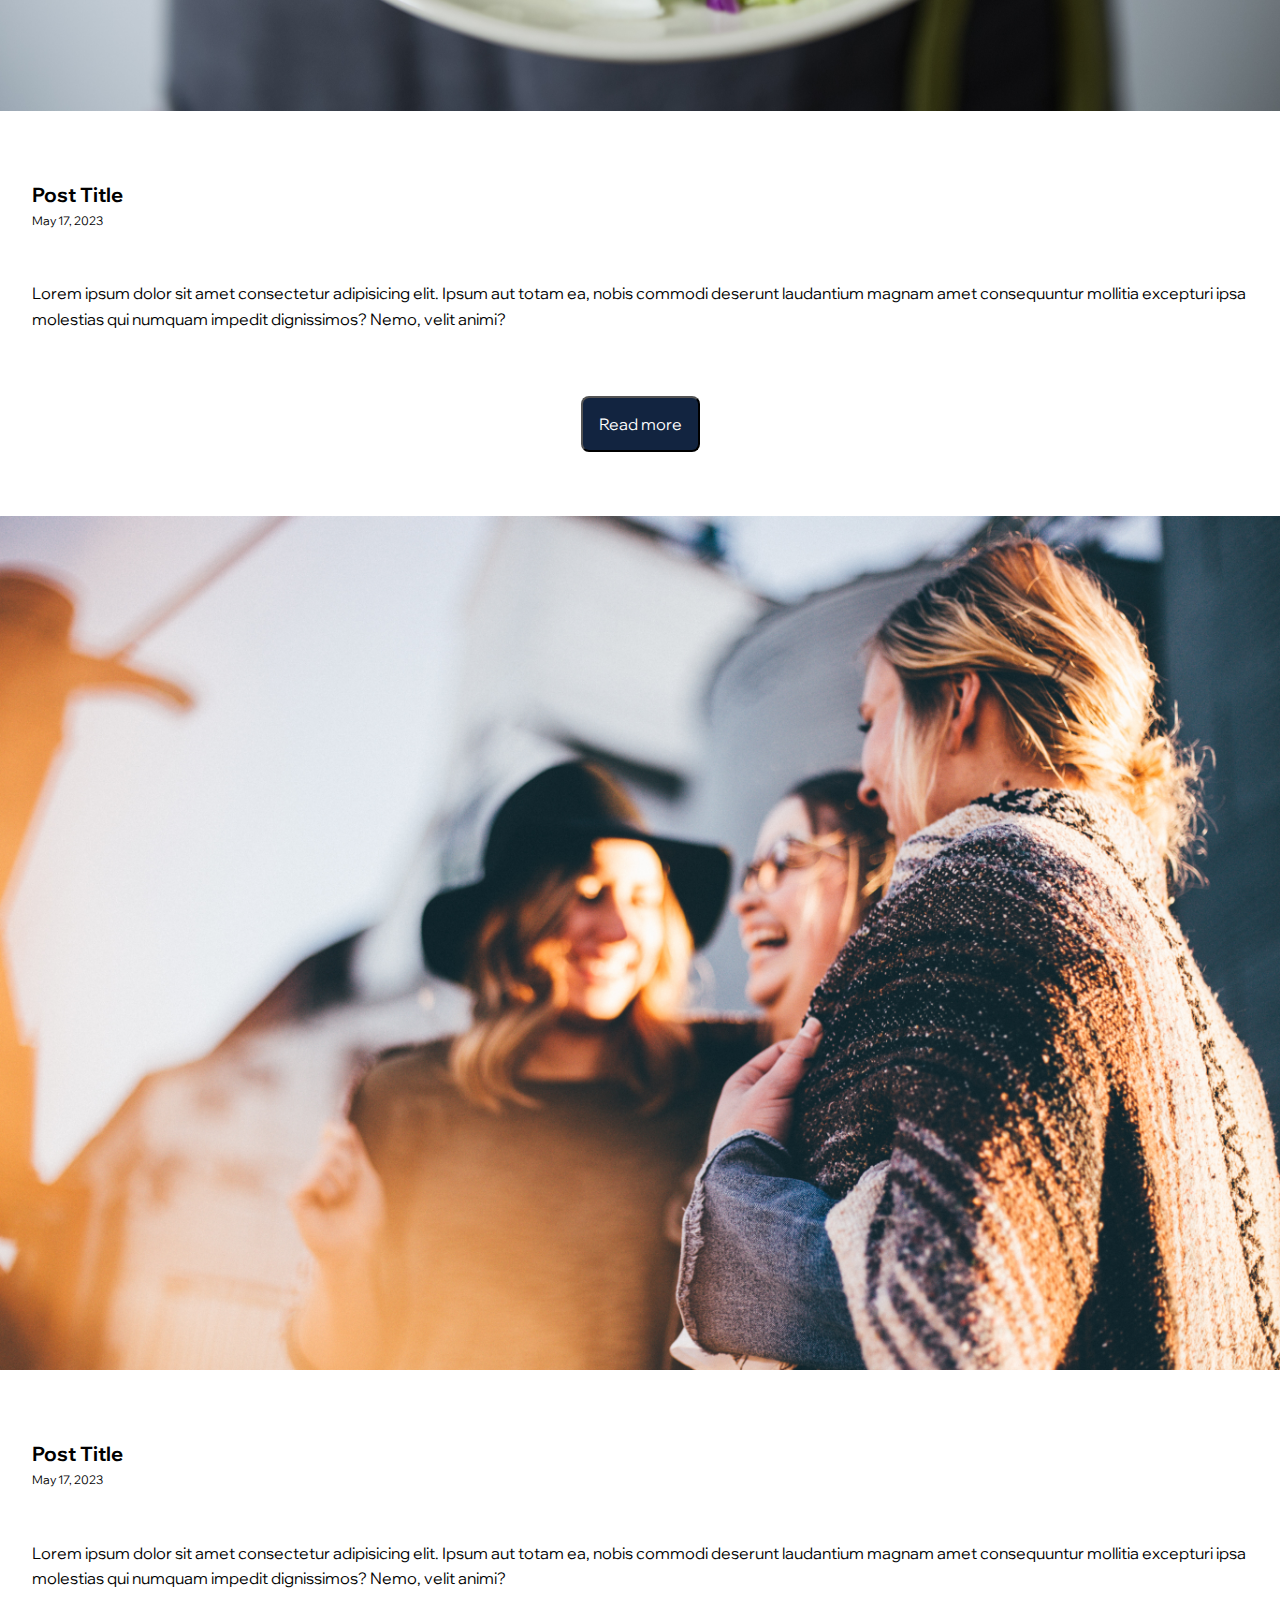
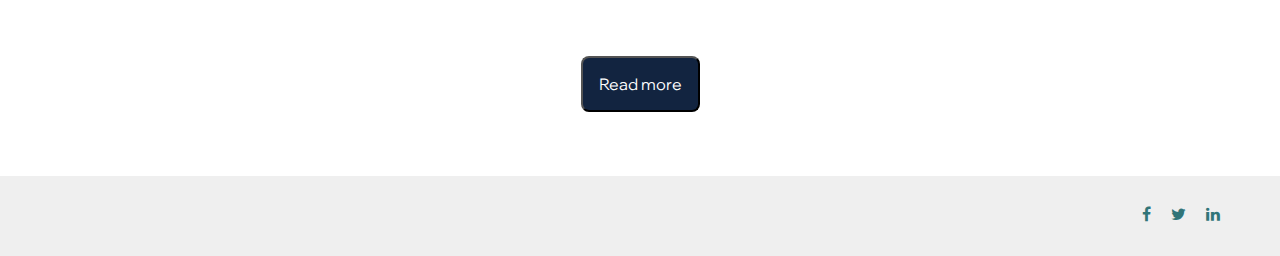
==== commit 977cc9e5: "docs: Update post cards" ====
--- a/index.html
+++ b/index.html
@@ -21,17 +21,18 @@
       <h1 class="hero__h1">My Blog</h1>
       <p class="hero__text">Health & Wellness</p>
     </div>
-    </div>
     <main class="home-main">
       <div class="post-card-container">
         <div class="post-card">
           <header class="post-card-header">
-            <h1 class="post-card-header__h1">Post Title</h1>
-            <span class="post-card-header__date">May 17, 2023</span>
             <figure class="post-card-header__figure">
               <img class="post-card-header__figure-img" src="images/home/exercise.jpg" alt="2 people running">
               <figcaption class="post-card-header__figure-caption">Two people running</figcaption>
             </figure>
+            <div class="post-card-header__details">
+              <h2 class="post-card-header__heading">Post Title</h2>
+              <span class="post-card-header__date">May 17, 2023</span>
+            </div>
           </header>
           <p class="post-card__text">
             Lorem ipsum dolor sit amet consectetur adipisicing elit. Ipsum aut totam ea, nobis commodi deserunt
@@ -44,12 +45,14 @@
         </div>
         <div class="post-card">
           <header class="post-card-header">
-            <h1 class="post-card-header__h1">Post Title</h1>
-            <span class="post-card-header__date">May 17, 2023</span>
             <figure class="post-card-header__figure">
               <img class="post-card-header__figure-img" src="images/home/rest.jpg" alt="a man sleeping in bed">
               <figcaption class="post-card-header__figure-caption">A man sleeping in bed</figcaption>
             </figure>
+            <div class="post-card-header__details">
+              <h2 class="post-card-header__heading">Post Title</h2>
+              <span class="post-card-header__date">May 17, 2023</span>
+            </div>
           </header>
           <p class="post-card__text">
             Lorem ipsum dolor sit amet consectetur adipisicing elit. Ipsum aut totam ea, nobis commodi deserunt
@@ -63,12 +66,14 @@
         </div>
         <div class="post-card">
           <header class="post-card-header">
-            <h1 class="post-card-header__h1">Post Title</h1>
-            <span class="post-card-header__date">May 17, 2023</span>
             <figure class="post-card-header__figure">
               <img class="post-card-header__figure-img" src="images/home/piano.jpg" alt="hands on a piano">
               <figcaption class="post-card-header__figure-caption">Hands on a piano</figcaption>
             </figure>
+            <div class="post-card-header__details">
+              <h2 class="post-card-header__heading">Post Title</h2>
+              <span class="post-card-header__date">May 17, 2023</span>
+            </div>
           </header>
           <p class="post-card__text">
             Lorem ipsum dolor sit amet consectetur adipisicing elit. Ipsum aut totam ea, nobis commodi deserunt
@@ -82,12 +87,14 @@
         </div>
         <div class="post-card">
           <header class="post-card-header">
-            <h1 class="post-card-header__h1">Post Title</h1>
-            <span class="post-card-header__date">May 17, 2023</span>
             <figure class="post-card-header__figure">
               <img class="post-card-header__figure-img" src="images/home/meditation.jpg" alt="woman in a meditative pose">
               <figcaption class="post-card-header__figure-caption">Woman in a meditative pose</figcaption>
             </figure>
+            <div class="post-card-header__details">
+              <h2 class="post-card-header__heading">Post Title</h2>
+              <span class="post-card-header__date">May 17, 2023</span>
+            </div>
           </header>
           <p class="post-card__text">
             Lorem ipsum dolor sit amet consectetur adipisicing elit. Ipsum aut totam ea, nobis commodi deserunt
@@ -101,13 +108,15 @@
         </div>
         <div class="post-card">
           <header class="post-card-header">
-            <h1 class="post-card-header__h1">Post Title</h1>
-            <span class="post-card-header__date">May 17, 2023</span>
             <figure class="post-card-header__figure">
               <img class="post-card-header__figure-img" src="images/home/salad.jpg"
                 alt="colorful salad with eggs and chopped vegetables">
               <figcaption class="post-card-header__figure-caption">Colorful salad with eggs and chopped vegetables</figcaption>
             </figure>
+            <div class="post-card-header__details">
+              <h2 class="post-card-header__heading">Post Title</h2>
+              <span class="post-card-header__date">May 17, 2023</span>
+            </div>
           </header>
           <p class="post-card__text">
             Lorem ipsum dolor sit amet consectetur adipisicing elit. Ipsum aut totam ea, nobis commodi deserunt
@@ -121,12 +130,14 @@
         </div>
         <div class="post-card">
           <header class="post-card-header">
-            <h1 class="post-card-header__h1">Post Title</h1>
-            <span class="post-card-header__date">May 17, 2023</span>
             <figure class="post-card-header__figure">
               <img class="post-card-header__figure-img" src="images/home/social.jpg" alt="three women talking">
               <figcaption class="post-card-header__figure-caption">Three women talking</figcaption>
             </figure>
+            <div class="post-card-header__details">
+              <h2 class="post-card-header__heading">Post Title</h2>
+              <span class="post-card-header__date">May 17, 2023</span>
+            </div>
           </header>
           <p class="post-card__text">
             Lorem ipsum dolor sit amet consectetur adipisicing elit. Ipsum aut totam ea, nobis commodi deserunt
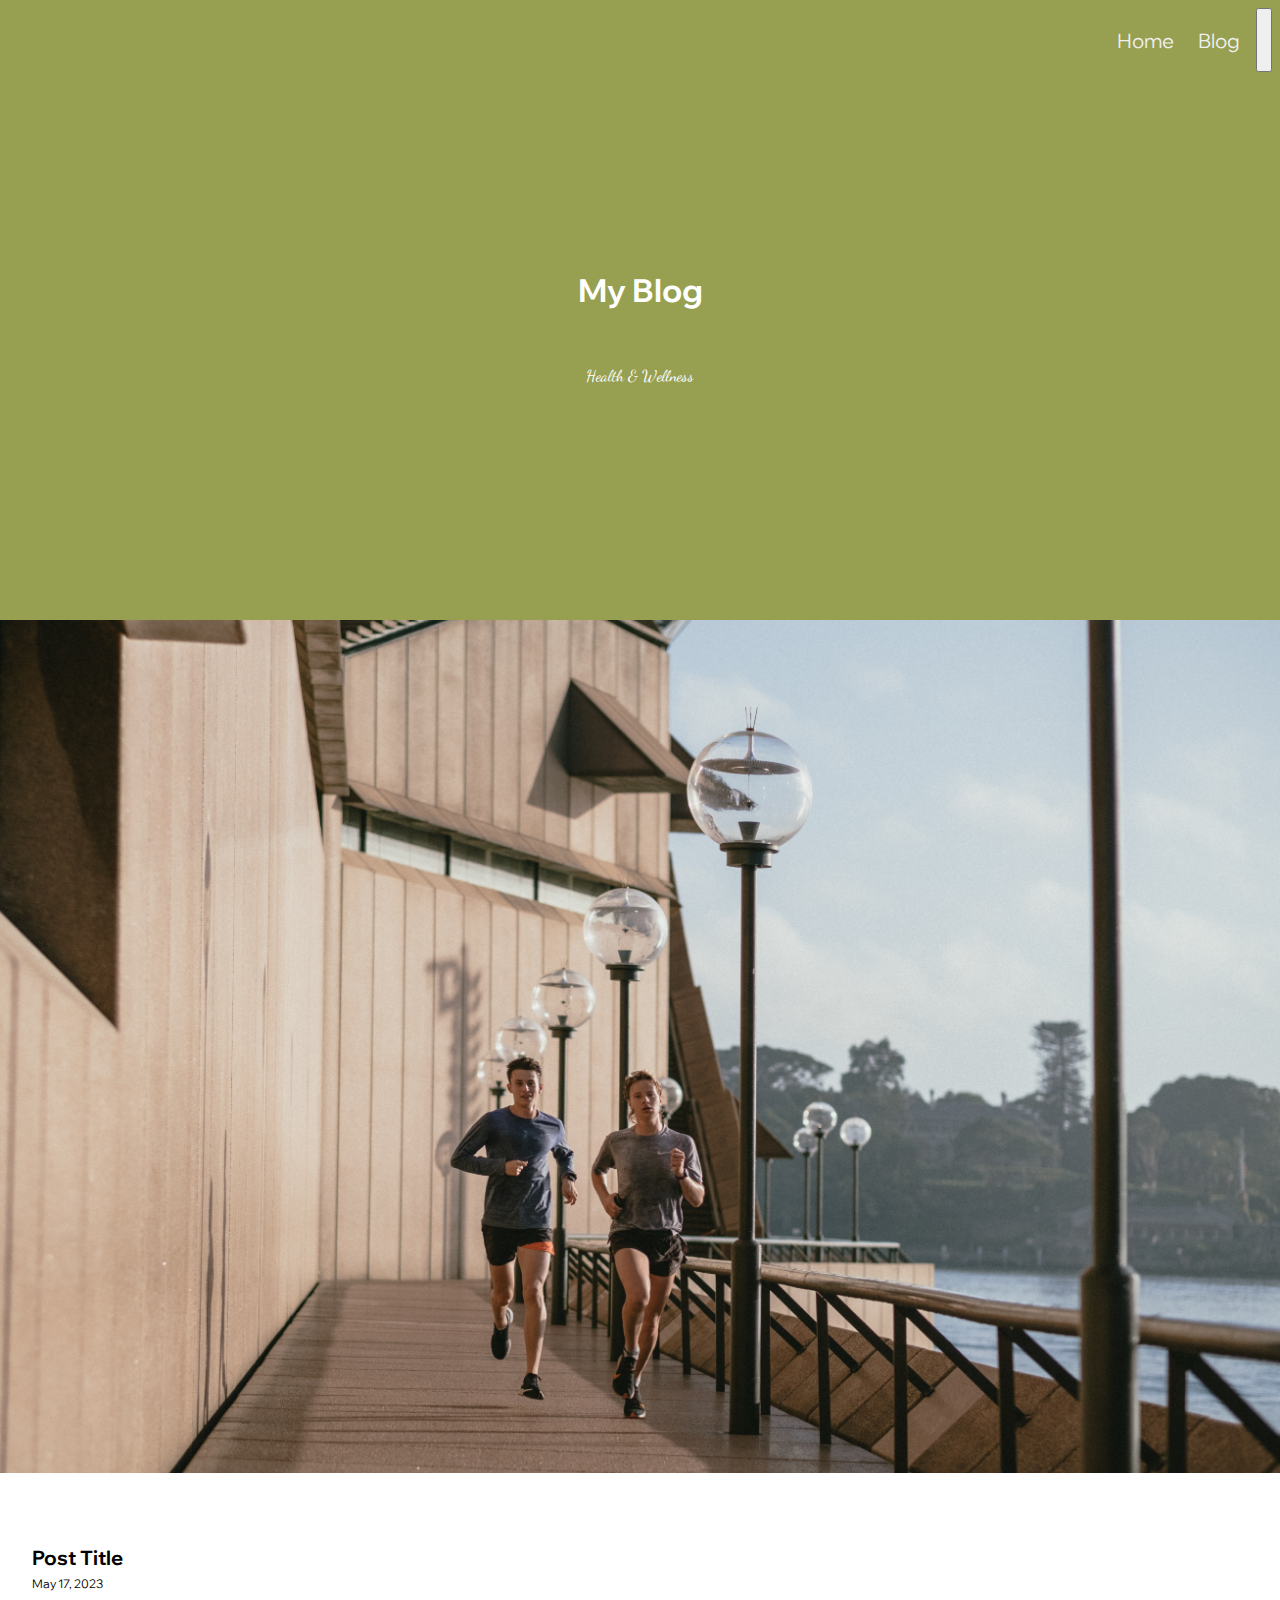
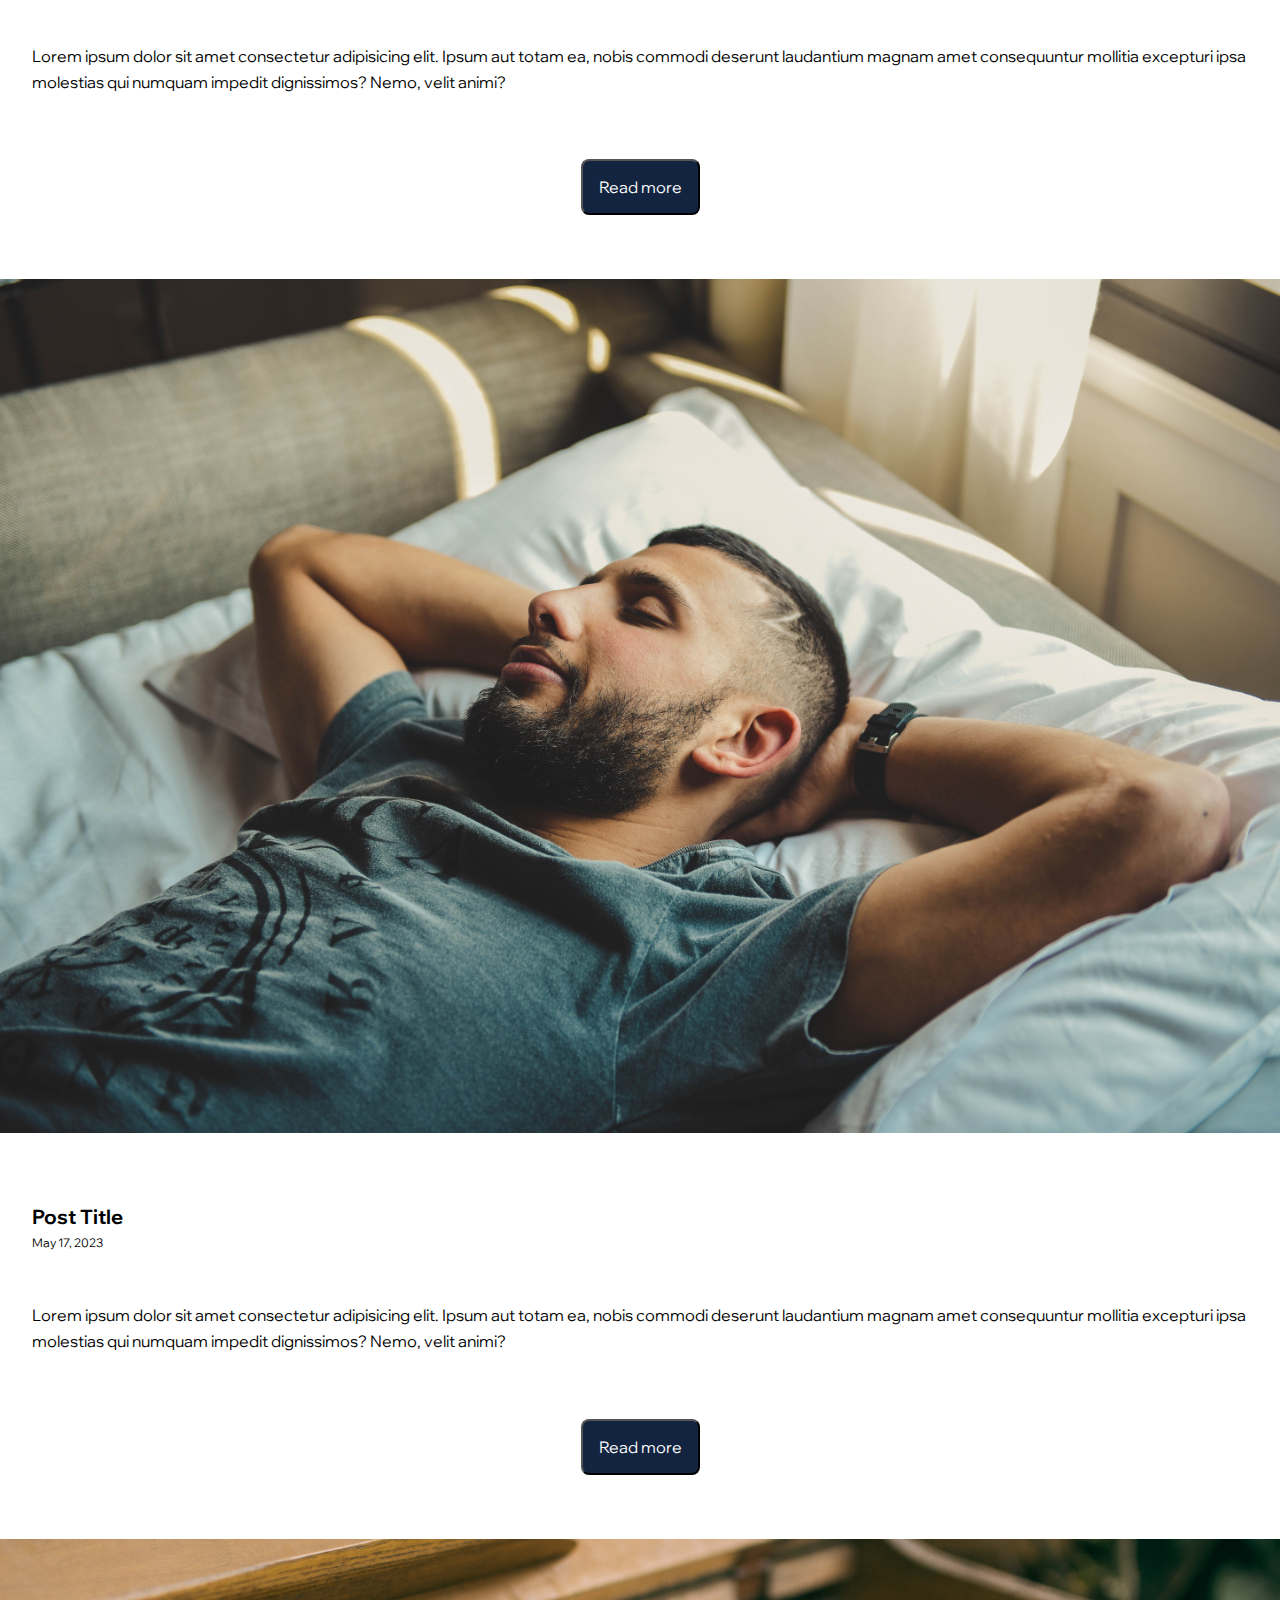
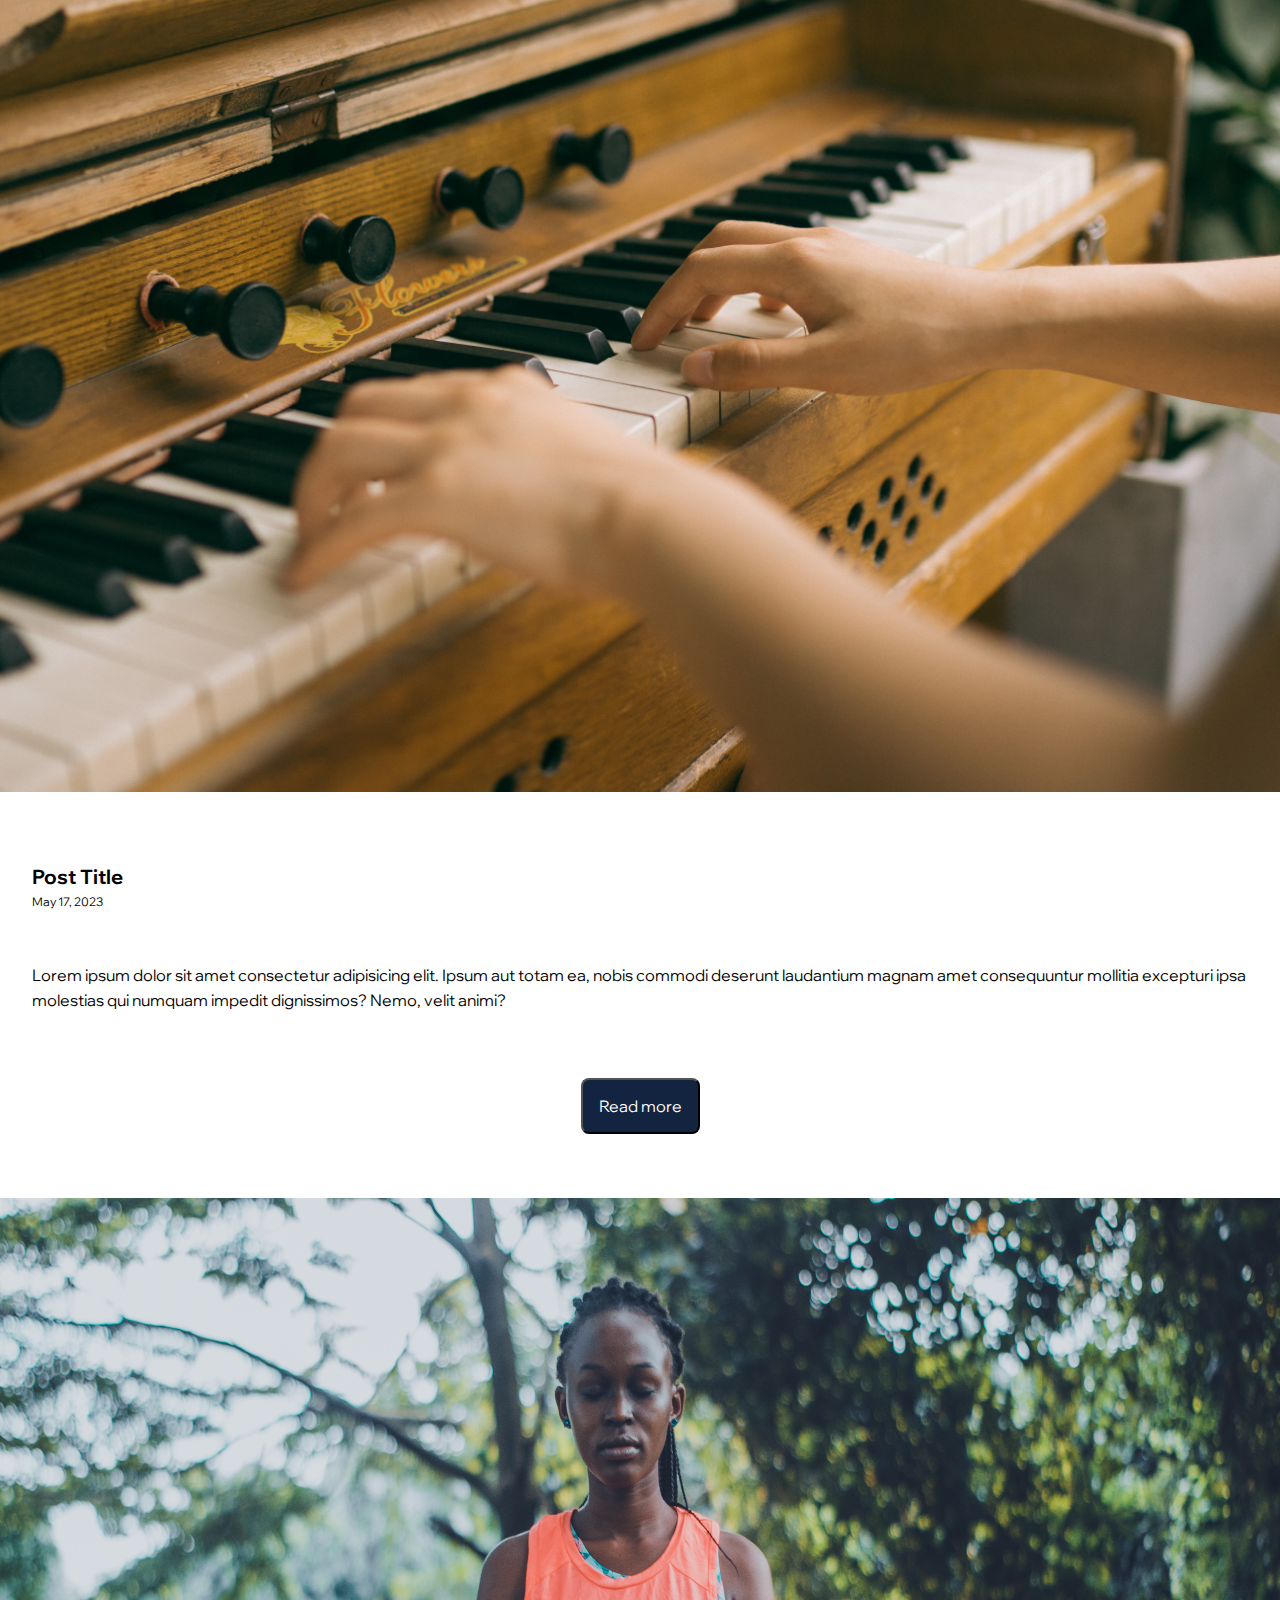
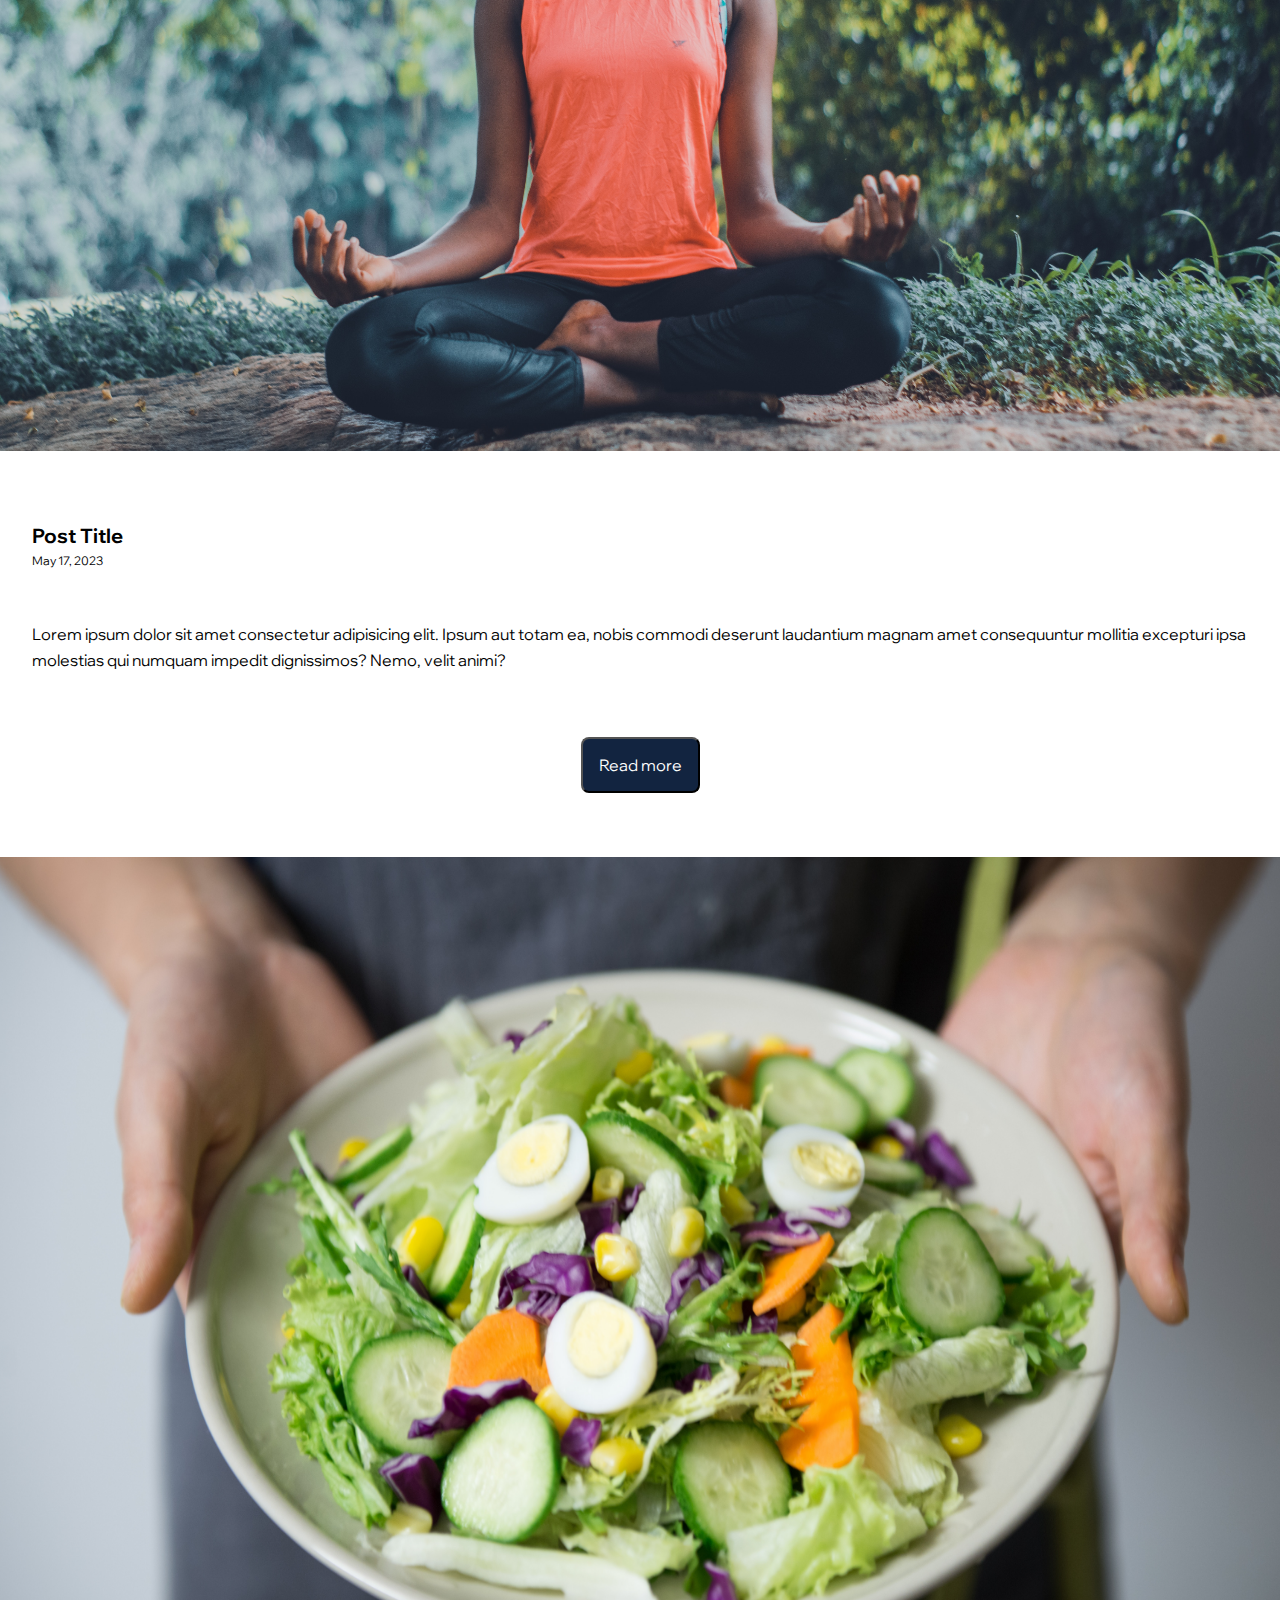
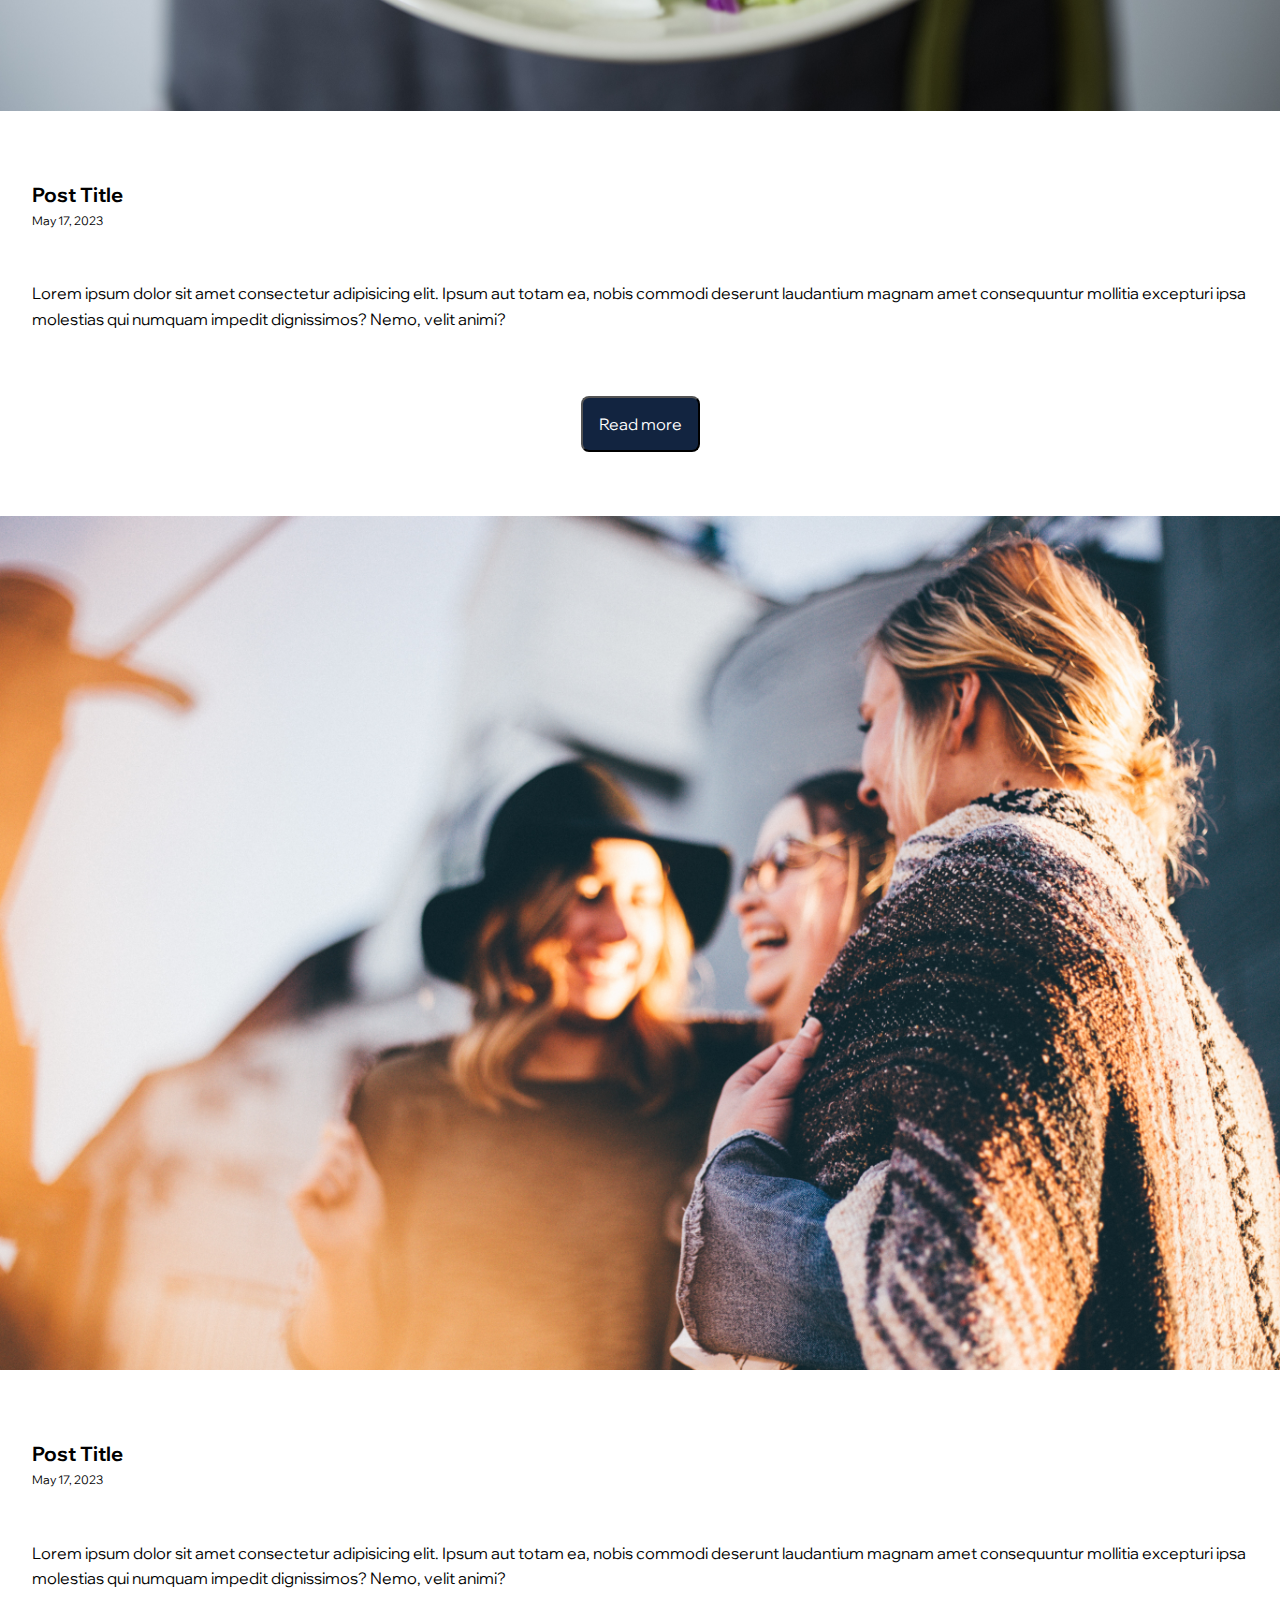
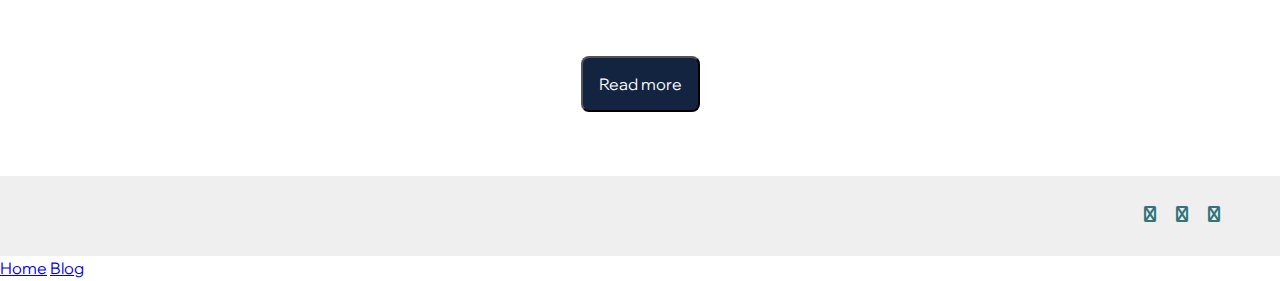
==== commit c7d931c3: "docs: Create mobile nav menu" ====
--- a/index.html
+++ b/index.html
@@ -11,11 +11,20 @@
 
 <body>
   <div class="home-layout">
-    <nav>
-      <ul class="nav-links">
-        <li><a href="index.html">Home</a></li>
-        <li><a href="blog-post.html">Blog</a></li>
+    <div class="container">
+      <nav class="nav">
+      <ul class="nav__menu">
+        <li class="nav__menu-li"><a class="nav__menu-link" href="index.html">Home</a></li>
+        <li class="nav__menu-li"><a class="nav__menu-link" href="blog-post.html">Blog</a></li>
       </ul>
+    </nav>
+    <button class="hamburger">
+      <div class="bar"></div>
+    </button>
+  </div>
+    <nav class="mobile-nav">
+      <a class="mobile-nav__link" href="index.html">Home</a>
+      <a class="mobile-nav__link" href="blog-post.html">Blog</a>
     </nav>
     <div class="hero">
       <h1 class="hero__h1">My Blog</h1>
@@ -88,7 +97,8 @@
         <div class="post-card">
           <header class="post-card-header">
             <figure class="post-card-header__figure">
-              <img class="post-card-header__figure-img" src="images/home/meditation.jpg" alt="woman in a meditative pose">
+              <img class="post-card-header__figure-img" src="images/home/meditation.jpg"
+                alt="woman in a meditative pose">
               <figcaption class="post-card-header__figure-caption">Woman in a meditative pose</figcaption>
             </figure>
             <div class="post-card-header__details">
@@ -111,7 +121,8 @@
             <figure class="post-card-header__figure">
               <img class="post-card-header__figure-img" src="images/home/salad.jpg"
                 alt="colorful salad with eggs and chopped vegetables">
-              <figcaption class="post-card-header__figure-caption">Colorful salad with eggs and chopped vegetables</figcaption>
+              <figcaption class="post-card-header__figure-caption">Colorful salad with eggs and chopped vegetables
+              </figcaption>
             </figure>
             <div class="post-card-header__details">
               <h2 class="post-card-header__heading">Post Title</h2>
@@ -162,6 +173,7 @@
       </ul>
     </footer>
   </div>
+  <script src="./js/blog.js"></script>
 </body>
 
 </html>--- a/css/main.css
+++ b/css/main.css
@@ -5,4 +5,5 @@
 @import url(https://cdnjs.cloudflare.com/ajax/libs/font-awesome/4.7.0/css/font-awesome.min.css);
 @import url(https://fonts.googleapis.com/css2?family=Noto+Sans&family=Work+Sans&display=swap);
 @import url(https://fonts.googleapis.com/css2?family=Wix+Madefor+Display&display=swap);
-@import url(https://fonts.googleapis.com/css2?family=Dancing+Script&display=swap);+@import url(https://fonts.googleapis.com/css2?family=Dancing+Script&display=swap);
+@import url(https://cdnjs.cloudflare.com/ajax/libs/font-awesome/6.4.2/css/all.min.css);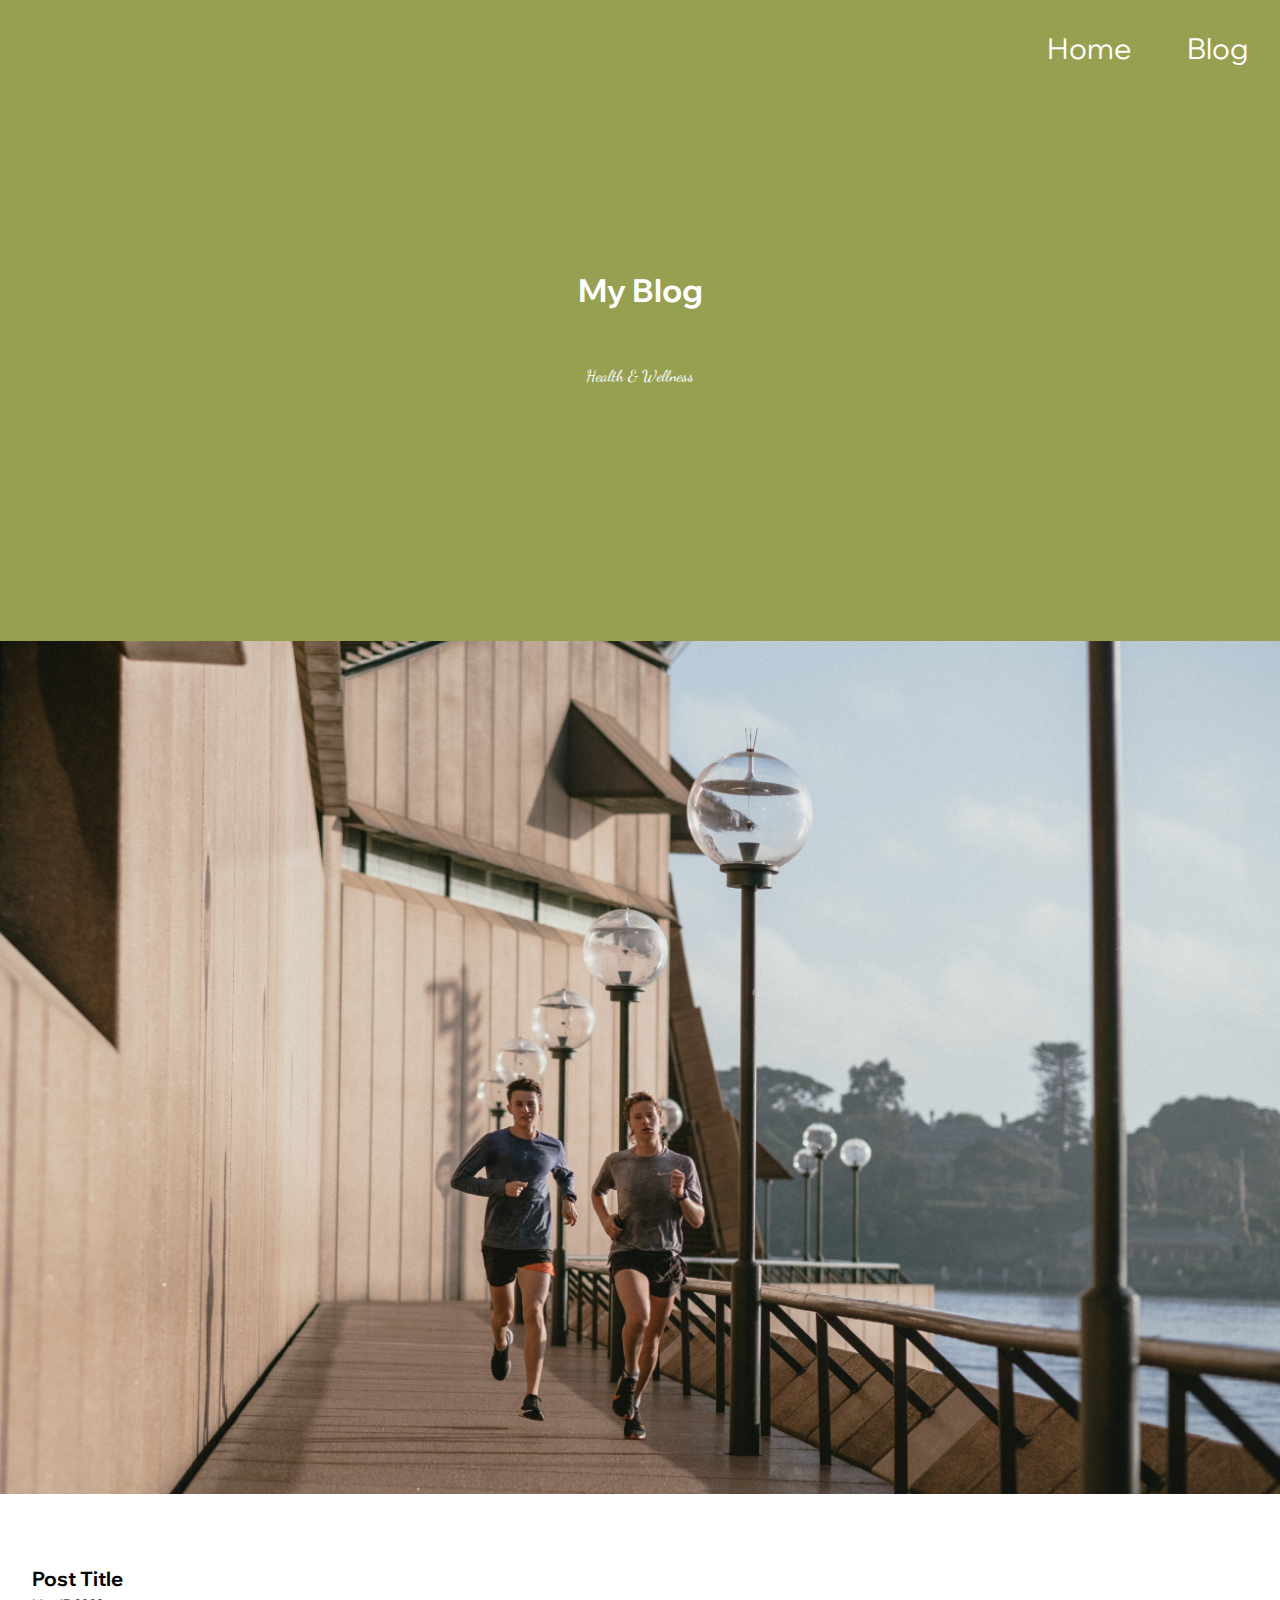
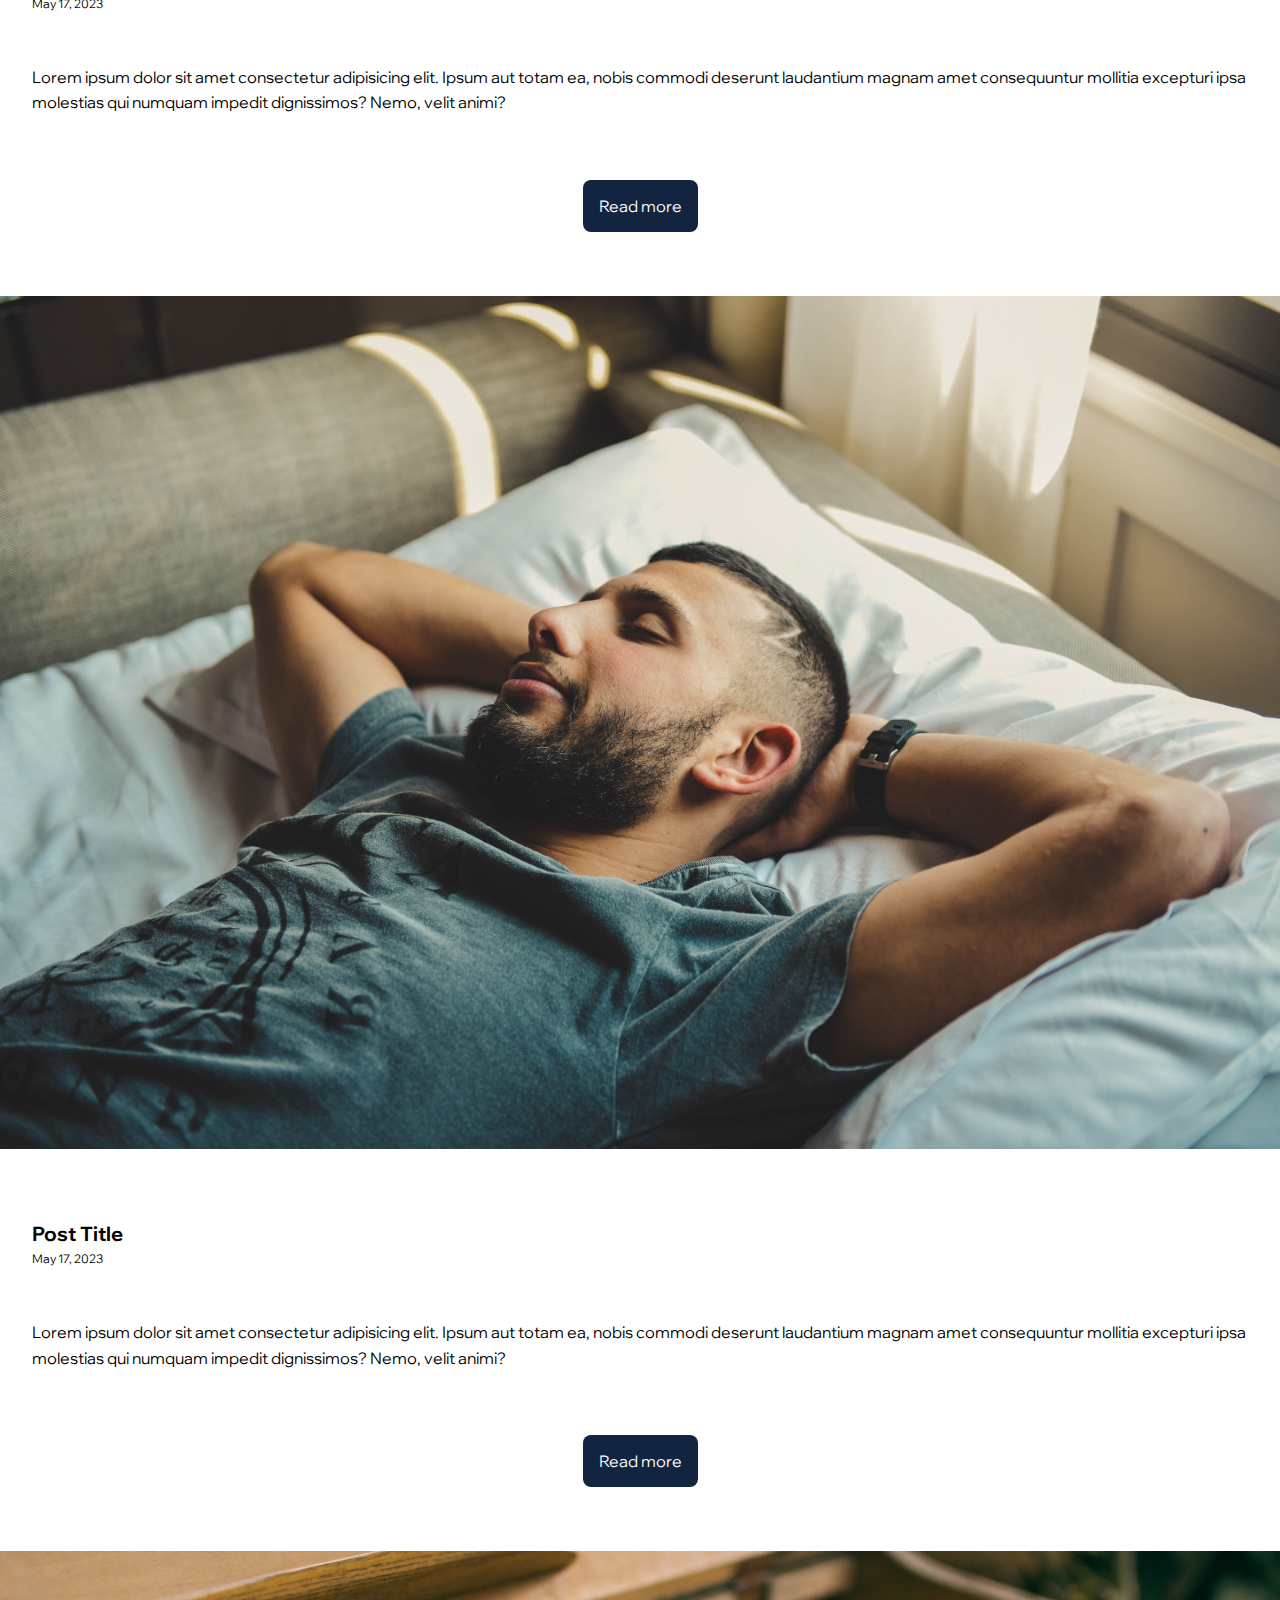
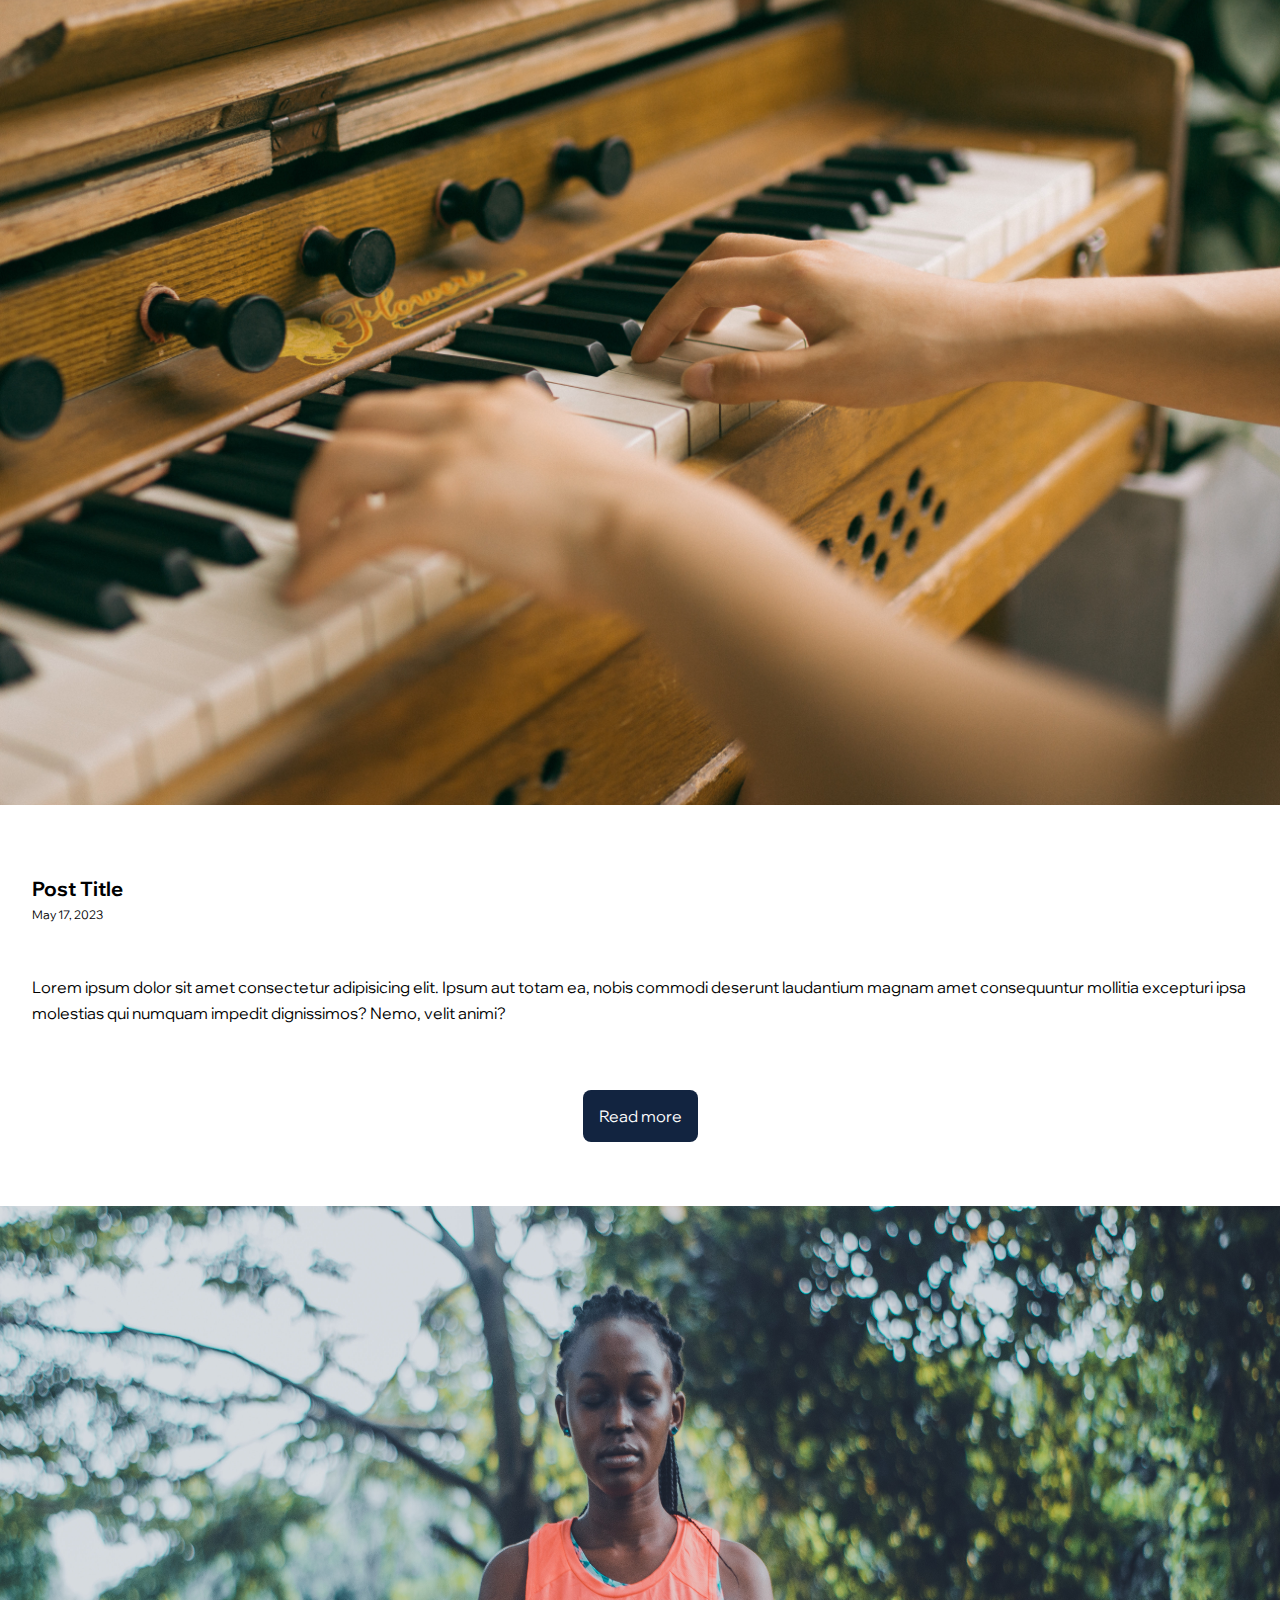
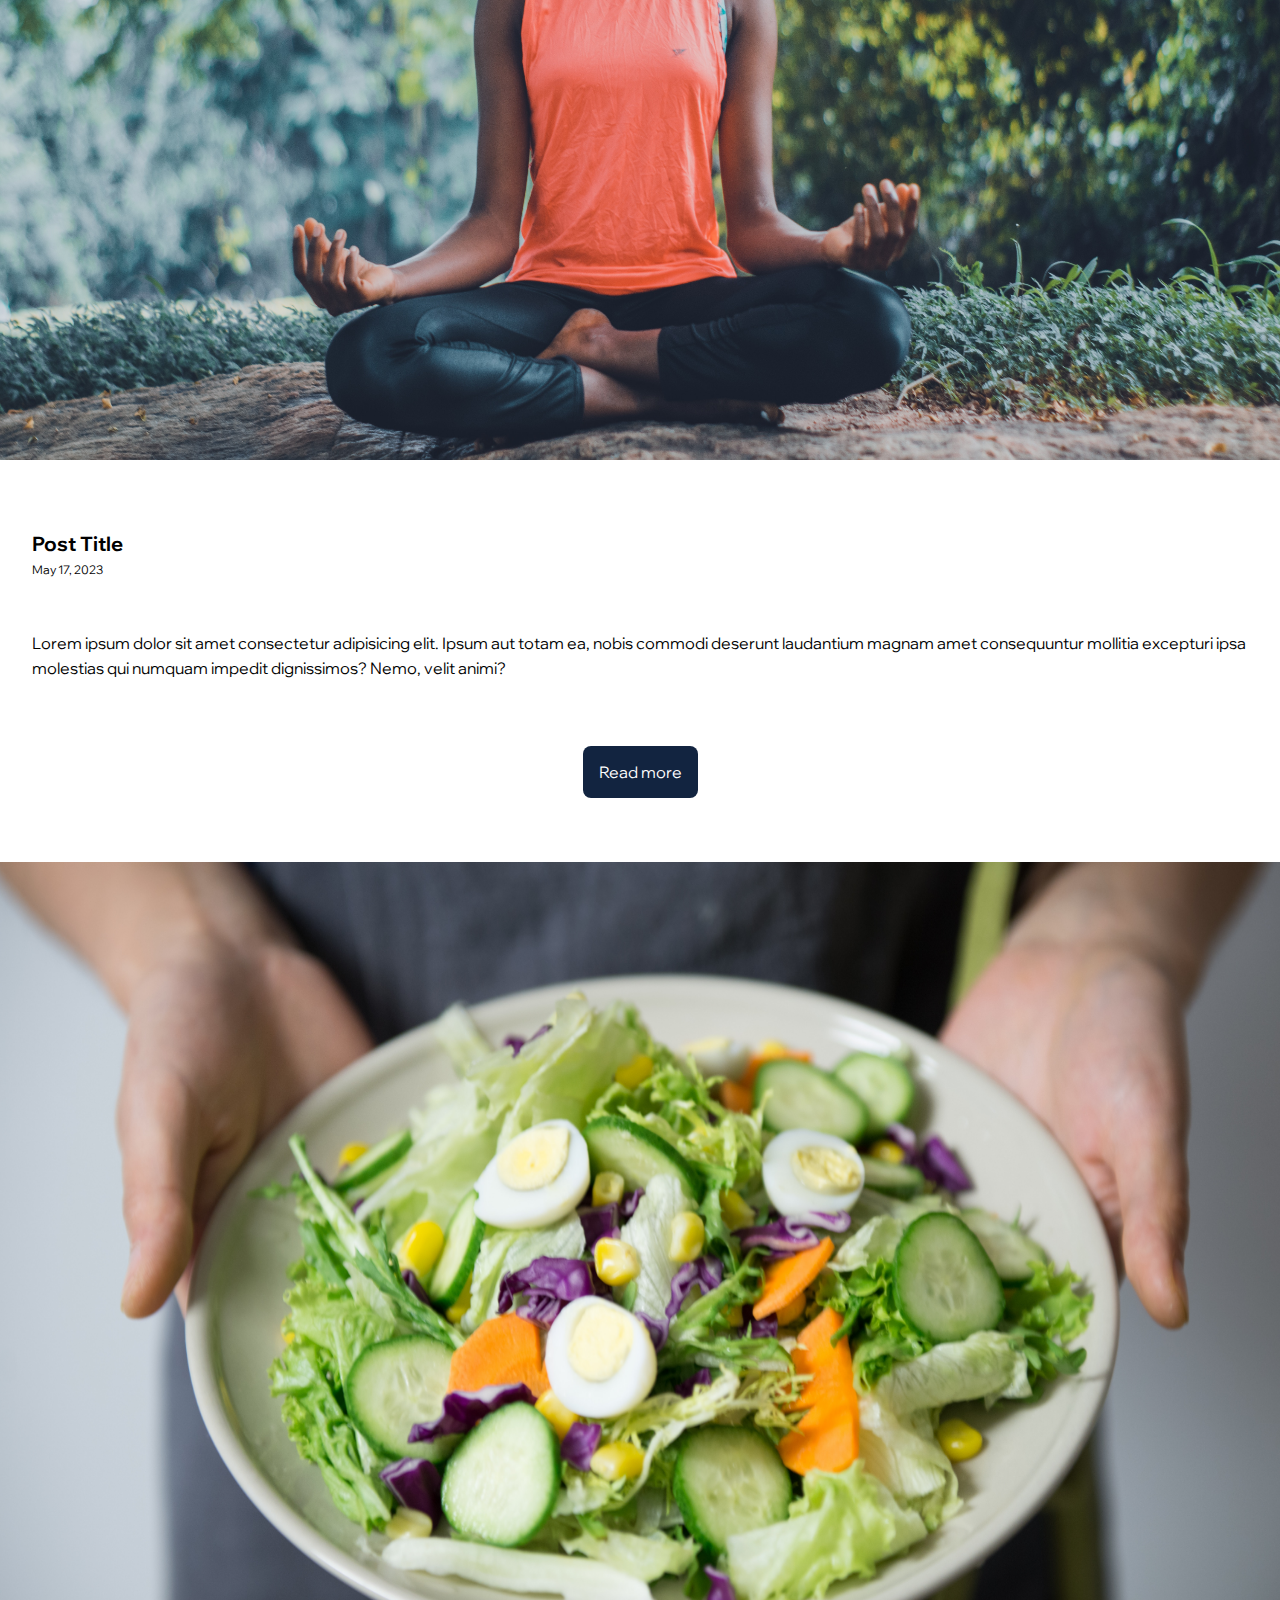
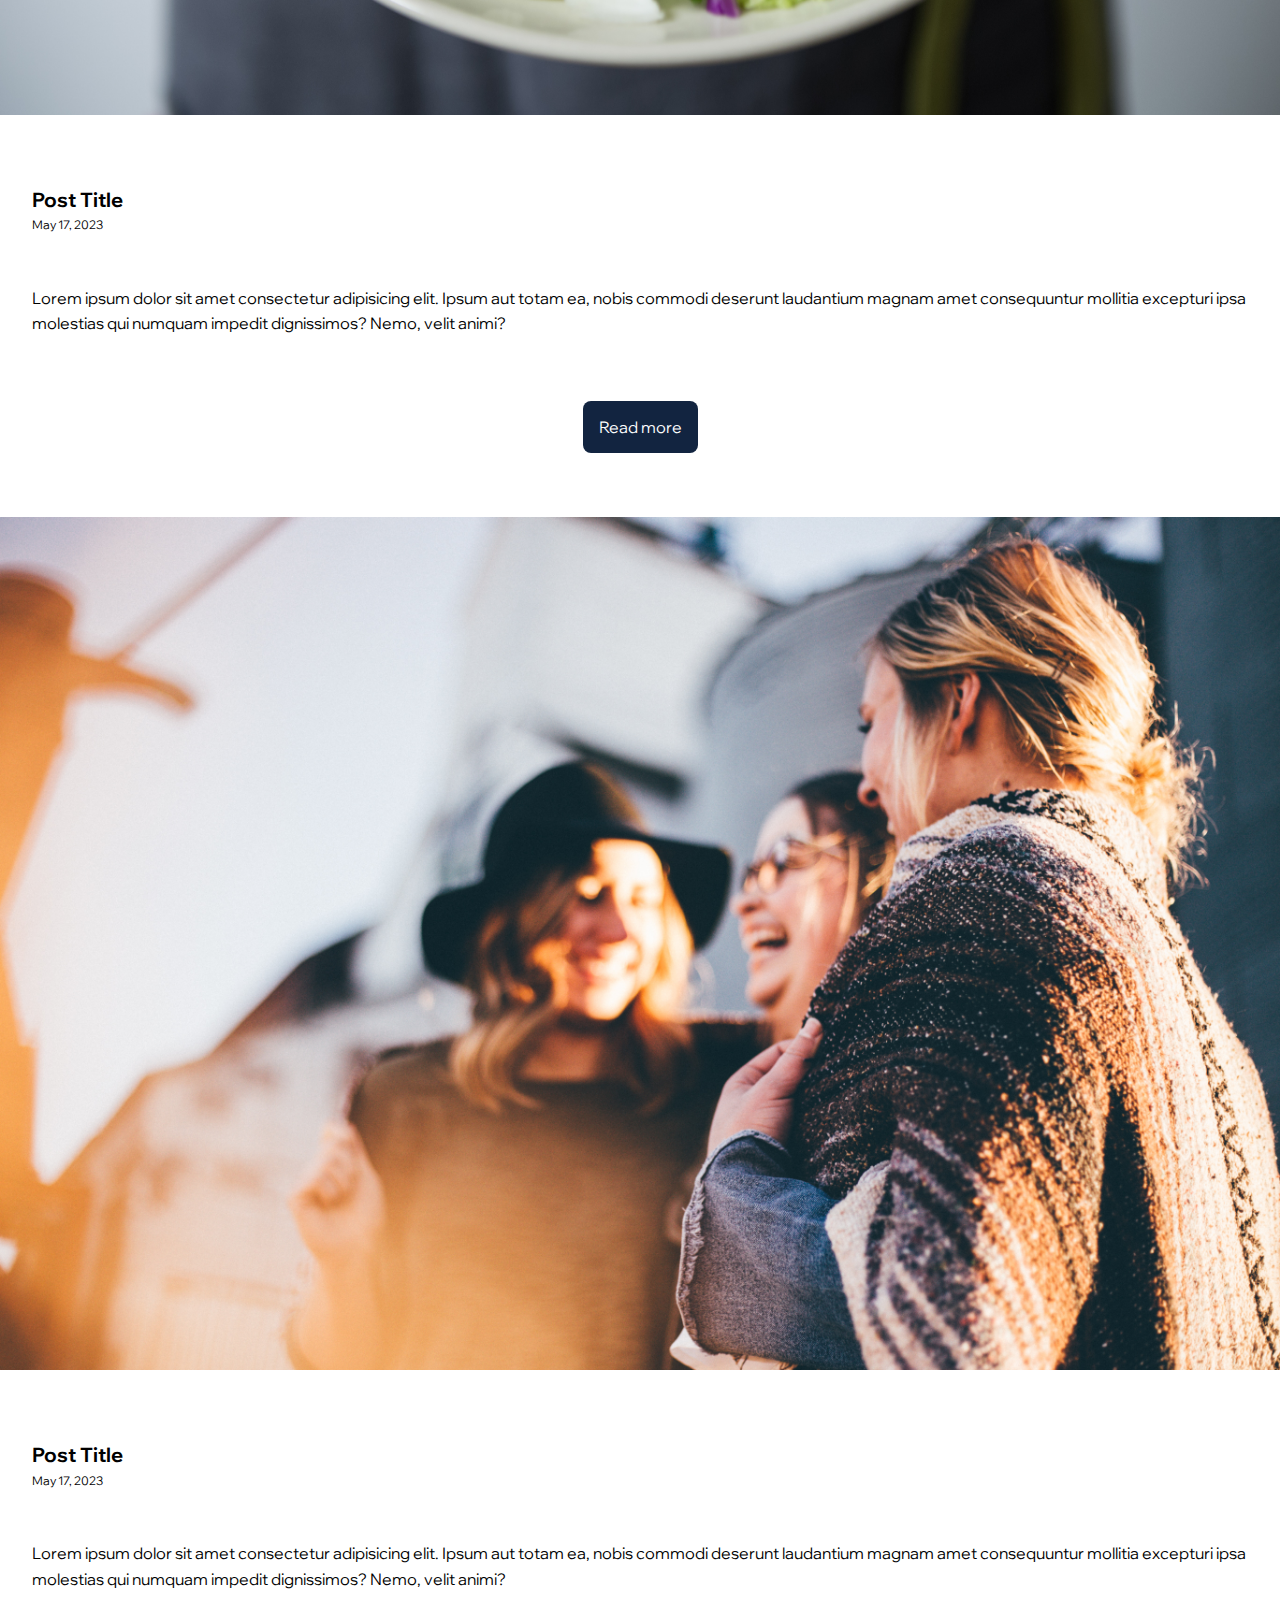
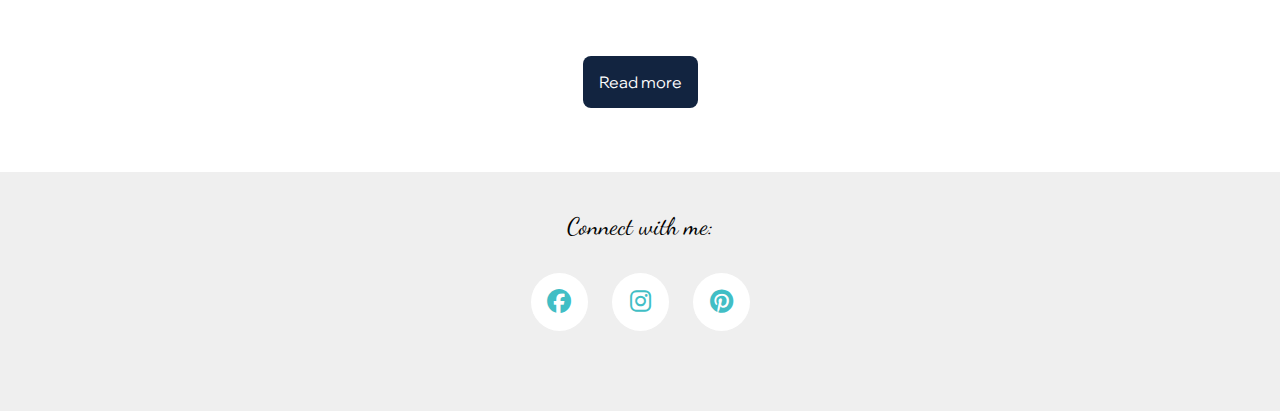
==== commit c23c7933: "docs: Join footers into 1" ====
--- a/index.html
+++ b/index.html
@@ -162,15 +162,21 @@
         </div>
       </div>
     </main>
-    <footer class="home-footer">
-      <ul class="home-footer-socials">
-        <li class="home-footer-socials__li"><a class="home-footer-socials__link" href="#"><i
-              class="fa fa-facebook"></i></a></li>
-        <li class="home-footer-socials__li"><a class="home-footer-socials__link" href="#"><i
-              class="fa fa-twitter"></i></a></li>
-        <li class="home-footer-socials__li"><a class="home-footer-socials__link" href="#"><i
-              class="fa fa-linkedin"></i></a></li>
+    
+    <footer class="footer">
+
+      <p class="footer__text">Connect with me:</p>
+
+      <ul class="footer__socials-menu">
+        <li class="footer__socials-li"><a class="footer__socials-link" href="#"><i
+              class="fa-brands fa-facebook"></i></a></li>
+        <li class="footer__socials-li"><a class="footer__socials-link" href="#"><i
+              class="fa-brands fa-instagram"></i></a></li>
+        <li class="footer__socials-li"><a class="footer__socials-link" href="#"><i
+              class="fa-brands fa-pinterest"></i></a></li>
+
       </ul>
+
     </footer>
   </div>
   <script src="./js/blog.js"></script>
--- a/css/main.css
+++ b/css/main.css
@@ -2,6 +2,7 @@
 @import "nav.css";
 @import "home.css";
 @import "post.css";
+@import "footer.css";
 @import url(https://cdnjs.cloudflare.com/ajax/libs/font-awesome/4.7.0/css/font-awesome.min.css);
 @import url(https://fonts.googleapis.com/css2?family=Noto+Sans&family=Work+Sans&display=swap);
 @import url(https://fonts.googleapis.com/css2?family=Wix+Madefor+Display&display=swap);
